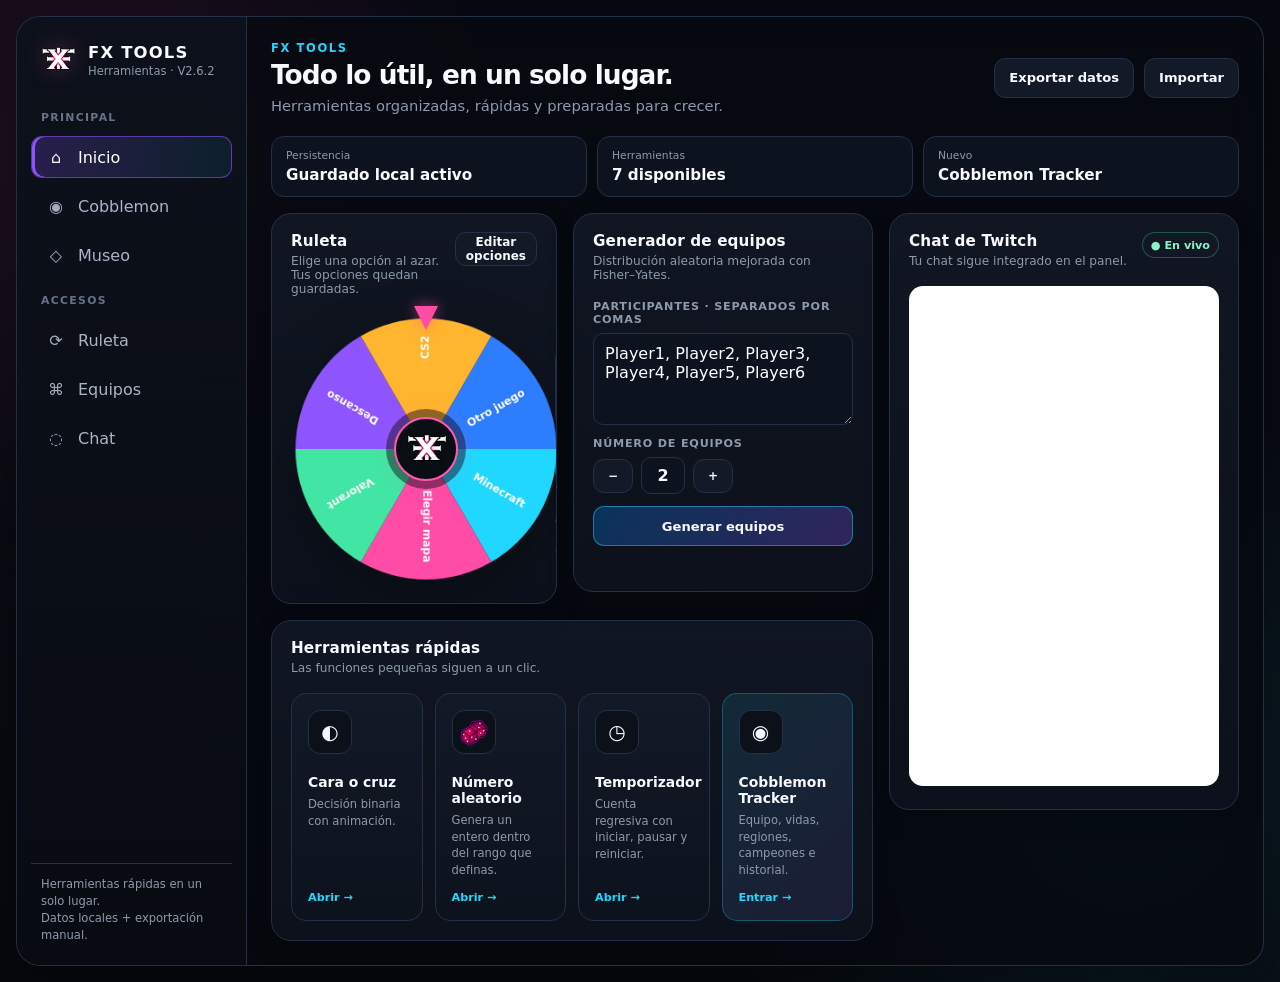
==== index.html @ 650b710a "Add files via upload" ====
<!doctype html>
<html lang="es">
<head>
  <meta charset="utf-8" />
  <meta name="viewport" content="width=device-width,initial-scale=1" />
  <meta name="theme-color" content="#070910" />
  <title>FX Tools V2</title>
  <link rel="icon" href="favicon.png" />
  <link rel="stylesheet" href="css/global.css" />
  <link rel="stylesheet" href="css/home.css" />
</head>
<body>
<div class="app-shell">
  <aside class="sidebar-nav">
    <div class="brand"><img src="favicon.png" alt="FX" onerror="this.style.display='none'"><div class="brand-copy"><strong>FX TOOLS</strong><span>Herramientas · V2.6.2</span></div></div>
    <div class="nav-group"><div class="nav-label">Principal</div><a class="nav-link active" href="./"><span class="nav-icon">⌂</span>Inicio</a><a class="nav-link" href="cobblemon/"><span class="nav-icon">◉</span>Cobblemon</a><a class="nav-link" href="museo/"><span class="nav-icon">◇</span>Museo</a></div>
    <div class="nav-group"><div class="nav-label">Accesos</div><a class="nav-link" href="#ruleta"><span class="nav-icon">⟳</span>Ruleta</a><a class="nav-link" href="#equipos"><span class="nav-icon">⌘</span>Equipos</a><a class="nav-link" href="#chat"><span class="nav-icon">◌</span>Chat</a></div>
    <div class="sidebar-bottom">Herramientas rápidas en un solo lugar.<br>Datos locales + exportación manual.</div>
  </aside>

  <main class="main">
    <div class="topbar"><div><div class="eyebrow">FX Tools</div><h1>Todo lo útil, en un solo lugar.</h1><div class="subtitle">Herramientas organizadas, rápidas y preparadas para crecer.</div></div><div class="top-actions"><button class="btn" id="export-data">Exportar datos</button><label class="btn" for="import-data" style="display:grid;place-items:center">Importar</label><input id="import-data" type="file" accept="application/json" hidden></div></div>

    <div class="stat-strip"><div class="mini-stat"><span>Persistencia</span><strong>Guardado local activo</strong></div><div class="mini-stat"><span>Herramientas</span><strong>7 disponibles</strong></div><div class="mini-stat"><span>Nuevo</span><strong>Cobblemon Tracker</strong></div></div>

    <section class="home-grid">
      <div>
        <div class="hero-tools">
          <article class="panel roulette-panel" id="ruleta">
            <div class="panel-head"><div><div class="panel-title">Ruleta</div><div class="panel-desc">Elige una opción al azar. Tus opciones quedan guardadas.</div></div><button class="btn small" id="edit-roulette">Editar opciones</button></div>
            <div class="panel-body"><div class="wheel-wrap"><div class="wheel-pointer"></div><canvas id="wheel" width="300" height="300"></canvas><div class="wheel-center"><img src="favicon.png" alt="FX" onerror="this.style.display='none'"></div></div><div class="roulette-side"><div class="result-card"><span>Último resultado</span><strong id="roulette-result">---</strong></div><button class="btn primary" id="spin-btn">Girar ruleta</button><div class="panel-desc">Hasta 24 opciones. El giro se bloquea mientras está en animación.</div></div></div>
          </article>

          <article class="panel" id="equipos">
            <div class="panel-head"><div><div class="panel-title">Generador de equipos</div><div class="panel-desc">Distribución aleatoria mejorada con Fisher–Yates.</div></div></div>
            <div class="panel-body team-controls"><div class="field"><label>Participantes · separados por comas</label><textarea class="textarea" id="players-input"></textarea></div><div class="field"><label>Número de equipos</label><div class="team-count"><button class="btn icon small" id="teams-minus">−</button><output id="teams-count">2</output><button class="btn icon small" id="teams-plus">+</button></div></div><button class="btn primary" id="generate-teams">Generar equipos</button><div id="teams-output" class="teams-output"></div></div>
          </article>
        </div>

        <article class="panel tools-section"><div class="panel-head"><div><div class="panel-title">Herramientas rápidas</div><div class="panel-desc">Las funciones pequeñas siguen a un clic.</div></div></div><div class="panel-body"><div class="tool-grid">
          <div class="tool-card" data-modal="modal-coin"><div class="tool-icon">◐</div><strong>Cara o cruz</strong><p>Decisión binaria con animación.</p><div class="tool-go">Abrir →</div></div>
          <div class="tool-card" data-modal="modal-random"><div class="tool-icon"><img src="DADOS.png" alt="Dados" onerror="this.outerHTML='🎲'"></div><strong>Número aleatorio</strong><p>Genera un entero dentro del rango que definas.</p><div class="tool-go">Abrir →</div></div>
          <div class="tool-card" data-modal="modal-timer"><div class="tool-icon">◷</div><strong>Temporizador</strong><p>Cuenta regresiva con iniciar, pausar y reiniciar.</p><div class="tool-go">Abrir →</div></div>
          <a class="tool-card featured" href="cobblemon/" style="text-decoration:none"><div class="tool-icon">◉</div><strong>Cobblemon Tracker</strong><p>Equipo, vidas, regiones, campeones e historial.</p><div class="tool-go">Entrar →</div></a>
        </div></div></article>
      </div>

      <article class="panel" id="chat"><div class="panel-head"><div><div class="panel-title">Chat de Twitch</div><div class="panel-desc">Tu chat sigue integrado en el panel.</div></div><span class="badge live">● En vivo</span></div><div class="panel-body"><iframe id="twitch-chat" class="chat-frame" src="about:blank" title="Chat de Twitch"></iframe></div></article>
    </section>
  </main>
</div>

<div class="modal-backdrop" id="modal-roulette"><div class="modal-card"><div class="modal-head"><div><div class="panel-title">Opciones de ruleta</div><div class="panel-desc">Separadas por comas.</div></div><button class="btn icon small" data-close>×</button></div><div class="modal-body"><textarea class="textarea" id="roulette-options"></textarea></div><div class="modal-actions"><button class="btn" data-close>Cancelar</button><button class="btn primary" id="save-roulette">Guardar</button></div></div></div>
<div class="modal-backdrop" id="modal-coin"><div class="modal-card"><div class="modal-head"><div class="panel-title">Cara o cruz</div><button class="btn icon small" data-close>×</button></div><div class="modal-body"><div class="coin" id="coin">?</div><button class="btn primary" style="width:100%" id="coin-flip">Lanzar moneda</button></div></div></div>
<div class="modal-backdrop" id="modal-random"><div class="modal-card"><div class="modal-head"><div class="panel-title">Número aleatorio</div><button class="btn icon small" data-close>×</button></div><div class="modal-body"><div style="display:grid;grid-template-columns:1fr 1fr;gap:10px"><div class="field"><label>Mínimo</label><input class="input" id="random-min" type="number" value="1"></div><div class="field"><label>Máximo</label><input class="input" id="random-max" type="number" value="100"></div></div><div class="random-result" id="random-result">?</div><button class="btn primary" style="width:100%" id="random-generate">Generar</button></div></div></div>
<div class="modal-backdrop" id="modal-timer"><div class="modal-card"><div class="modal-head"><div class="panel-title">Temporizador</div><button class="btn icon small" data-close>×</button></div><div class="modal-body"><div class="timer-display" id="timer-display">05:00</div><div class="field"><label>Minutos</label><div style="display:flex;gap:8px"><input class="input" id="timer-minutes" type="number" min="1" value="5"><button class="btn" id="timer-set">Aplicar</button></div></div><div style="display:flex;gap:8px;margin-top:12px"><button class="btn primary" id="timer-start" style="flex:1">Iniciar</button><button class="btn" id="timer-reset" style="flex:1">Reiniciar</button></div></div></div></div>
<div class="toast-wrap"></div>
<script src="js/storage.js"></script><script src="js/roulette.js"></script><script src="js/teams.js"></script><script src="js/timer.js"></script><script src="js/home.js"></script>
</body></html>
---- css/global.css ----
:root {
  --bg: #070910;
  --bg-soft: #0b0f18;
  --panel: rgba(15, 20, 31, .92);
  --panel-2: #131a27;
  --panel-3: #182131;
  --border: #243047;
  --border-strong: #344764;
  --text: #f7f9fc;
  --muted: #8d9aab;
  --muted-2: #667387;
  --cyan: #20d8ff;
  --cyan-2: #008cff;
  --pink: #ff4ca6;
  --pink-2: #c90067;
  --purple: #8e55ff;
  --green: #42e6a4;
  --yellow: #ffc857;
  --danger: #ff5d6c;
  --shadow: 0 18px 48px rgba(0, 0, 0, .28);
  --radius-lg: 20px;
  --radius-md: 14px;
  --radius-sm: 10px;
}

* { box-sizing: border-box; }
html { color-scheme: dark; }
body {
  margin: 0;
  min-height: 100vh;
  color: var(--text);
  font-family: Inter, ui-sans-serif, system-ui, -apple-system, BlinkMacSystemFont, "Segoe UI", sans-serif;
  background:
    radial-gradient(circle at 8% 15%, rgba(255, 76, 166, .10), transparent 28%),
    radial-gradient(circle at 88% 82%, rgba(32, 216, 255, .09), transparent 30%),
    linear-gradient(180deg, #070910, #080b12 60%, #06080d);
}
button, input, textarea, select { font: inherit; }
button { color: inherit; }
a { color: inherit; }

.app-shell {
  width: min(1540px, calc(100% - 32px));
  margin: 16px auto;
  display: grid;
  grid-template-columns: 230px minmax(0, 1fr);
  min-height: calc(100vh - 32px);
  border: 1px solid rgba(52, 71, 100, .65);
  border-radius: 24px;
  overflow: hidden;
  background: rgba(7, 10, 16, .78);
  box-shadow: var(--shadow);
  backdrop-filter: blur(20px);
}

.sidebar-nav {
  padding: 20px 14px;
  border-right: 1px solid var(--border);
  background: linear-gradient(180deg, rgba(13, 17, 27, .98), rgba(8, 11, 18, .98));
  display: flex;
  flex-direction: column;
  gap: 18px;
}
.brand {
  display: flex;
  gap: 11px;
  align-items: center;
  padding: 4px 8px 14px;
}
.brand img { width: 38px; height: 38px; object-fit: contain; filter: drop-shadow(0 0 10px rgba(255,76,166,.25)); }
.brand-copy strong { display: block; letter-spacing: .07em; font-size: 1.03rem; }
.brand-copy span { display: block; color: var(--muted); font-size: .72rem; margin-top: 2px; }

.nav-group { display: grid; gap: 7px; }
.nav-label { padding: 0 10px 5px; color: var(--muted-2); font-size: .68rem; text-transform: uppercase; letter-spacing: .12em; font-weight: 800; }
.nav-link {
  text-decoration: none;
  display: flex;
  align-items: center;
  gap: 10px;
  min-height: 42px;
  padding: 0 12px;
  border-radius: 11px;
  color: #aab5c5;
  border: 1px solid transparent;
  transition: .18s ease;
}
.nav-link:hover { background: #141b28; color: #fff; border-color: #26344b; }
.nav-link.active {
  color: #fff;
  border-color: rgba(142,85,255,.55);
  background: linear-gradient(90deg, rgba(142,85,255,.22), rgba(32,216,255,.08));
  box-shadow: inset 3px 0 0 var(--purple);
}
.nav-icon { width: 24px; text-align: center; opacity: .95; }
.sidebar-bottom { margin-top: auto; padding: 12px 10px 0; border-top: 1px solid var(--border); color: var(--muted); font-size: .72rem; line-height: 1.5; }

.main { min-width: 0; padding: 24px; }
.topbar { display: flex; align-items: center; justify-content: space-between; gap: 18px; margin-bottom: 22px; }
.eyebrow { color: var(--cyan); font-size: .72rem; letter-spacing: .14em; font-weight: 800; text-transform: uppercase; }
h1 { margin: 4px 0 0; font-size: clamp(1.65rem, 2vw, 2.3rem); letter-spacing: -.035em; }
.subtitle { color: var(--muted); margin-top: 7px; font-size: .92rem; max-width: 720px; }
.top-actions { display: flex; gap: 10px; align-items: center; }

.btn {
  border: 1px solid var(--border);
  background: var(--panel-2);
  border-radius: 11px;
  min-height: 40px;
  padding: 0 14px;
  cursor: pointer;
  transition: .17s ease;
  font-weight: 750;
  font-size: .82rem;
}
.btn:hover { transform: translateY(-1px); border-color: var(--border-strong); background: #182234; }
.btn.primary { border-color: rgba(32,216,255,.45); background: linear-gradient(135deg, rgba(0,140,255,.28), rgba(142,85,255,.28)); }
.btn.primary:hover { border-color: var(--cyan); box-shadow: 0 0 22px rgba(32,216,255,.12); }
.btn.danger { border-color: rgba(255,93,108,.35); color: #ff9ca6; }
.btn.ghost { background: transparent; }
.btn.small { min-height: 34px; padding: 0 10px; font-size: .75rem; }
.btn.icon { width: 40px; padding: 0; display:grid; place-items:center; }

.panel {
  background: linear-gradient(180deg, rgba(17,23,35,.95), rgba(12,17,27,.95));
  border: 1px solid var(--border);
  border-radius: var(--radius-lg);
  box-shadow: 0 10px 28px rgba(0,0,0,.14);
}
.panel-head { padding: 18px 19px 0; display:flex; justify-content:space-between; gap:14px; align-items:flex-start; }
.panel-title { font-size: .95rem; font-weight: 850; letter-spacing: .01em; }
.panel-desc { color: var(--muted); font-size: .76rem; margin-top: 4px; }
.panel-body { padding: 18px 19px 19px; }

.field { display:grid; gap:7px; }
.field label { color: var(--muted); font-size:.7rem; font-weight:800; letter-spacing:.07em; text-transform:uppercase; }
.input, .select, .textarea {
  width:100%; border:1px solid var(--border); background:#0d131e; color:#fff; border-radius:10px; outline:none; padding:10px 11px;
}
.input:focus, .select:focus, .textarea:focus { border-color:rgba(32,216,255,.7); box-shadow:0 0 0 3px rgba(32,216,255,.08); }
.textarea { min-height: 92px; resize: vertical; }

.badge { display:inline-flex; align-items:center; gap:6px; min-height:26px; padding:0 8px; border-radius:999px; border:1px solid var(--border); color:#c5ceda; background:#111824; font-size:.7rem; font-weight:800; }
.badge.live { border-color: rgba(66,230,164,.3); color: #8af2c6; }
.badge.warn { border-color: rgba(255,200,87,.35); color:#ffd98d; }
.badge.danger { border-color:rgba(255,93,108,.35); color:#ff9ca6; }

.modal-backdrop { position:fixed; inset:0; display:none; place-items:center; background:rgba(2,4,8,.78); backdrop-filter:blur(8px); z-index:1000; padding:20px; }
.modal-backdrop.open { display:grid; }
.modal-card { width:min(520px, 100%); border:1px solid var(--border-strong); border-radius:18px; background:#0f1520; box-shadow:0 25px 80px rgba(0,0,0,.45); }
.modal-head { display:flex; justify-content:space-between; gap:14px; padding:18px 18px 0; align-items:center; }
.modal-body { padding:18px; }
.modal-actions { display:flex; justify-content:flex-end; gap:9px; padding:0 18px 18px; }

.toast-wrap { position:fixed; right:18px; bottom:18px; z-index:1200; display:grid; gap:10px; }
.toast { min-width:260px; max-width:360px; border:1px solid var(--border-strong); background:#121a28; padding:12px 14px; border-radius:12px; box-shadow:var(--shadow); font-size:.8rem; }
.toast strong { display:block; margin-bottom:3px; }
.toast span { color:var(--muted); }

@media (max-width: 980px) {
  .app-shell { grid-template-columns: 1fr; width:min(100% - 16px, 1540px); margin:8px auto; }
  .sidebar-nav { border-right:0; border-bottom:1px solid var(--border); flex-direction:row; align-items:center; overflow:auto; }
  .brand { min-width:max-content; padding:0 8px; }
  .nav-group { display:flex; min-width:max-content; }
  .nav-label, .sidebar-bottom { display:none; }
  .nav-link { min-height:38px; }
  .main { padding:18px; }
}
@media (max-width: 650px) {
  .topbar { align-items:flex-start; flex-direction:column; }
  .top-actions { width:100%; flex-wrap:wrap; }
  .btn { flex:1; }
}
---- css/home.css ----
.home-grid { display:grid; grid-template-columns: minmax(0, 1fr) minmax(290px, 350px); gap:16px; align-items:start; }
.hero-tools { display:grid; grid-template-columns: minmax(0,1.2fr) minmax(300px,.8fr); gap:16px; align-items:start; }
.roulette-panel { min-width:0; overflow:hidden; }
.roulette-panel .panel-body { display:grid; grid-template-columns: minmax(250px, 290px) minmax(145px,1fr); gap:14px; align-items:center; }
.wheel-wrap { width:270px; height:270px; margin:auto; position:relative; display:grid; place-items:center; }
.wheel-wrap canvas { width:270px; height:270px; border-radius:50%; filter: drop-shadow(0 15px 25px rgba(0,0,0,.28)); transition:transform 4.2s cubic-bezier(.12,.82,.18,1); }
.wheel-pointer { position:absolute; top:-8px; left:50%; transform:translateX(-50%); width:0; height:0; border-left:12px solid transparent; border-right:12px solid transparent; border-top:24px solid var(--pink); filter:drop-shadow(0 0 7px rgba(255,76,166,.55)); z-index:3; }
.wheel-center { position:absolute; width:64px; height:64px; border-radius:50%; background:#090d14; border:2px solid #ff59af; display:grid; place-items:center; box-shadow:0 0 0 8px rgba(7,9,16,.45), 0 0 22px rgba(255,76,166,.25); overflow:hidden; }
.wheel-center img { width:75%; height:75%; object-fit:contain; }
.roulette-side { display:grid; gap:13px; }
.result-card { border:1px solid var(--border); background:#0d131e; border-radius:14px; padding:15px; }
.result-card span { display:block; color:var(--muted); font-size:.67rem; text-transform:uppercase; letter-spacing:.1em; font-weight:800; }
.result-card strong { display:block; margin-top:6px; color:var(--cyan); font-size:1.15rem; }
.quick-actions { display:grid; grid-template-columns:repeat(2,minmax(0,1fr)); gap:9px; }

.team-controls { display:grid; gap:12px; }
.team-count { display:flex; gap:8px; align-items:center; }
.team-count output { min-width:44px; text-align:center; border:1px solid var(--border); background:#0d131e; border-radius:10px; padding:8px 10px; font-weight:900; }
.teams-output { margin-top:14px; display:grid; grid-template-columns:repeat(2,minmax(0,1fr)); gap:10px; }
.team-box { border:1px solid var(--border); background:#0d131e; border-radius:12px; padding:12px; }
.team-box h4 { margin:0 0 8px; color:var(--cyan); font-size:.76rem; text-transform:uppercase; letter-spacing:.08em; }
.team-box ul { margin:0; padding:0; list-style:none; color:#c7d0dc; font-size:.78rem; display:grid; gap:4px; }

.chat-frame { width:100%; height:500px; border:0; border-radius:14px; background:#0a0e15; }
.tools-section { margin-top:16px; }
.tool-grid { display:grid; grid-template-columns:repeat(4,minmax(0,1fr)); gap:12px; }
.tool-card { min-height:150px; padding:16px; border:1px solid var(--border); background:linear-gradient(180deg,#121927,#0d131d); border-radius:15px; cursor:pointer; transition:.18s ease; display:flex; flex-direction:column; }
.tool-card:hover { transform:translateY(-2px); border-color:var(--border-strong); box-shadow:0 12px 28px rgba(0,0,0,.18); }
.tool-card.featured { border-color:rgba(32,216,255,.28); background:linear-gradient(135deg, rgba(32,216,255,.09), rgba(142,85,255,.08)), #111824; }
.tool-card .tool-icon { width:44px; height:44px; border-radius:12px; background:#0b1019; border:1px solid var(--border); display:grid; place-items:center; font-size:1.25rem; margin-bottom:20px; }
.tool-card .tool-icon img { width:34px; height:34px; object-fit:contain; }
.tool-card strong { font-size:.87rem; }
.tool-card p { color:var(--muted); font-size:.72rem; line-height:1.45; margin:6px 0 0; }
.tool-card .tool-go { margin-top:auto; padding-top:12px; color:var(--cyan); font-size:.7rem; font-weight:850; }

.stat-strip { margin-bottom:16px; display:grid; grid-template-columns:repeat(3,minmax(0,1fr)); gap:10px; }
.mini-stat { border:1px solid var(--border); border-radius:13px; background:#0d131e; padding:12px 14px; }
.mini-stat span { color:var(--muted); font-size:.67rem; display:block; }
.mini-stat strong { display:block; margin-top:4px; font-size:.95rem; }

.coin { width:110px; height:110px; margin:8px auto 18px; border-radius:50%; display:grid; place-items:center; color:#0c0c0c; font-weight:950; background:radial-gradient(circle at 30% 30%, #ffe68a, #ffb217 58%, #d77a00); box-shadow:0 15px 35px rgba(255,178,23,.25); backface-visibility:hidden; }
.timer-display { text-align:center; font:900 3rem/1 ui-monospace,SFMono-Regular,Menlo,monospace; color:var(--cyan); letter-spacing:-.05em; margin:10px 0 20px; }
.random-result { text-align:center; font-size:3.1rem; font-weight:950; color:var(--cyan); padding:18px 0; }

@media (max-width: 1180px) {
  .home-grid{grid-template-columns:1fr;}
  #chat{max-width:none;}
  .chat-frame{height:390px;}
}
@media (max-width: 860px) {
  .hero-tools{grid-template-columns:1fr;}
  .roulette-panel .panel-body{grid-template-columns:minmax(240px,300px) minmax(150px,1fr);}
  .tool-grid{grid-template-columns:repeat(2,1fr);}
}
@media (max-width: 650px) {
  .roulette-panel .panel-body{grid-template-columns:1fr;}
}
@media (max-width: 560px) {
  .tool-grid,.quick-actions,.teams-output,.stat-strip{grid-template-columns:1fr;}
  .wheel-wrap,.wheel-wrap canvas{width:250px;height:250px;}
}
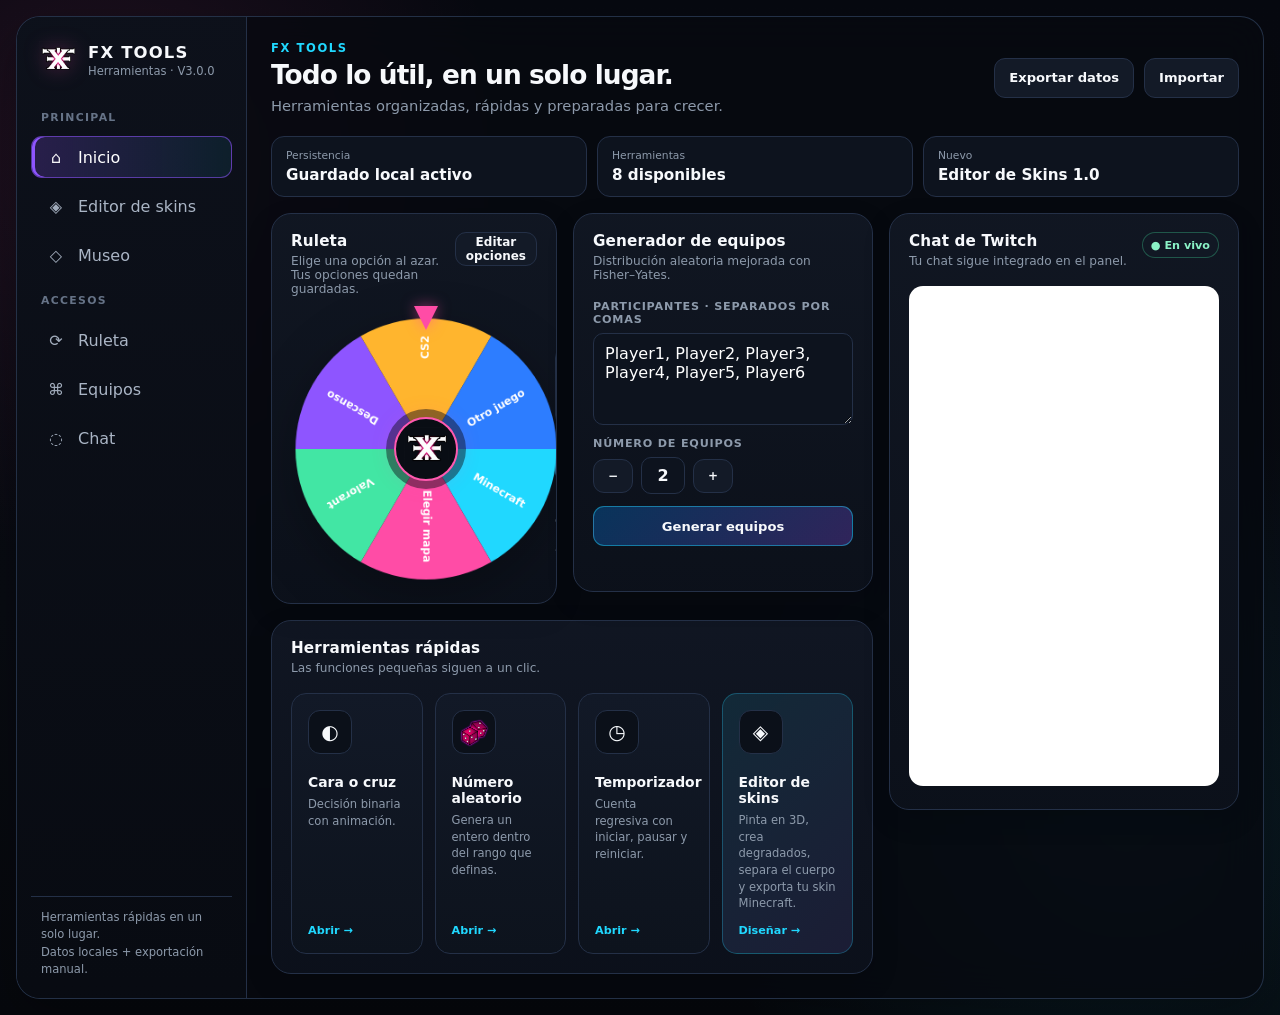
==== commit 3db17323: "Add files via upload" ====
--- a/index.html
+++ b/index.html
@@ -4,7 +4,7 @@
   <meta charset="utf-8" />
   <meta name="viewport" content="width=device-width,initial-scale=1" />
   <meta name="theme-color" content="#070910" />
-  <title>FX Tools V2</title>
+  <title>FX Tools V3</title>
   <link rel="icon" href="favicon.png" />
   <link rel="stylesheet" href="css/global.css" />
   <link rel="stylesheet" href="css/home.css" />
@@ -12,8 +12,8 @@
 <body>
 <div class="app-shell">
   <aside class="sidebar-nav">
-    <div class="brand"><img src="favicon.png" alt="FX" onerror="this.style.display='none'"><div class="brand-copy"><strong>FX TOOLS</strong><span>Herramientas · V2.6.2</span></div></div>
-    <div class="nav-group"><div class="nav-label">Principal</div><a class="nav-link active" href="./"><span class="nav-icon">⌂</span>Inicio</a><a class="nav-link" href="cobblemon/"><span class="nav-icon">◉</span>Cobblemon</a><a class="nav-link" href="museo/"><span class="nav-icon">◇</span>Museo</a></div>
+    <div class="brand"><img src="favicon.png" alt="FX" onerror="this.style.display='none'"><div class="brand-copy"><strong>FX TOOLS</strong><span>Herramientas · V3.0.0</span></div></div>
+    <div class="nav-group"><div class="nav-label">Principal</div><a class="nav-link active" href="./"><span class="nav-icon">⌂</span>Inicio</a><a class="nav-link" href="skin-editor/"><span class="nav-icon">◈</span>Editor de skins</a><a class="nav-link" href="museo/"><span class="nav-icon">◇</span>Museo</a></div>
     <div class="nav-group"><div class="nav-label">Accesos</div><a class="nav-link" href="#ruleta"><span class="nav-icon">⟳</span>Ruleta</a><a class="nav-link" href="#equipos"><span class="nav-icon">⌘</span>Equipos</a><a class="nav-link" href="#chat"><span class="nav-icon">◌</span>Chat</a></div>
     <div class="sidebar-bottom">Herramientas rápidas en un solo lugar.<br>Datos locales + exportación manual.</div>
   </aside>
@@ -21,7 +21,7 @@
   <main class="main">
     <div class="topbar"><div><div class="eyebrow">FX Tools</div><h1>Todo lo útil, en un solo lugar.</h1><div class="subtitle">Herramientas organizadas, rápidas y preparadas para crecer.</div></div><div class="top-actions"><button class="btn" id="export-data">Exportar datos</button><label class="btn" for="import-data" style="display:grid;place-items:center">Importar</label><input id="import-data" type="file" accept="application/json" hidden></div></div>
 
-    <div class="stat-strip"><div class="mini-stat"><span>Persistencia</span><strong>Guardado local activo</strong></div><div class="mini-stat"><span>Herramientas</span><strong>7 disponibles</strong></div><div class="mini-stat"><span>Nuevo</span><strong>Cobblemon Tracker</strong></div></div>
+    <div class="stat-strip"><div class="mini-stat"><span>Persistencia</span><strong>Guardado local activo</strong></div><div class="mini-stat"><span>Herramientas</span><strong>8 disponibles</strong></div><div class="mini-stat"><span>Nuevo</span><strong>Editor de Skins 1.0</strong></div></div>
 
     <section class="home-grid">
       <div>
@@ -41,7 +41,7 @@
           <div class="tool-card" data-modal="modal-coin"><div class="tool-icon">◐</div><strong>Cara o cruz</strong><p>Decisión binaria con animación.</p><div class="tool-go">Abrir →</div></div>
           <div class="tool-card" data-modal="modal-random"><div class="tool-icon"><img src="DADOS.png" alt="Dados" onerror="this.outerHTML='🎲'"></div><strong>Número aleatorio</strong><p>Genera un entero dentro del rango que definas.</p><div class="tool-go">Abrir →</div></div>
           <div class="tool-card" data-modal="modal-timer"><div class="tool-icon">◷</div><strong>Temporizador</strong><p>Cuenta regresiva con iniciar, pausar y reiniciar.</p><div class="tool-go">Abrir →</div></div>
-          <a class="tool-card featured" href="cobblemon/" style="text-decoration:none"><div class="tool-icon">◉</div><strong>Cobblemon Tracker</strong><p>Equipo, vidas, regiones, campeones e historial.</p><div class="tool-go">Entrar →</div></a>
+          <a class="tool-card featured" href="skin-editor/" style="text-decoration:none"><div class="tool-icon">◈</div><strong>Editor de skins</strong><p>Pinta en 3D, crea degradados, separa el cuerpo y exporta tu skin Minecraft.</p><div class="tool-go">Diseñar →</div></a>
         </div></div></article>
       </div>
 
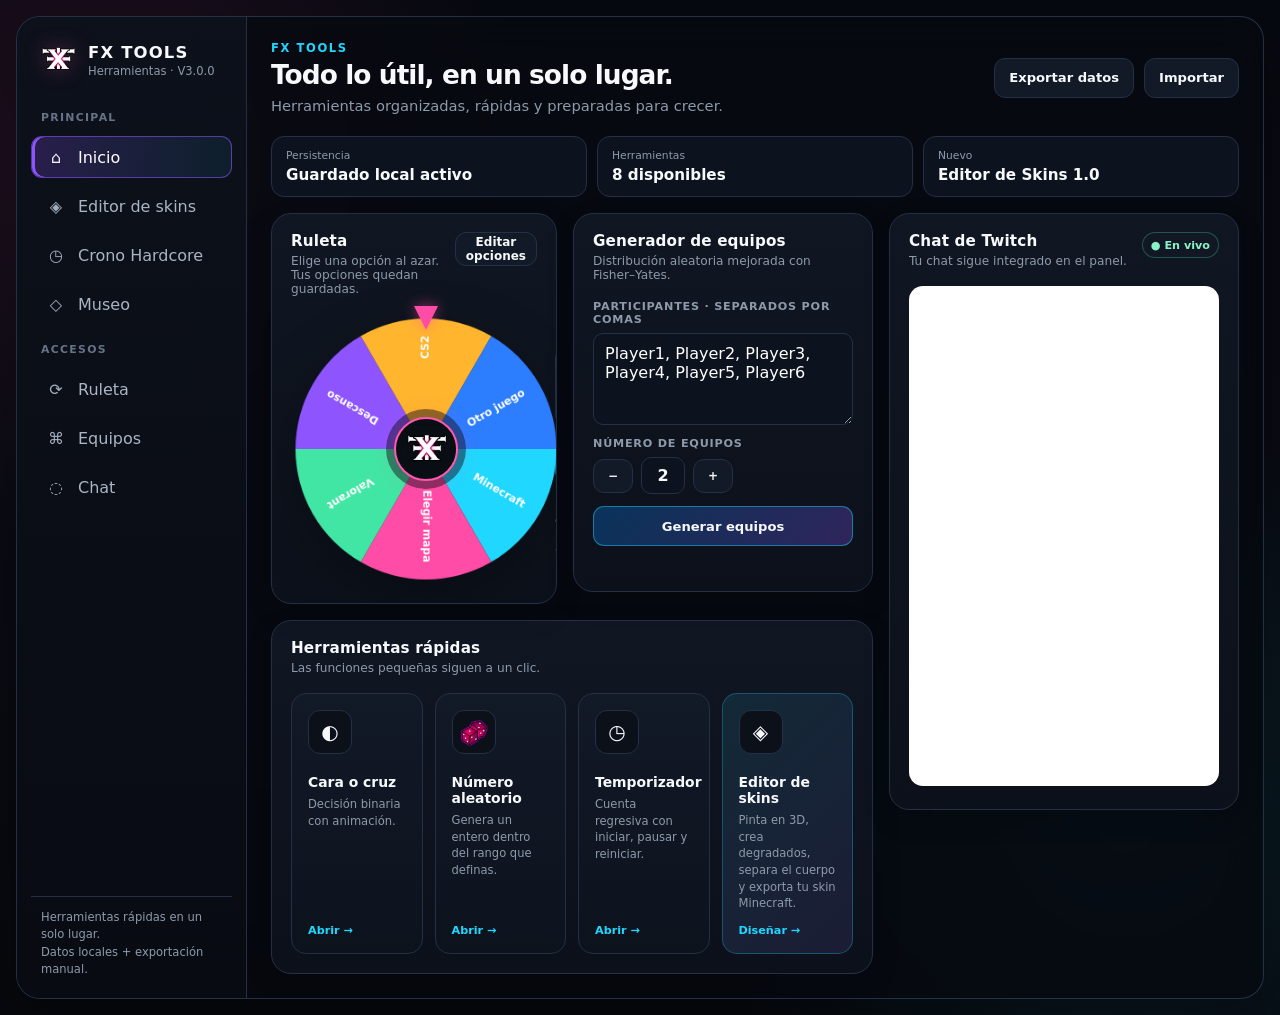
==== commit 7cb66095: "Add files via upload" ====
--- a/index.html
+++ b/index.html
@@ -13,7 +13,7 @@
 <div class="app-shell">
   <aside class="sidebar-nav">
     <div class="brand"><img src="favicon.png" alt="FX" onerror="this.style.display='none'"><div class="brand-copy"><strong>FX TOOLS</strong><span>Herramientas · V3.0.0</span></div></div>
-    <div class="nav-group"><div class="nav-label">Principal</div><a class="nav-link active" href="./"><span class="nav-icon">⌂</span>Inicio</a><a class="nav-link" href="skin-editor/"><span class="nav-icon">◈</span>Editor de skins</a><a class="nav-link" href="museo/"><span class="nav-icon">◇</span>Museo</a></div>
+    <div class="nav-group"><div class="nav-label">Principal</div><a class="nav-link active" href=""><span class="nav-icon">⌂</span>Inicio</a><a class="nav-link" href="skin-editor/"><span class="nav-icon">◈</span>Editor de skins</a><a class="nav-link" href="crono/"><span class="nav-icon">◷</span>Crono Hardcore</a><a class="nav-link" href="museo/"><span class="nav-icon">◇</span>Museo</a></div>
     <div class="nav-group"><div class="nav-label">Accesos</div><a class="nav-link" href="#ruleta"><span class="nav-icon">⟳</span>Ruleta</a><a class="nav-link" href="#equipos"><span class="nav-icon">⌘</span>Equipos</a><a class="nav-link" href="#chat"><span class="nav-icon">◌</span>Chat</a></div>
     <div class="sidebar-bottom">Herramientas rápidas en un solo lugar.<br>Datos locales + exportación manual.</div>
   </aside>
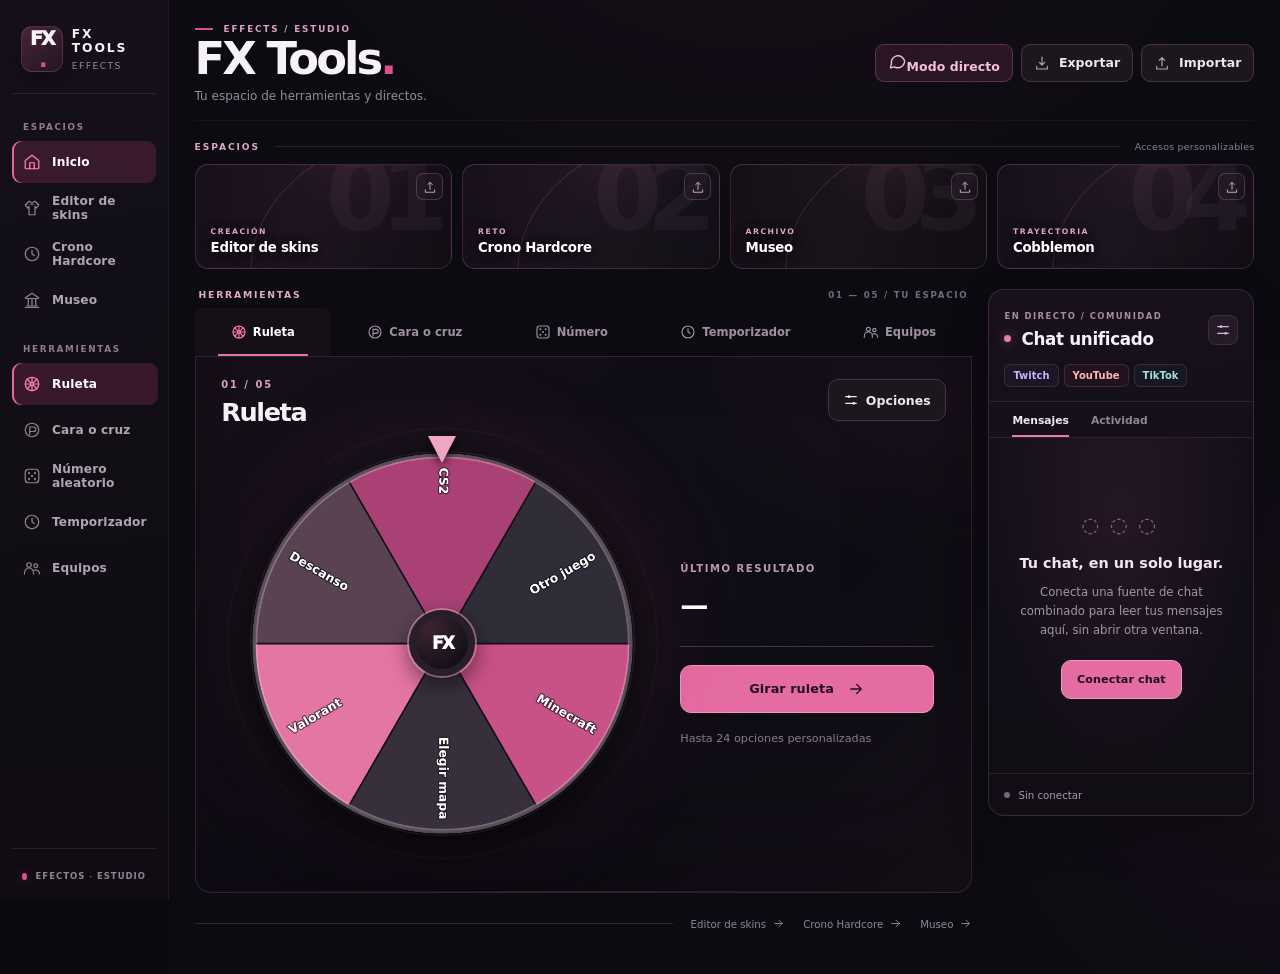
==== commit f93f66fe: "Add files via upload" ====
--- a/index.html
+++ b/index.html
@@ -3,57 +3,145 @@
 <head>
   <meta charset="utf-8" />
   <meta name="viewport" content="width=device-width,initial-scale=1" />
-  <meta name="theme-color" content="#070910" />
-  <title>FX Tools V3</title>
-  <link rel="icon" href="favicon.png" />
+  <meta name="theme-color" content="#08080c" />
+  <title>FX Tools · Estudio</title>
+  <link rel="icon" href="assets/fx-mark.svg" type="image/svg+xml" />
   <link rel="stylesheet" href="css/global.css" />
   <link rel="stylesheet" href="css/home.css" />
+<link rel="stylesheet" href="css/fx-unified.css?v=2.0" />
+  <link rel="stylesheet" href="css/fx-studio-v3.css?v=3.7" />
 </head>
-<body>
-<div class="app-shell">
-  <aside class="sidebar-nav">
-    <div class="brand"><img src="favicon.png" alt="FX" onerror="this.style.display='none'"><div class="brand-copy"><strong>FX TOOLS</strong><span>Herramientas · V3.0.0</span></div></div>
-    <div class="nav-group"><div class="nav-label">Principal</div><a class="nav-link active" href=""><span class="nav-icon">⌂</span>Inicio</a><a class="nav-link" href="skin-editor/"><span class="nav-icon">◈</span>Editor de skins</a><a class="nav-link" href="crono/"><span class="nav-icon">◷</span>Crono Hardcore</a><a class="nav-link" href="museo/"><span class="nav-icon">◇</span>Museo</a></div>
-    <div class="nav-group"><div class="nav-label">Accesos</div><a class="nav-link" href="#ruleta"><span class="nav-icon">⟳</span>Ruleta</a><a class="nav-link" href="#equipos"><span class="nav-icon">⌘</span>Equipos</a><a class="nav-link" href="#chat"><span class="nav-icon">◌</span>Chat</a></div>
-    <div class="sidebar-bottom">Herramientas rápidas en un solo lugar.<br>Datos locales + exportación manual.</div>
+<body class="fx-unified fx-home">
+<svg class="icon-sprite" aria-hidden="true" xmlns="http://www.w3.org/2000/svg">
+  <symbol id="ic-home" viewBox="0 0 24 24"><path d="m3 10 9-7 9 7v10a1 1 0 0 1-1 1H4a1 1 0 0 1-1-1z"/><path d="M9 21v-8h6v8"/></symbol>
+  <symbol id="ic-skin" viewBox="0 0 24 24"><path d="m8 3 4 2 4-2 5 5-3 4-2-2v11H8V10l-2 2-3-4z"/><path d="M10 7h4"/></symbol>
+  <symbol id="ic-clock" viewBox="0 0 24 24"><circle cx="12" cy="12" r="9"/><path d="M12 7v5l3 2"/></symbol>
+  <symbol id="ic-museum" viewBox="0 0 24 24"><path d="m3 9 9-6 9 6M4 10h16M5 20h14M3 22h18M7 10v10M12 10v10M17 10v10"/></symbol>
+  <symbol id="ic-wheel" viewBox="0 0 24 24"><circle cx="12" cy="12" r="9"/><circle cx="12" cy="12" r="2"/><path d="M12 3v7m0 4v7M3 12h7m4 0h7M5.6 5.6l5 5m2.8 2.8 5 5M18.4 5.6l-5 5m-2.8 2.8-5 5"/></symbol>
+  <symbol id="ic-coin" viewBox="0 0 24 24"><circle cx="12" cy="12" r="9"/><path d="M9 8h5a3 3 0 0 1 0 6H9m0-6v10m0-4h6"/></symbol>
+  <symbol id="ic-dice" viewBox="0 0 24 24"><rect x="3" y="3" width="18" height="18" rx="4"/><path d="M8 8h.01M16 8h.01M12 12h.01M8 16h.01M16 16h.01" stroke-width="3" stroke-linecap="round"/></symbol>
+  <symbol id="ic-teams" viewBox="0 0 24 24"><circle cx="8" cy="8" r="3"/><circle cx="17" cy="9" r="2.5"/><path d="M2 20v-2a6 6 0 0 1 12 0v2M15 15a5 5 0 0 1 7 4v1"/></symbol>
+  <symbol id="ic-download" viewBox="0 0 24 24"><path d="M12 3v12m-4-4 4 4 4-4M4 17v4h16v-4"/></symbol>
+  <symbol id="ic-upload" viewBox="0 0 24 24"><path d="M12 16V4m-4 4 4-4 4 4M4 17v4h16v-4"/></symbol>
+  <symbol id="ic-arrow" viewBox="0 0 24 24"><path d="M5 12h14m-6-6 6 6-6 6"/></symbol>
+  <symbol id="ic-spark" viewBox="0 0 24 24"><path d="m12 2 2.7 7.3L22 12l-7.3 2.7L12 22l-2.7-7.3L2 12l7.3-2.7z"/></symbol>
+  <symbol id="ic-chat" viewBox="0 0 24 24"><path d="M21 11.5a8.4 8.4 0 0 1-9 8.4 9.1 9.1 0 0 1-4.2-1.1L3 20l1.3-4.8A8.4 8.4 0 1 1 21 11.5Z"/></symbol>
+  <symbol id="ic-expand" viewBox="0 0 24 24"><path d="M4 9V4h5M20 15v5h-5M14 4h6v6M4 14v6h6"/></symbol>
+  <symbol id="ic-settings" viewBox="0 0 24 24"><path d="M4 7h16M4 17h16"/><circle cx="9" cy="7" r="2" fill="currentColor" stroke="none"/><circle cx="16" cy="17" r="2" fill="currentColor" stroke="none"/></symbol>
+</svg>
+<div class="app-shell fx-shell">
+  <aside class="sidebar-nav fx-sidebar">
+    <a class="brand fx-brand" href="./" aria-label="FX Tools, inicio">
+      <span class="brand-mark">FX<span>.</span></span>
+      <span class="brand-copy"><strong>FX TOOLS</strong><span>EFFECTS</span></span>
+    </a>
+    <nav class="sidebar-links" aria-label="Navegación principal">
+      <div class="nav-group"><div class="nav-label">Espacios</div>
+        <a class="nav-link active" href="./" aria-current="page"><svg class="ui-icon"><use href="#ic-home"/></svg><span>Inicio</span></a>
+        <a class="nav-link" href="skin-editor/"><svg class="ui-icon"><use href="#ic-skin"/></svg><span>Editor de skins</span></a>
+        <a class="nav-link" href="crono/"><svg class="ui-icon"><use href="#ic-clock"/></svg><span>Crono Hardcore</span></a>
+        <a class="nav-link" href="museo/"><svg class="ui-icon"><use href="#ic-museum"/></svg><span>Museo</span></a>
+      </div>
+      <div class="nav-group sidebar-tool-group"><div class="nav-label">Herramientas</div>
+        <button class="nav-link side-stage active-tool" type="button" data-stage="roulette"><svg class="ui-icon"><use href="#ic-wheel"/></svg><span>Ruleta</span></button>
+        <button class="nav-link side-stage" type="button" data-stage="coin"><svg class="ui-icon"><use href="#ic-coin"/></svg><span>Cara o cruz</span></button>
+        <button class="nav-link side-stage" type="button" data-stage="random"><svg class="ui-icon"><use href="#ic-dice"/></svg><span>Número aleatorio</span></button>
+        <button class="nav-link side-stage" type="button" data-stage="timer"><svg class="ui-icon"><use href="#ic-clock"/></svg><span>Temporizador</span></button>
+        <button class="nav-link side-stage" type="button" data-stage="teams"><svg class="ui-icon"><use href="#ic-teams"/></svg><span>Equipos</span></button>
+      </div>
+    </nav>
+    <div class="sidebar-bottom"><span class="sidebar-accent"></span><span>EFECTOS <small>·</small> ESTUDIO</span></div>
   </aside>
 
-  <main class="main">
-    <div class="topbar"><div><div class="eyebrow">FX Tools</div><h1>Todo lo útil, en un solo lugar.</h1><div class="subtitle">Herramientas organizadas, rápidas y preparadas para crecer.</div></div><div class="top-actions"><button class="btn" id="export-data">Exportar datos</button><label class="btn" for="import-data" style="display:grid;place-items:center">Importar</label><input id="import-data" type="file" accept="application/json" hidden></div></div>
+  <main class="main fx-main">
+    <header class="topbar fx-topbar">
+      <div class="page-heading"><div class="eyebrow"><span class="eyebrow-line"></span> EFFECTS / ESTUDIO</div><h1>FX Tools<span class="heading-dot">.</span></h1><p class="home-tagline">Tu espacio de herramientas y directos.</p></div>
+      <div class="top-actions" aria-label="Acciones del estudio"><button class="btn btn-live-mode" id="toggle-live-mode" type="button" aria-pressed="false" title="Modo compacto para acompañar a OBS"><svg class="ui-icon"><use href="#ic-chat"/></svg><span>Modo directo</span></button>
+        <button class="btn backup-btn" id="export-data" title="Descargar copia de tus datos"><svg class="ui-icon"><use href="#ic-download"/></svg><span>Exportar</span></button>
+        <label class="btn backup-btn" for="import-data" role="button" tabindex="0"><svg class="ui-icon"><use href="#ic-upload"/></svg><span>Importar</span></label>
+        <input id="import-data" type="file" accept=".json,application/json" hidden>
+      </div>
+    </header>
 
-    <div class="stat-strip"><div class="mini-stat"><span>Persistencia</span><strong>Guardado local activo</strong></div><div class="mini-stat"><span>Herramientas</span><strong>8 disponibles</strong></div><div class="mini-stat"><span>Nuevo</span><strong>Editor de Skins 1.0</strong></div></div>
-
-    <section class="home-grid">
-      <div>
-        <div class="hero-tools">
-          <article class="panel roulette-panel" id="ruleta">
-            <div class="panel-head"><div><div class="panel-title">Ruleta</div><div class="panel-desc">Elige una opción al azar. Tus opciones quedan guardadas.</div></div><button class="btn small" id="edit-roulette">Editar opciones</button></div>
-            <div class="panel-body"><div class="wheel-wrap"><div class="wheel-pointer"></div><canvas id="wheel" width="300" height="300"></canvas><div class="wheel-center"><img src="favicon.png" alt="FX" onerror="this.style.display='none'"></div></div><div class="roulette-side"><div class="result-card"><span>Último resultado</span><strong id="roulette-result">---</strong></div><button class="btn primary" id="spin-btn">Girar ruleta</button><div class="panel-desc">Hasta 24 opciones. El giro se bloquea mientras está en animación.</div></div></div>
-          </article>
-
-          <article class="panel" id="equipos">
-            <div class="panel-head"><div><div class="panel-title">Generador de equipos</div><div class="panel-desc">Distribución aleatoria mejorada con Fisher–Yates.</div></div></div>
-            <div class="panel-body team-controls"><div class="field"><label>Participantes · separados por comas</label><textarea class="textarea" id="players-input"></textarea></div><div class="field"><label>Número de equipos</label><div class="team-count"><button class="btn icon small" id="teams-minus">−</button><output id="teams-count">2</output><button class="btn icon small" id="teams-plus">+</button></div></div><button class="btn primary" id="generate-teams">Generar equipos</button><div id="teams-output" class="teams-output"></div></div>
-          </article>
+    <section class="section-gallery" aria-label="Acceso a los espacios de FX Tools">
+      <div class="section-gallery-heading"><span>ESPACIOS</span><span class="section-gallery-line" aria-hidden="true"></span><span class="section-gallery-help">Accesos personalizables</span></div>
+      <div class="section-gallery-track">
+        <article class="section-cover" data-cover-id="skin"><a class="section-cover-link" href="skin-editor/" aria-label="Abrir Editor de skins"><span class="section-cover-art" aria-hidden="true"><span class="section-cover-monogram">01</span></span><span class="section-cover-copy"><small>CREACIÓN</small><strong>Editor de skins</strong></span></a><button class="section-cover-edit" type="button" data-cover-upload="skin" aria-label="Elegir imagen del Editor de skins" title="Añadir o cambiar imagen"><svg class="ui-icon"><use href="#ic-upload"/></svg></button><button class="section-cover-remove" type="button" data-cover-remove="skin" aria-label="Quitar imagen del Editor de skins" title="Quitar imagen" hidden>×</button></article>
+        <article class="section-cover" data-cover-id="crono"><a class="section-cover-link" href="crono/" aria-label="Abrir Crono Hardcore"><span class="section-cover-art" aria-hidden="true"><span class="section-cover-monogram">02</span></span><span class="section-cover-copy"><small>RETO</small><strong>Crono Hardcore</strong></span></a><button class="section-cover-edit" type="button" data-cover-upload="crono" aria-label="Elegir imagen de Crono Hardcore" title="Añadir o cambiar imagen"><svg class="ui-icon"><use href="#ic-upload"/></svg></button><button class="section-cover-remove" type="button" data-cover-remove="crono" aria-label="Quitar imagen de Crono Hardcore" title="Quitar imagen" hidden>×</button></article>
+        <article class="section-cover" data-cover-id="museo"><a class="section-cover-link" href="museo/" aria-label="Abrir Museo"><span class="section-cover-art" aria-hidden="true"><span class="section-cover-monogram">03</span></span><span class="section-cover-copy"><small>ARCHIVO</small><strong>Museo</strong></span></a><button class="section-cover-edit" type="button" data-cover-upload="museo" aria-label="Elegir imagen del Museo" title="Añadir o cambiar imagen"><svg class="ui-icon"><use href="#ic-upload"/></svg></button><button class="section-cover-remove" type="button" data-cover-remove="museo" aria-label="Quitar imagen del Museo" title="Quitar imagen" hidden>×</button></article>
+        <article class="section-cover" data-cover-id="tracker"><a class="section-cover-link" href="cobblemon/" aria-label="Abrir Tracker Cobblemon"><span class="section-cover-art" aria-hidden="true"><span class="section-cover-monogram">04</span></span><span class="section-cover-copy"><small>TRAYECTORIA</small><strong>Cobblemon</strong></span></a><button class="section-cover-edit" type="button" data-cover-upload="tracker" aria-label="Elegir imagen del Tracker Cobblemon" title="Añadir o cambiar imagen"><svg class="ui-icon"><use href="#ic-upload"/></svg></button><button class="section-cover-remove" type="button" data-cover-remove="tracker" aria-label="Quitar imagen del Tracker Cobblemon" title="Quitar imagen" hidden>×</button></article>
+      </div>
+      <input type="file" id="section-cover-file" accept="image/png,image/jpeg,image/webp,image/gif" hidden aria-label="Seleccionar imagen de apartado" />
+    </section>
+    <div class="workspace-layout">
+      <section class="workspace" aria-label="Herramientas principales">
+        <div class="workspace-kicker"><span>HERRAMIENTAS</span><span class="workspace-kicker-end">01 — 05 / TU ESPACIO</span></div>
+        <div class="stage-nav" role="tablist" aria-label="Seleccionar herramienta">
+          <button class="stage-tab is-active" role="tab" type="button" id="tab-roulette" data-stage="roulette" aria-controls="stage-roulette" aria-selected="true"><svg class="ui-icon"><use href="#ic-wheel"/></svg><span>Ruleta</span></button>
+          <button class="stage-tab" role="tab" type="button" id="tab-coin" data-stage="coin" aria-controls="stage-coin" aria-selected="false"><svg class="ui-icon"><use href="#ic-coin"/></svg><span>Cara o cruz</span></button>
+          <button class="stage-tab" role="tab" type="button" id="tab-random" data-stage="random" aria-controls="stage-random" aria-selected="false"><svg class="ui-icon"><use href="#ic-dice"/></svg><span>Número</span></button>
+          <button class="stage-tab" role="tab" type="button" id="tab-timer" data-stage="timer" aria-controls="stage-timer" aria-selected="false"><svg class="ui-icon"><use href="#ic-clock"/></svg><span>Temporizador</span></button>
+          <button class="stage-tab" role="tab" type="button" id="tab-teams" data-stage="teams" aria-controls="stage-teams" aria-selected="false"><svg class="ui-icon"><use href="#ic-teams"/></svg><span>Equipos</span></button>
         </div>
-
-        <article class="panel tools-section"><div class="panel-head"><div><div class="panel-title">Herramientas rápidas</div><div class="panel-desc">Las funciones pequeñas siguen a un clic.</div></div></div><div class="panel-body"><div class="tool-grid">
-          <div class="tool-card" data-modal="modal-coin"><div class="tool-icon">◐</div><strong>Cara o cruz</strong><p>Decisión binaria con animación.</p><div class="tool-go">Abrir →</div></div>
-          <div class="tool-card" data-modal="modal-random"><div class="tool-icon"><img src="DADOS.png" alt="Dados" onerror="this.outerHTML='🎲'"></div><strong>Número aleatorio</strong><p>Genera un entero dentro del rango que definas.</p><div class="tool-go">Abrir →</div></div>
-          <div class="tool-card" data-modal="modal-timer"><div class="tool-icon">◷</div><strong>Temporizador</strong><p>Cuenta regresiva con iniciar, pausar y reiniciar.</p><div class="tool-go">Abrir →</div></div>
-          <a class="tool-card featured" href="skin-editor/" style="text-decoration:none"><div class="tool-icon">◈</div><strong>Editor de skins</strong><p>Pinta en 3D, crea degradados, separa el cuerpo y exporta tu skin Minecraft.</p><div class="tool-go">Diseñar →</div></a>
-        </div></div></article>
-      </div>
-
-      <article class="panel" id="chat"><div class="panel-head"><div><div class="panel-title">Chat de Twitch</div><div class="panel-desc">Tu chat sigue integrado en el panel.</div></div><span class="badge live">● En vivo</span></div><div class="panel-body"><iframe id="twitch-chat" class="chat-frame" src="about:blank" title="Chat de Twitch"></iframe></div></article>
-    </section>
+        <div class="stage-surface" id="stage-surface">
+          <div class="stage-grid-decoration" aria-hidden="true"></div>
+          <section class="tool-stage is-current" id="stage-roulette" role="tabpanel" aria-labelledby="tab-roulette">
+            <div class="stage-header"><div><div class="stage-index">01 / 05</div><h2>Ruleta</h2></div><button class="btn subtle-btn" id="edit-roulette" type="button"><svg class="ui-icon"><use href="#ic-settings"/></svg> Opciones</button></div>
+            <div class="roulette-scene" id="ruleta">
+              <div class="wheel-area"><div class="wheel-halo"><div class="wheel-wrap"><div class="wheel-pointer"></div><canvas id="wheel" width="720" height="720" aria-label="Ruleta de opciones"></canvas><div class="wheel-center"><span>FX</span></div></div></div></div>
+              <div class="roulette-side"><div class="result-block"><span class="result-caption">Último resultado</span><strong id="roulette-result" aria-live="polite">—</strong></div><button class="btn primary action-btn" id="spin-btn" type="button">Girar ruleta <svg class="ui-icon"><use href="#ic-arrow"/></svg></button><span class="stage-hint">Hasta 24 opciones personalizadas</span></div>
+            </div>
+          </section>
+          <section class="tool-stage" id="stage-coin" role="tabpanel" aria-labelledby="tab-coin" hidden>
+            <div class="stage-header"><div><div class="stage-index">02 / 05</div><h2>Cara o cruz</h2></div></div>
+            <div class="centered-tool coin-scene"><div class="coin-aura"><div class="coin" id="coin" aria-live="polite">?</div></div><div class="scene-under"><div class="small-label" id="coin-status" aria-live="polite">Lanza la moneda</div><button class="btn primary action-btn" id="coin-flip" type="button">Lanzar moneda <svg class="ui-icon"><use href="#ic-arrow"/></svg></button></div></div>
+          </section>
+          <section class="tool-stage" id="stage-random" role="tabpanel" aria-labelledby="tab-random" hidden>
+            <div class="stage-header"><div><div class="stage-index">03 / 05</div><h2>Número aleatorio</h2></div></div>
+            <div class="centered-tool random-scene"><div class="random-result" id="random-result" aria-live="polite">—</div><div class="random-controls"><div class="field"><label for="random-min">Mínimo</label><input class="input" id="random-min" type="number" value="1"></div><div class="field"><label for="random-max">Máximo</label><input class="input" id="random-max" type="number" value="100"></div></div><button class="btn primary action-btn" id="random-generate" type="button">Generar número <svg class="ui-icon"><use href="#ic-arrow"/></svg></button></div>
+          </section>
+          <section class="tool-stage" id="stage-timer" role="tabpanel" aria-labelledby="tab-timer" hidden>
+            <div class="stage-header"><div><div class="stage-index">04 / 05</div><h2>Temporizador</h2></div></div>
+            <div class="centered-tool timer-scene"><div class="timer-ring" id="timer-ring"><div class="timer-display" id="timer-display" aria-live="off">05:00</div></div><div class="timer-controls"><div class="field"><label for="timer-minutes">Minutos</label><div class="timer-config"><input class="input" id="timer-minutes" type="number" min="1" max="999" value="5"><button class="btn subtle-btn" id="timer-set" type="button">Aplicar</button></div></div><div class="timer-actions"><button class="btn primary" id="timer-start" type="button">Iniciar</button><button class="btn subtle-btn" id="timer-reset" type="button">Reiniciar</button></div></div></div>
+          </section>
+          <section class="tool-stage" id="stage-teams" role="tabpanel" aria-labelledby="tab-teams" hidden>
+            <div class="stage-header"><div><div class="stage-index">05 / 05</div><h2>Generador de equipos</h2></div></div>
+            <div class="teams-scene" id="equipos"><div class="team-form"><div class="field"><label for="players-input">Participantes · separados por comas</label><textarea class="textarea" id="players-input"></textarea></div><div class="team-actions"><div class="field"><label>Número de equipos</label><div class="team-count"><button class="btn icon small" id="teams-minus" type="button" aria-label="Quitar equipo">−</button><output id="teams-count">2</output><button class="btn icon small" id="teams-plus" type="button" aria-label="Añadir equipo">+</button></div></div><button class="btn primary action-btn" id="generate-teams" type="button">Generar equipos <svg class="ui-icon"><use href="#ic-arrow"/></svg></button></div></div><div id="teams-output" class="teams-output" aria-live="polite"></div></div>
+          </section>
+        </div>
+        <div class="workspace-bottom"><span class="workspace-bottom-rule"></span><a href="skin-editor/">Editor de skins <svg class="ui-icon"><use href="#ic-arrow"/></svg></a><a href="crono/">Crono Hardcore <svg class="ui-icon"><use href="#ic-arrow"/></svg></a><a href="museo/">Museo <svg class="ui-icon"><use href="#ic-arrow"/></svg></a></div>
+      </section>
+      <aside class="chat-area" id="chat" aria-label="Chat unificado">
+        <div class="chat-head">
+          <div class="chat-head-info"><div class="chat-overline">EN DIRECTO / COMUNIDAD</div><div class="chat-title"><span class="chat-signal"></span><h2>Chat unificado</h2></div></div>
+          <button class="chat-icon-btn" id="chat-settings-trigger" type="button" aria-label="Configurar chat" title="Configurar chat"><svg class="ui-icon"><use href="#ic-settings"/></svg></button>
+        </div>
+        <div class="chat-platforms" aria-label="Plataformas compatibles"><span class="platform-chip twitch">Twitch</span><span class="platform-chip youtube">YouTube</span><span class="platform-chip tiktok">TikTok</span></div>
+        <div class="chat-tabs" role="tablist" aria-label="Contenido del panel">
+          <button class="chat-tab is-active" type="button" data-chat-tab="messages" role="tab" aria-selected="true">Mensajes</button>
+          <button class="chat-tab" type="button" data-chat-tab="activity" role="tab" aria-selected="false">Actividad</button>
+        </div>
+        <div class="chat-content">
+          <div class="chat-view is-active" id="chat-messages" role="tabpanel">
+            <div class="chat-empty" id="chat-empty">
+              <div class="chat-empty-art"><span>◌</span><span>◌</span><span>◌</span></div>
+              <strong>Tu chat, en un solo lugar.</strong>
+              <p>Conecta una fuente de chat combinado para leer tus mensajes aquí, sin abrir otra ventana.</p>
+              <button class="btn primary" type="button" id="chat-connect">Conectar chat</button>
+            </div>
+            <iframe id="unified-chat-frame" class="unified-chat-frame" title="Chat unificado de lectura" src="about:blank" referrerpolicy="strict-origin-when-cross-origin" hidden></iframe>
+          </div>
+          <div class="chat-view" id="chat-activity" role="tabpanel" hidden>
+            <div class="chat-empty chat-activity-empty"><div class="chat-empty-art">✧</div><strong>Actividad reciente</strong><p>Espacio reservado para seguidores, suscripciones y eventos. Todavía no hay un proveedor de actividad conectado.</p></div>
+          </div>
+        </div>
+        <div class="chat-footer"><span id="chat-connection-label"><span class="chat-offline-dot"></span> Sin conectar</span><button id="chat-open-link" class="chat-open-link" type="button" hidden>Abrir fuente ↗</button></div>
+      </aside>
+    </div>
   </main>
 </div>
-
-<div class="modal-backdrop" id="modal-roulette"><div class="modal-card"><div class="modal-head"><div><div class="panel-title">Opciones de ruleta</div><div class="panel-desc">Separadas por comas.</div></div><button class="btn icon small" data-close>×</button></div><div class="modal-body"><textarea class="textarea" id="roulette-options"></textarea></div><div class="modal-actions"><button class="btn" data-close>Cancelar</button><button class="btn primary" id="save-roulette">Guardar</button></div></div></div>
-<div class="modal-backdrop" id="modal-coin"><div class="modal-card"><div class="modal-head"><div class="panel-title">Cara o cruz</div><button class="btn icon small" data-close>×</button></div><div class="modal-body"><div class="coin" id="coin">?</div><button class="btn primary" style="width:100%" id="coin-flip">Lanzar moneda</button></div></div></div>
-<div class="modal-backdrop" id="modal-random"><div class="modal-card"><div class="modal-head"><div class="panel-title">Número aleatorio</div><button class="btn icon small" data-close>×</button></div><div class="modal-body"><div style="display:grid;grid-template-columns:1fr 1fr;gap:10px"><div class="field"><label>Mínimo</label><input class="input" id="random-min" type="number" value="1"></div><div class="field"><label>Máximo</label><input class="input" id="random-max" type="number" value="100"></div></div><div class="random-result" id="random-result">?</div><button class="btn primary" style="width:100%" id="random-generate">Generar</button></div></div></div>
-<div class="modal-backdrop" id="modal-timer"><div class="modal-card"><div class="modal-head"><div class="panel-title">Temporizador</div><button class="btn icon small" data-close>×</button></div><div class="modal-body"><div class="timer-display" id="timer-display">05:00</div><div class="field"><label>Minutos</label><div style="display:flex;gap:8px"><input class="input" id="timer-minutes" type="number" min="1" value="5"><button class="btn" id="timer-set">Aplicar</button></div></div><div style="display:flex;gap:8px;margin-top:12px"><button class="btn primary" id="timer-start" style="flex:1">Iniciar</button><button class="btn" id="timer-reset" style="flex:1">Reiniciar</button></div></div></div></div>
-<div class="toast-wrap"></div>
+<div class="modal-backdrop" id="modal-chat" role="dialog" aria-modal="true" aria-labelledby="chat-modal-title"><div class="modal-card chat-modal"><div class="modal-head"><div><div class="panel-title" id="chat-modal-title">Conectar el chat unificado</div><div class="panel-desc">Pega el enlace de un visor combinado que permita mostrarse en otra página. FX Tools no recibe automáticamente los mensajes de las plataformas.</div></div><button class="btn icon small" data-close type="button" aria-label="Cerrar">×</button></div><div class="modal-body"><label class="chat-modal-label" for="chat-source-url">URL de tu visor combinado</label><input class="input" id="chat-source-url" type="url" placeholder="https://…" autocomplete="off" spellcheck="false" /><p class="chat-modal-help">Necesitas un proveedor que recopile los chats. Algunas páginas impiden su uso en iframe; si ocurre, usa una URL de visor diseñada para incrustar, no la página normal de Twitch o TikTok.</p><div class="chat-modal-actions"><button class="btn" id="chat-remove-source" type="button">Desconectar</button><button class="btn primary" id="chat-save-source" type="button">Guardar fuente</button></div></div></div></div>
+<div class="modal-backdrop" id="modal-roulette" role="dialog" aria-modal="true" aria-labelledby="roulette-modal-title"><div class="modal-card"><div class="modal-head"><div><div class="panel-title" id="roulette-modal-title">Opciones de ruleta</div><div class="panel-desc">Escribe las opciones separadas por comas. Máximo 24.</div></div><button class="btn icon small" data-close type="button" aria-label="Cerrar">×</button></div><div class="modal-body"><textarea class="textarea" id="roulette-options" aria-label="Opciones separadas por comas"></textarea></div><div class="modal-actions"><button class="btn" data-close type="button">Cancelar</button><button class="btn primary" id="save-roulette" type="button">Guardar opciones</button></div></div></div>
+<div class="toast-wrap" aria-live="polite"></div>
 <script src="js/storage.js"></script><script src="js/roulette.js"></script><script src="js/teams.js"></script><script src="js/timer.js"></script><script src="js/home.js"></script>
-</body></html>
+<script src="js/section-gallery.js"></script><script src="js/fx-studio-v3.js"></script></body></html>
--- a/css/home.css
+++ b/css/home.css
@@ -1,61 +1,221 @@
-.home-grid { display:grid; grid-template-columns: minmax(0, 1fr) minmax(290px, 350px); gap:16px; align-items:start; }
-.hero-tools { display:grid; grid-template-columns: minmax(0,1.2fr) minmax(300px,.8fr); gap:16px; align-items:start; }
-.roulette-panel { min-width:0; overflow:hidden; }
-.roulette-panel .panel-body { display:grid; grid-template-columns: minmax(250px, 290px) minmax(145px,1fr); gap:14px; align-items:center; }
-.wheel-wrap { width:270px; height:270px; margin:auto; position:relative; display:grid; place-items:center; }
-.wheel-wrap canvas { width:270px; height:270px; border-radius:50%; filter: drop-shadow(0 15px 25px rgba(0,0,0,.28)); transition:transform 4.2s cubic-bezier(.12,.82,.18,1); }
-.wheel-pointer { position:absolute; top:-8px; left:50%; transform:translateX(-50%); width:0; height:0; border-left:12px solid transparent; border-right:12px solid transparent; border-top:24px solid var(--pink); filter:drop-shadow(0 0 7px rgba(255,76,166,.55)); z-index:3; }
-.wheel-center { position:absolute; width:64px; height:64px; border-radius:50%; background:#090d14; border:2px solid #ff59af; display:grid; place-items:center; box-shadow:0 0 0 8px rgba(7,9,16,.45), 0 0 22px rgba(255,76,166,.25); overflow:hidden; }
-.wheel-center img { width:75%; height:75%; object-fit:contain; }
-.roulette-side { display:grid; gap:13px; }
-.result-card { border:1px solid var(--border); background:#0d131e; border-radius:14px; padding:15px; }
-.result-card span { display:block; color:var(--muted); font-size:.67rem; text-transform:uppercase; letter-spacing:.1em; font-weight:800; }
-.result-card strong { display:block; margin-top:6px; color:var(--cyan); font-size:1.15rem; }
-.quick-actions { display:grid; grid-template-columns:repeat(2,minmax(0,1fr)); gap:9px; }
-
-.team-controls { display:grid; gap:12px; }
-.team-count { display:flex; gap:8px; align-items:center; }
-.team-count output { min-width:44px; text-align:center; border:1px solid var(--border); background:#0d131e; border-radius:10px; padding:8px 10px; font-weight:900; }
-.teams-output { margin-top:14px; display:grid; grid-template-columns:repeat(2,minmax(0,1fr)); gap:10px; }
-.team-box { border:1px solid var(--border); background:#0d131e; border-radius:12px; padding:12px; }
-.team-box h4 { margin:0 0 8px; color:var(--cyan); font-size:.76rem; text-transform:uppercase; letter-spacing:.08em; }
-.team-box ul { margin:0; padding:0; list-style:none; color:#c7d0dc; font-size:.78rem; display:grid; gap:4px; }
-
-.chat-frame { width:100%; height:500px; border:0; border-radius:14px; background:#0a0e15; }
-.tools-section { margin-top:16px; }
-.tool-grid { display:grid; grid-template-columns:repeat(4,minmax(0,1fr)); gap:12px; }
-.tool-card { min-height:150px; padding:16px; border:1px solid var(--border); background:linear-gradient(180deg,#121927,#0d131d); border-radius:15px; cursor:pointer; transition:.18s ease; display:flex; flex-direction:column; }
-.tool-card:hover { transform:translateY(-2px); border-color:var(--border-strong); box-shadow:0 12px 28px rgba(0,0,0,.18); }
-.tool-card.featured { border-color:rgba(32,216,255,.28); background:linear-gradient(135deg, rgba(32,216,255,.09), rgba(142,85,255,.08)), #111824; }
-.tool-card .tool-icon { width:44px; height:44px; border-radius:12px; background:#0b1019; border:1px solid var(--border); display:grid; place-items:center; font-size:1.25rem; margin-bottom:20px; }
-.tool-card .tool-icon img { width:34px; height:34px; object-fit:contain; }
-.tool-card strong { font-size:.87rem; }
-.tool-card p { color:var(--muted); font-size:.72rem; line-height:1.45; margin:6px 0 0; }
-.tool-card .tool-go { margin-top:auto; padding-top:12px; color:var(--cyan); font-size:.7rem; font-weight:850; }
-
-.stat-strip { margin-bottom:16px; display:grid; grid-template-columns:repeat(3,minmax(0,1fr)); gap:10px; }
-.mini-stat { border:1px solid var(--border); border-radius:13px; background:#0d131e; padding:12px 14px; }
-.mini-stat span { color:var(--muted); font-size:.67rem; display:block; }
-.mini-stat strong { display:block; margin-top:4px; font-size:.95rem; }
-
-.coin { width:110px; height:110px; margin:8px auto 18px; border-radius:50%; display:grid; place-items:center; color:#0c0c0c; font-weight:950; background:radial-gradient(circle at 30% 30%, #ffe68a, #ffb217 58%, #d77a00); box-shadow:0 15px 35px rgba(255,178,23,.25); backface-visibility:hidden; }
-.timer-display { text-align:center; font:900 3rem/1 ui-monospace,SFMono-Regular,Menlo,monospace; color:var(--cyan); letter-spacing:-.05em; margin:10px 0 20px; }
-.random-result { text-align:center; font-size:3.1rem; font-weight:950; color:var(--cyan); padding:18px 0; }
-
-@media (max-width: 1180px) {
-  .home-grid{grid-template-columns:1fr;}
-  #chat{max-width:none;}
-  .chat-frame{height:390px;}
-}
-@media (max-width: 860px) {
-  .hero-tools{grid-template-columns:1fr;}
-  .roulette-panel .panel-body{grid-template-columns:minmax(240px,300px) minmax(150px,1fr);}
-  .tool-grid{grid-template-columns:repeat(2,1fr);}
-}
-@media (max-width: 650px) {
-  .roulette-panel .panel-body{grid-template-columns:1fr;}
-}
-@media (max-width: 560px) {
-  .tool-grid,.quick-actions,.teams-output,.stat-strip{grid-template-columns:1fr;}
-  .wheel-wrap,.wheel-wrap canvas{width:250px;height:250px;}
-}
+/* FX Tools — Home studio. Scoped to the home page to avoid touching shared pages. */
+.fx-home {
+  --fx-bg: #08080c;
+  --fx-layer: #101016;
+  --fx-layer-soft: #141218;
+  --fx-line: #2b2830;
+  --fx-text: #f6f2f5;
+  --fx-muted: #99929e;
+  --fx-accent: #ff4e99;
+  --fx-accent-light: #ff85b7;
+  background: #08080c;
+  color: var(--fx-text);
+  font-family: Inter, ui-sans-serif, system-ui, -apple-system, "Segoe UI", sans-serif;
+}
+.fx-home .icon-sprite {position:absolute;width:0;height:0;overflow:hidden;}
+.fx-home .ui-icon {display:inline-block;flex:none;width:19px;height:19px;fill:none;stroke:currentColor;stroke-width:1.7;stroke-linecap:round;stroke-linejoin:round;}
+.fx-home a:focus-visible, .fx-home button:focus-visible, .fx-home [role="button"]:focus-visible {outline:2px solid var(--fx-accent-light);outline-offset:3px;}
+.fx-home .fx-shell {
+  width:min(1880px,calc(100% - 36px));margin:18px auto; min-height:calc(100vh - 36px);
+  grid-template-columns:222px minmax(0,1fr);border-radius:19px;
+  border:1px solid #26232b;background:var(--fx-bg);box-shadow:0 26px 85px #0009;backdrop-filter:none;
+}
+.fx-home .fx-sidebar {padding:27px 15px 21px;gap:37px;background:#101014;border-right:1px solid #27232c;}
+.fx-home .fx-brand {padding:0 11px 24px;gap:12px;align-items:center;text-decoration:none;border-bottom:1px solid #27232c;}
+.fx-home .brand-mark {width:46px;height:46px;border:1px solid #3b303a;background:#1b141b;display:grid;place-items:center;border-radius:13px;font-size:19px;font-weight:950;letter-spacing:-2px;position:relative;box-shadow:0 7px 20px #0004;}
+.fx-home .brand-mark span {color:var(--fx-accent);}
+.fx-home .brand-copy strong {font-size:.87rem;letter-spacing:.12em;font-weight:850;}
+.fx-home .brand-copy>span {font-size:.62rem;letter-spacing:.25em;color:#b4a0ac;margin-top:6px;}
+.fx-home .sidebar-links {display:flex;flex-direction:column;gap:28px;min-height:0;}
+.fx-home .nav-group {gap:5px;}
+.fx-home .nav-label {font-size:.62rem;letter-spacing:.2em;color:#746d77;font-weight:700;padding:0 12px 9px;}
+.fx-home .nav-link {font-family:inherit;font-size:.82rem;letter-spacing:.01em;font-weight:550;color:#a8a2ae;border:1px solid transparent;border-radius:10px;background:transparent;min-height:43px;padding:0 12px;gap:13px;cursor:pointer;text-align:left;width:100%;position:relative;}
+.fx-home .nav-link .ui-icon {width:18px;height:18px;stroke-width:1.65;opacity:.78;}
+.fx-home .nav-link:hover {background:#1c1a20;color:#f8f3f6;border-color:#2b2730;transform:none;}
+.fx-home .nav-link.active, .fx-home .nav-link.active-tool {color:white;background:linear-gradient(90deg,rgba(255,78,153,.15),rgba(255,78,153,.025));border-color:rgba(255,78,153,.16);box-shadow:none;}
+.fx-home .nav-link.active:before,.fx-home .nav-link.active-tool:before {content:"";position:absolute;left:-1px;top:11px;bottom:11px;width:3px;border-radius:0 3px 3px 0;background:var(--fx-accent);}
+.fx-home .nav-link.active .ui-icon, .fx-home .nav-link.active-tool .ui-icon {color:#ff82b5;opacity:1;}
+.fx-home .sidebar-bottom {padding:21px 10px 0;margin-top:auto;border-color:#27232c;display:flex;align-items:center;gap:9px;color:#756f79;font-size:.57rem;letter-spacing:.15em;font-weight:700;white-space:nowrap;}
+.fx-home .sidebar-bottom small {font-weight:800;color:var(--fx-accent);}
+.fx-home .sidebar-accent {display:block;width:7px;height:7px;border-radius:50%;background:var(--fx-accent);box-shadow:0 0 12px #ff4e9955;}
+.fx-home .fx-main {min-width:0;padding:38px clamp(22px,3.1vw,55px) 42px;background:radial-gradient(ellipse at 5% 0%,#191017 0%,transparent 29%),#09090d;}
+.fx-home .fx-topbar {margin-bottom:39px;align-items:flex-end;}
+.fx-home .eyebrow {display:flex;align-items:center;gap:11px;color:#c2a1b2;letter-spacing:.24em;font-size:.6rem;font-weight:800;}
+.fx-home .eyebrow-line {display:inline-block;width:18px;height:2px;background:var(--fx-accent);}
+.fx-home h1 {font-size:clamp(2.5rem,4.2vw,4.45rem);font-weight:780;line-height:1.06;letter-spacing:-.065em;margin:11px 0 0;}
+.fx-home .heading-dot {color:var(--fx-accent);}
+.fx-home .top-actions {gap:9px;padding-bottom:2px;}
+.fx-home .btn {border-radius:10px;border:1px solid #383139;background:#19171d;color:#eee6ed;font-size:.78rem;min-height:42px;letter-spacing:.005em;font-weight:680;box-shadow:none;}
+.fx-home .btn:hover {background:#282027;border-color:#67505f;transform:translateY(-1px);}
+.fx-home .btn:disabled {opacity:.55;cursor:not-allowed;transform:none;}
+.fx-home .backup-btn {display:inline-flex;align-items:center;justify-content:center;gap:9px;background:transparent;border-color:#383239;min-height:39px;padding:0 13px;cursor:pointer;}
+.fx-home .backup-btn .ui-icon {width:16px;height:16px;color:#b6a4ae;}
+.fx-home .workspace-layout {display:grid;grid-template-columns:minmax(0,1fr) minmax(255px,295px);gap:29px;align-items:stretch;}
+.fx-home .workspace {min-width:0;}
+.fx-home .stage-nav {display:flex;align-items:stretch;gap:4px;border-bottom:1px solid #302832;max-width:100%;overflow-x:auto;scrollbar-width:thin;scrollbar-color:#43333d transparent;}
+.fx-home .stage-tab {position:relative;background:transparent;border:0;min-height:59px;display:flex;align-items:center;justify-content:center;gap:8px;white-space:nowrap;padding:0 clamp(10px,1.15vw,20px);font-family:inherit;color:#9d929e;font-size:.78rem;font-weight:620;cursor:pointer;transition:background .2s,color .2s;flex:1 0 auto;}
+.fx-home .stage-tab .ui-icon {width:16px;height:16px;stroke-width:1.7;}
+.fx-home .stage-tab:hover {color:#fff;background:#18131a;}
+.fx-home .stage-tab.is-active {color:#fff;}
+.fx-home .stage-tab.is-active .ui-icon {color:#ff79ae;}
+.fx-home .stage-tab.is-active::after {content:"";height:2px;position:absolute;bottom:0;left:13%;right:13%;background:var(--fx-accent);box-shadow:0 -2px 15px #ff4e9944;}
+.fx-home .stage-surface {position:relative;overflow:hidden;min-height:620px;border:1px solid #29242d;border-radius:0 0 18px 18px;border-top:none;background:radial-gradient(ellipse at 51% 40%,rgba(255,74,148,.105),transparent 48%),linear-gradient(145deg,#141017 0%,#0c0c11 56%,#111015 100%);}
+.fx-home .stage-grid-decoration {pointer-events:none;position:absolute;inset:0;opacity:.33;background-image:linear-gradient(#b89aa40c 1px,transparent 1px),linear-gradient(90deg,#b89aa40c 1px,transparent 1px);background-size:45px 45px;mask-image:linear-gradient(90deg,transparent,#000 24%,#000 74%,transparent);}
+.fx-home .stage-surface:after {content:"";position:absolute;bottom:0;left:18%;right:18%;height:1px;background:linear-gradient(90deg,transparent,#e5669c33,transparent);pointer-events:none;}
+.fx-home .tool-stage {position:relative;z-index:1;min-height:620px;padding:28px clamp(20px,2.5vw,39px) 34px;animation:fx-enter .34s cubic-bezier(.2,.85,.22,1) both;}
+.fx-home .tool-stage[hidden] {display:none!important;}
+@keyframes fx-enter {from{opacity:0;transform:translateY(9px)}to{opacity:1;transform:translateY(0)}}
+.fx-home .stage-header {display:flex;align-items:flex-start;justify-content:space-between;gap:16px;}
+.fx-home .stage-header h2 {font-weight:760;letter-spacing:-.04em;font-size:clamp(1.45rem,2.2vw,2rem);margin:7px 0 0;}
+.fx-home .stage-index {color:var(--fx-accent-light);font-size:.62rem;letter-spacing:.25em;font-weight:800;}
+.fx-home .subtle-btn {display:flex;justify-content:center;align-items:center;gap:7px;border-color:#443941;background:#21191f;}
+.fx-home .subtle-btn .ui-icon {width:16px;height:16px;}
+.fx-home .btn.primary {color:#190d14;background:#ff559a;border:1px solid #ff7fb3;font-weight:800;}
+.fx-home .btn.primary:hover {background:#ff79af;border-color:#ffa1c8;box-shadow:0 7px 26px #ff4e9933;}
+.fx-home .action-btn {display:flex;align-items:center;justify-content:center;gap:13px;padding:0 23px;min-height:52px;border-radius:11px;font-size:.88rem;white-space:nowrap;}
+.fx-home .action-btn .ui-icon {width:18px;height:18px;}
+.fx-home .roulette-scene {display:grid;grid-template-columns:minmax(250px,1.25fr) minmax(175px,.75fr);align-items:center;gap:clamp(8px,2vw,27px);min-height:477px;}
+.fx-home .wheel-area {display:grid;place-items:center;min-width:0;}
+.fx-home .wheel-halo {width:100%;max-width:390px;aspect-ratio:1;display:grid;place-items:center;border-radius:50%;position:relative;}
+.fx-home .wheel-halo:before {content:"";position:absolute;inset:-8%;border-radius:50%;border:1px solid #ff69a514;box-shadow:0 0 75px #f03d8330,inset 0 0 60px #f03d8310;pointer-events:none;}
+.fx-home .wheel-halo:after {content:"";position:absolute;inset:0;border-radius:50%;border:1px solid #ffffff16;pointer-events:none;}
+.fx-home .wheel-wrap {position:relative;width:100%;max-width:376px;aspect-ratio:1;display:grid;place-items:center;margin:0;}
+.fx-home .wheel-wrap canvas {display:block;width:100%;height:100%;max-width:100%;aspect-ratio:1;border-radius:50%;filter:drop-shadow(0 20px 26px #0008);transition:transform 4.2s cubic-bezier(.12,.82,.18,1);}
+.fx-home .wheel-pointer {position:absolute;z-index:4;top:-15px;left:50%;transform:translateX(-50%);width:0;height:0;border-left:14px solid transparent;border-right:14px solid transparent;border-top:27px solid #ff70a8;filter:drop-shadow(0 3px 5px #000b);}
+.fx-home .wheel-center {position:absolute;z-index:3;width:66px;height:66px;border-radius:50%;background:#161016;border:7px solid #242027;box-shadow:0 0 0 2px #ff75ad66,0 5px 14px #0008;display:grid;place-items:center;}
+.fx-home .wheel-center span {letter-spacing:-2px;font-size:17px;font-weight:950;color:#fff;}
+.fx-home .roulette-side {display:flex;flex-direction:column;align-items:stretch;gap:19px;}
+.fx-home .result-block {padding:17px 0 23px;border-bottom:1px solid #51404c;}
+.fx-home .result-caption {font-size:.63rem;letter-spacing:.15em;text-transform:uppercase;color:#af9eaa;font-weight:750;}
+.fx-home #roulette-result {display:block;word-break:break-word;line-height:1.18;font-size:clamp(1.2rem,2.2vw,2.3rem);font-weight:800;color:#fff;letter-spacing:-.04em;margin-top:13px;}
+.fx-home .stage-hint {display:block;color:#797079;font-size:.7rem;line-height:1.45;}
+.fx-home .centered-tool {min-height:486px;display:flex;flex-direction:column;align-items:center;justify-content:center;gap:25px;}
+.fx-home .coin-aura {display:grid;place-items:center;width:300px;height:300px;border-radius:50%;background:radial-gradient(circle,#ff8d9d12,transparent 68%);perspective:650px;}
+.fx-home .coin {position:relative;display:grid;place-items:center;margin:0;width:210px;height:210px;border-radius:50%;font-size:2.05rem;font-weight:900;letter-spacing:.08em;color:#422d11;text-shadow:0 1px 0 #ffe1a5;background:radial-gradient(circle at 32% 27%,#ffe7a5 0%,#eebc55 42%,#af7626 85%);border:12px solid #c99037;box-shadow:inset 0 0 0 4px #ffdd94,inset 0 -9px 12px #7d521d55,0 25px 45px #0008,0 0 40px #d8945b21;backface-visibility:hidden;}
+.fx-home .coin:before {content:"";pointer-events:none;inset:13px;position:absolute;border-radius:50%;border:2px dashed #9d6e35aa;}
+.fx-home .coin.is-flipping {animation:fx-coin-spin 1.32s cubic-bezier(.19,.82,.24,1) both;}
+@keyframes fx-coin-spin {0%{transform:translateY(0) rotateY(0deg) scale(1)}42%{transform:translateY(-50px) rotateY(900deg) scale(.88)}100%{transform:translateY(0) rotateY(2160deg) scale(1)}}
+.fx-home .scene-under {display:grid;justify-items:center;gap:19px;}
+.fx-home .small-label {color:#b9a7b2;font-size:.8rem;min-height:21px;}
+.fx-home .random-result {font-size:clamp(4.4rem,9vw,9.5rem);color:#fff;font-weight:830;letter-spacing:-.09em;line-height:1.15;max-width:100%;overflow-wrap:anywhere;text-align:center;text-shadow:0 10px 43px #ff4e992f;padding:0 14px;}
+.fx-home .random-result.revealed {animation:fx-reveal .38s cubic-bezier(.2,.75,.2,1);}
+@keyframes fx-reveal {from{opacity:.4;transform:scale(.89)}to{opacity:1;transform:scale(1)}}
+.fx-home .random-controls {display:grid;grid-template-columns:1fr 1fr;gap:13px;width:min(320px,100%);}
+.fx-home .field {gap:8px;}
+.fx-home .field label {color:#aaa0aa;font-size:.65rem;letter-spacing:.1em;font-weight:750;}
+.fx-home .input,.fx-home .textarea {background:#151219;color:#fff;border:1px solid #473942;border-radius:9px;min-height:43px;}
+.fx-home .input:focus,.fx-home .textarea:focus {border-color:var(--fx-accent);box-shadow:0 0 0 3px #ff4e9919;}
+.fx-home .random-scene .action-btn {min-width:205px;}
+.fx-home .timer-ring {width:290px;height:290px;border-radius:50%;display:grid;place-items:center;border:2px solid #49343e;background:radial-gradient(circle,#231620 0%,#140f17 63%,#1e111a 100%);box-shadow:inset 0 0 0 15px #21151d,0 0 0 1px #ff5b9330,0 0 75px #ff4e9917;position:relative;}
+.fx-home .timer-ring:before {content:"";position:absolute;inset:12px;border:2px dashed #7e566b55;border-radius:50%;}
+.fx-home .timer-ring.running {border-color:#ff6da8;box-shadow:inset 0 0 0 15px #21151d,0 0 0 1px #ff6da890,0 0 65px #ff4e992c;}
+.fx-home .timer-display {color:#fff;font-size:clamp(3rem,5vw,4.8rem);font-weight:800;letter-spacing:-.075em;margin:0;font-family:ui-monospace,SFMono-Regular,Consolas,monospace;font-variant-numeric:tabular-nums;}
+.fx-home .timer-controls {display:grid;gap:14px;width:min(335px,100%);}
+.fx-home .timer-config {display:flex;gap:9px;}
+.fx-home .timer-config input {width:100%;min-width:0;}
+.fx-home .timer-actions {display:grid;grid-template-columns:1fr 1fr;gap:9px;}
+.fx-home .teams-scene {margin-top:30px;}
+.fx-home .team-form {max-width:650px;margin:0 auto;}
+.fx-home #players-input {min-height:100px;resize:vertical;}
+.fx-home .team-actions {display:flex;justify-content:space-between;gap:18px;align-items:end;margin-top:18px;}
+.fx-home .team-count {display:flex;align-items:center;gap:10px;}
+.fx-home .team-count output {width:50px;border:1px solid #453a43;border-radius:10px;background:#211821;padding:10px 4px;font-size:.95rem;font-weight:850;}
+.fx-home .teams-output {display:grid;grid-template-columns:repeat(2,minmax(0,1fr));gap:12px;max-width:650px;margin:28px auto 0;}
+.fx-home .team-box {background:#19141c;border:1px solid #473340;padding:17px;border-radius:12px;animation:fx-enter .3s ease both;}
+.fx-home .team-box h4 {color:#ff9ac4;font-size:.65rem;letter-spacing:.17em;}
+.fx-home .team-box ul {color:#e0d6de;font-size:.82rem;gap:7px;}
+.fx-home .workspace-bottom {min-height:67px;display:flex;gap:22px;align-items:center;justify-content:flex-end;}
+.fx-home .workspace-bottom-rule {height:1px;background:#32262d;flex:1;}
+.fx-home .workspace-bottom a {color:#aca0ac;font-size:.69rem;text-decoration:none;white-space:nowrap;display:flex;align-items:center;gap:6px;transition:color .15s;}
+.fx-home .workspace-bottom a:hover {color:#ff8bbd;}
+.fx-home .workspace-bottom a .ui-icon {width:13px;height:13px;}
+.fx-home .chat-area {position:sticky;top:26px;align-self:start;display:flex;flex-direction:column;min-width:0;min-height:679px;}
+.fx-home .chat-head {min-height:60px;display:flex;align-items:center;justify-content:space-between;border-bottom:1px solid #302831;gap:10px;}
+.fx-home .chat-title {display:flex;align-items:center;gap:10px;}
+.fx-home .chat-title h2 {font-size:.82rem;font-weight:760;margin:0;letter-spacing:.005em;}
+.fx-home .chat-signal {width:8px;height:8px;border-radius:50%;background:var(--fx-accent);box-shadow:0 0 13px #ff4e9966;}
+.fx-home .chat-service {font-size:.59rem;letter-spacing:.16em;color:#8f7789;font-weight:750;}
+.fx-home .chat-frame-shell {margin-top:0;background:#100e15;border:1px solid #302630;border-top:none;border-radius:0 0 15px 15px;padding:8px;min-height:620px;flex:1;}
+.fx-home .chat-frame {display:block;width:100%;height:602px;min-height:602px;border:0;border-radius:9px;background:#100e15;}
+.fx-home .modal-backdrop {background:#050308d9;backdrop-filter:blur(8px);}
+.fx-home .modal-card {border:1px solid #654151;background:#17131b;border-radius:16px;}
+.fx-home .modal-head {align-items:start;padding:23px 24px 0;}
+.fx-home .modal-body {padding:23px 24px;}
+.fx-home #roulette-options {min-height:180px;}
+.fx-home .modal-actions {padding:0 24px 24px;}
+.fx-home .panel-title {font-size:1.2rem;letter-spacing:-.02em;}
+.fx-home .panel-desc {color:#aa98a6;font-size:.79rem;line-height:1.5;}
+.fx-home .toast {background:#211620;border-color:#704355;}
+.fx-home .toast span {color:#bba9b5;}
+@media (max-width:1500px) {
+  .fx-home .fx-shell {grid-template-columns:196px minmax(0,1fr);}
+  .fx-home .fx-main {padding-inline:clamp(18px,2.4vw,40px);}
+  .fx-home .workspace-layout {grid-template-columns:minmax(0,1fr) 254px;gap:18px;}
+  .fx-home .stage-tab {padding-inline:10px;gap:6px;font-size:.72rem;}
+  .fx-home .roulette-scene {grid-template-columns:minmax(240px,1.15fr) minmax(148px,.85fr);}
+  .fx-home .wheel-halo {max-width:330px;}
+}
+@media (max-width:1200px) {
+  .fx-home .workspace-layout {grid-template-columns:minmax(0,1fr);}
+  .fx-home .chat-area {position:static;min-height:0;}
+  .fx-home .chat-frame-shell {min-height:440px;}
+  .fx-home .chat-frame {height:420px;min-height:420px;}
+  .fx-home .roulette-scene {grid-template-columns:minmax(270px,1.2fr) minmax(180px,.8fr);}
+  .fx-home .wheel-halo {max-width:390px;}
+}
+@media (max-width:980px) {
+  .fx-home .fx-shell {display:block;width:calc(100% - 20px);margin:10px auto;}
+  .fx-home .fx-sidebar {padding:11px 14px;flex-direction:row;align-items:center;gap:15px;overflow:auto;}
+  .fx-home .fx-brand {border:0;padding:0 15px 0 0;min-width:max-content;}
+  .fx-home .sidebar-links {flex-direction:row;gap:8px;min-width:max-content;}
+  .fx-home .nav-group {display:flex;align-items:center;gap:4px;}
+  .fx-home .sidebar-tool-group,.fx-home .nav-label,.fx-home .sidebar-bottom {display:none;}
+  .fx-home .nav-link {min-height:40px;width:auto;padding:0 12px;}
+  .fx-home .nav-link.active:before {display:none;}
+  .fx-home .fx-main {padding:25px 22px 30px;}
+  .fx-home .fx-topbar {margin-bottom:25px;}
+}
+@media (max-width:650px) {
+  .fx-home .fx-topbar {flex-direction:row;flex-wrap:wrap;align-items:end;gap:15px;}
+  .fx-home .fx-main {padding:23px 12px 28px;}
+  .fx-home .fx-topbar {padding:0 8px;}
+  .fx-home h1 {font-size:2.85rem;}
+  .fx-home .stage-tab {min-height:52px;padding:0 13px;}
+  .fx-home .stage-tab span {display:none;}
+  .fx-home .stage-tab .ui-icon {width:21px;height:21px;}
+  .fx-home .stage-surface,.fx-home .tool-stage {min-height:530px;}
+  .fx-home .tool-stage {padding:22px 18px;}
+  .fx-home .roulette-scene {display:flex;flex-direction:column;align-items:stretch;gap:4px;min-height:405px;justify-content:center;}
+  .fx-home .wheel-area {padding:16px 0;}
+  .fx-home .wheel-halo {max-width:280px;}
+  .fx-home .wheel-center {width:54px;height:54px;}
+  .fx-home .roulette-side {flex-direction:row;flex-wrap:wrap;align-items:center;justify-content:center;gap:12px;}
+  .fx-home .roulette-side .result-block {flex:1 1 120px;min-width:0;border:0;padding:0;}
+  .fx-home .roulette-side .action-btn {flex:0 0 auto;}
+  .fx-home .stage-hint {display:none;}
+  .fx-home .centered-tool {min-height:420px;}
+  .fx-home .coin-aura {width:260px;height:260px;}
+  .fx-home .coin {width:184px;height:184px;}
+  .fx-home .timer-ring {width:245px;height:245px;}
+  .fx-home .teams-output {grid-template-columns:1fr;}
+  .fx-home .team-actions {align-items:stretch;flex-direction:column;}
+  .fx-home .team-actions>.action-btn {width:100%;}
+  .fx-home .workspace-bottom {flex-wrap:wrap;justify-content:center;min-height:66px;gap:13px;}
+  .fx-home .workspace-bottom-rule {display:none;}
+}
+@media (max-width:420px) {
+  .fx-home .brand-copy {display:none;}
+  .fx-home .brand-mark {width:37px;height:37px;font-size:16px;}
+  .fx-home .nav-link {font-size:.72rem;padding:0 8px;gap:5px;}
+  .fx-home .nav-link .ui-icon {width:15px;height:15px;}
+  .fx-home .backup-btn {font-size:.7rem;padding:0 10px;}
+  .fx-home .wheel-halo {max-width:235px;}
+  .fx-home .roulette-side {flex-direction:column;text-align:center;}
+  .fx-home .roulette-side .result-block {flex:auto;}
+  .fx-home .stage-surface,.fx-home .tool-stage {min-height:520px;}
+  .fx-home .random-result {font-size:4.25rem;}
+}
+@media (prefers-reduced-motion:reduce) {
+  .fx-home .tool-stage,.fx-home .random-result.revealed,.fx-home .coin.is-flipping {animation-duration:.01ms!important;}
+  .fx-home .btn,.fx-home .stage-tab,.fx-home .nav-link {transition-duration:.01ms!important;}
+}
--- a/css/fx-unified.css
+++ b/css/fx-unified.css
@@ -0,0 +1,268 @@
+/* FX Tools · Unified fullscreen visual language v2.0
+   This stylesheet is purposefully loaded only by FX Tools / Editor / Crono / Museum.
+   Never imported by Cobblemon or its OBS overlay. No gameplay, data or canvas algorithms changed. */
+:root {
+  --bg: #09090e; --bg-soft: #121016; --panel: #17131b;
+  --panel-2: #1a151d; --panel-3: #241b26;
+  --border: #342934; --border-strong: #5a3c4d;
+  --text: #f9f4f8; --muted: #aaa0ad; --muted-2: #817584;
+  --cyan: #ffa0c8; --cyan-2: #ff6eab; --pink: #ff549b;
+  --purple: #ff77b2; --green: #8bc9a8;
+  --shadow: 0 14px 44px #0004;
+}
+body.fx-unified {
+  color:var(--text); color-scheme:dark;
+  background: radial-gradient(ellipse 55% 66% at 94% -6%,rgba(132,29,80,.13),transparent 76%), #09090e;
+}
+.fx-unified .app-shell,
+.fx-unified.fx-home .app-shell {
+  width:100%;max-width:none;margin:0;min-height:100svh;
+  grid-template-columns:244px minmax(0,1fr);
+  border:0;border-radius:0;box-shadow:none;overflow:visible;backdrop-filter:none;
+  background:transparent;
+}
+.fx-unified .sidebar-nav,
+.fx-unified.fx-home .sidebar-nav {
+  position:sticky;top:0;align-self:start;height:100svh;min-height:0;
+  overflow-y:auto;scrollbar-width:thin;scrollbar-color:#3e2c3c transparent;
+  padding:31px 17px 22px;gap:29px;
+  border-right:1px solid rgba(186,132,163,.13);border-bottom:0;
+  background:linear-gradient(170deg,#121017 0%,#0c0b11 72%,#100d13 100%);
+}
+.fx-unified .brand {padding:4px 10px 22px;border-bottom:1px solid rgba(202,158,180,.12)}
+.fx-unified .brand-copy strong {font-size:.88rem;letter-spacing:.12em;color:#f9f4f8}
+.fx-unified .brand-copy span {font-size:.63rem;letter-spacing:.095em;color:#9c8998}
+.fx-unified .nav-label{color:#8a7786;font-size:.61rem;letter-spacing:.16em;padding:2px 10px 7px}
+.fx-unified .nav-group{gap:4px}
+.fx-unified .nav-link,
+.fx-unified.fx-home .nav-link{
+  min-height:44px;background:transparent;border:0;border-radius:8px;
+  box-shadow:none;color:#afa5b0;font-weight:580;transition:background .18s,color .18s;
+}
+.fx-unified .nav-link:hover,
+.fx-unified.fx-home .nav-link:hover{background:rgba(255,136,192,.065);color:white;border:0}
+.fx-unified .nav-link.active,
+.fx-unified .nav-link.sub-active,
+.fx-unified.fx-home .nav-link.active,
+.fx-unified.fx-home .nav-link.active-tool {
+  color:#fff;background:linear-gradient(90deg,rgba(255,84,155,.16),rgba(255,84,155,.015));
+  border:0;box-shadow:inset 2px 0 0 #ff6eac;
+}
+.fx-unified.fx-home .nav-link.active:before,.fx-unified.fx-home .nav-link.active-tool:before{display:none}
+.fx-unified .nav-icon{color:#ce9bad;opacity:.85;font-size:1.15rem}
+.fx-unified .sidebar-bottom{border-top:1px solid rgba(202,158,180,.12);color:#938492}
+.fx-unified .main{min-width:0;padding:37px clamp(22px,3.2vw,65px) 60px;
+ background:radial-gradient(ellipse 58% 38% at 80% 0%,rgba(142,38,91,.09),transparent 80%);}
+.fx-unified .eyebrow{color:#d38bab}
+.fx-unified .btn{border:1px solid #493442;background:#1c171f;color:#f1e6ee;box-shadow:none}
+.fx-unified .btn:hover{border-color:#87516d;background:#29202a}
+.fx-unified .btn.primary{border-color:#ff78ae;background:#ff589c;color:#200e18}
+.fx-unified .btn.primary:hover{border-color:#ffb5d1;background:#ff83b7}
+.fx-unified .input,.fx-unified .textarea,.fx-unified .select{border-color:#493542;background:#151119;color:#fbf3f7}
+.fx-unified input:focus-visible,.fx-unified button:focus-visible,.fx-unified a:focus-visible,
+.fx-unified select:focus-visible,.fx-unified textarea:focus-visible{outline:2px solid #ff92bd;outline-offset:2px}
+.fx-unified .panel{background:transparent;border:0;box-shadow:none;border-radius:0}
+.fx-unified .modal-card{border-color:#725067;background:linear-gradient(150deg,#211720,#120f17)}
+.fx-unified .toast{border-color:#87516d;background:#21161f}
+/* All content runs edge-to-edge, but controls stay separated by quiet rules. */
+.fx-unified .topbar{border-bottom:1px solid rgba(207,150,181,.12);padding-bottom:24px}
+
+/* Home: wide studio instead of a boxed dashboard */
+.fx-unified.fx-home .fx-shell{width:100%;min-height:100svh;margin:0;border:0;border-radius:0;background:transparent;box-shadow:none}
+.fx-unified.fx-home .fx-sidebar{padding:32px 16px 24px;gap:29px;border-right:1px solid rgba(201,153,175,.14)}
+.fx-unified.fx-home .fx-brand{padding:0 10px 24px;border-bottom:1px solid rgba(201,153,175,.13)}
+.fx-unified.fx-home .brand-mark{border-color:#523341;background:linear-gradient(145deg,#28151f,#141118);border-radius:12px}
+.fx-unified.fx-home .fx-main{padding:31px clamp(25px,3.25vw,72px) 34px;background:radial-gradient(ellipse 65% 50% at 72% -4%,#2d142331,transparent 74%),#0b0a0f}
+.fx-unified.fx-home .fx-topbar{margin-bottom:20px;padding-bottom:17px;border-bottom:1px solid #37263054}
+.fx-unified.fx-home h1{font-size:clamp(2.25rem,3.2vw,3.55rem);margin:5px 0 0}
+.fx-unified.fx-home .eyebrow{font-size:.56rem}
+.fx-unified.fx-home .workspace-layout{grid-template-columns:minmax(0,1fr) minmax(235px,290px);gap:clamp(18px,2.1vw,37px)}
+.fx-unified.fx-home .stage-nav{border-bottom:1px solid #4a344350;margin-bottom:3px}
+.fx-unified.fx-home .stage-tab{min-height:56px}
+.fx-unified.fx-home .stage-tab:hover{background:#ff69a20c}
+.fx-unified.fx-home .stage-surface{
+  border:0;border-radius:0;min-height:max(560px,calc(100svh - 354px));
+  background:radial-gradient(ellipse 60% 55% at 49% 52%,rgba(179,55,105,.11),transparent 72%);
+}
+.fx-unified.fx-home .stage-grid-decoration{opacity:.16;mask-image:linear-gradient(90deg,transparent,#000 35%,#000 70%,transparent)}
+.fx-unified.fx-home .stage-surface::after{left:0;right:0;background:linear-gradient(90deg,transparent,#a7547544,transparent)}
+.fx-unified.fx-home .tool-stage{min-height:max(560px,calc(100svh - 354px));padding:19px clamp(6px,1.2vw,19px) 29px}
+.fx-unified.fx-home .wheel-halo{max-width:min(490px,47vw)}
+.fx-unified.fx-home .wheel-wrap{max-width:470px}
+.fx-unified.fx-home .roulette-scene{min-height:430px;grid-template-columns:minmax(280px,1.15fr) minmax(175px,.65fr)}
+.fx-unified.fx-home .roulette-side{padding-right:12px}
+.fx-unified.fx-home .workspace-bottom{padding-top:8px;min-height:50px}
+.fx-unified.fx-home .chat-area{top:20px;min-height:max(560px,calc(100svh - 354px));padding-left:clamp(0px,1.3vw,20px);border-left:1px solid #4a344344}
+.fx-unified.fx-home .chat-head{min-height:57px;border-bottom:1px solid #4a344354}
+.fx-unified.fx-home .chat-frame-shell{background:transparent;border:0;border-radius:0;padding:9px 0 0;min-height:0}
+.fx-unified.fx-home .chat-frame{background:#120e15;border:0;border-radius:8px;height:max(540px,calc(100svh - 425px));min-height:540px}
+.fx-unified.fx-home .team-box{border:0;border-top:1px solid #624253;background:linear-gradient(140deg,#25172170,transparent);border-radius:0}
+
+/* User-provided images: wide, short cover strip near the top, with controls only on hover. */
+.fx-home .section-gallery{margin:0 0 25px;min-width:0}
+.fx-home .section-gallery-heading{display:flex;gap:15px;align-items:center;margin:0 0 11px;color:#bb9eaf;font-size:.56rem;letter-spacing:.17em;font-weight:800}
+.fx-home .section-gallery-line{height:1px;background:#7352674d;flex:1}
+.fx-home .section-gallery-help{font-weight:500;letter-spacing:.025em;color:#81717f;text-transform:none}
+.fx-home .section-gallery-track{display:grid;grid-template-columns:repeat(4,minmax(0,1fr));gap:11px}
+.fx-home .section-cover{
+  position:relative;min-width:0;height:105px;isolation:isolate;overflow:hidden;
+  background:linear-gradient(108deg,#24141ee0 0%,#1b1119 65%,#100f16 100%);
+  border:1px solid #5f3d4c66;border-radius:10px;
+  transition:transform .2s ease,border-color .2s ease;
+}
+.fx-home .section-cover:nth-child(2){background:linear-gradient(110deg,#28171f,#151016)}
+.fx-home .section-cover:nth-child(3){background:linear-gradient(110deg,#2c1c29,#12111a)}
+.fx-home .section-cover:nth-child(4){background:linear-gradient(110deg,#231620,#141219)}
+.fx-home .section-cover:hover{transform:translateY(-2px);border-color:#cd7c9d88}
+.fx-home .section-cover-link{position:absolute;inset:0;color:white;text-decoration:none;display:flex;align-items:end;padding:14px;overflow:hidden}
+.fx-home .section-cover-art{position:absolute;inset:0;overflow:hidden;z-index:-1;opacity:.87}
+.fx-home .section-cover-art:after{content:"";position:absolute;inset:0;background:linear-gradient(90deg,#0b0a10ce,#100e1280 45%,#0b0a1080)}
+.fx-home .section-cover.has-image .section-cover-art:after{background:linear-gradient(0deg,#0a090fe8 0%,#0b090e66 70%,#0b090e33)}
+.fx-home .section-cover-art img{width:100%;height:100%;object-fit:cover;object-position:50% 45%;display:block}
+.fx-home .section-cover-monogram{position:absolute;right:9px;top:-29px;font-size:7rem;line-height:1;font-weight:900;color:#f4b1d01b;letter-spacing:-.15em}
+.fx-home .section-cover.has-image .section-cover-monogram{display:none}
+.fx-home .section-cover-copy{display:grid;gap:5px;position:relative;z-index:1;max-width:calc(100% - 24px);text-shadow:0 2px 12px #08060d}
+.fx-home .section-cover-copy small{font-size:.52rem;letter-spacing:.2em;color:#ff9cc8;font-weight:850}
+.fx-home .section-cover-copy strong{font-size:clamp(.8rem,1vw,1rem);letter-spacing:-.02em;overflow-wrap:anywhere;line-height:1.05}
+.fx-home .section-cover-edit,.fx-home .section-cover-remove{
+  position:absolute;z-index:3;right:8px;top:8px;display:grid;place-items:center;
+  width:27px;height:27px;background:#211823b9;border:1px solid #ffd5e03f;
+  border-radius:7px;color:#f9dae6;cursor:pointer;opacity:.4;transition:opacity .17s,background .17s;
+}
+.fx-home .section-cover-remove{right:40px;font-size:19px}
+.fx-home .section-cover-remove[hidden]{display:none}
+.fx-home .section-cover:hover .section-cover-edit,.fx-home .section-cover:hover .section-cover-remove,
+.fx-home .section-cover-edit:focus-visible,.fx-home .section-cover-remove:focus-visible{opacity:1}
+.fx-home .section-cover-edit:hover,.fx-home .section-cover-remove:hover{background:#65374c}
+.fx-home .section-cover-edit .ui-icon{width:14px;height:14px}
+/* Editor: preserve all precise 2D / WebGL drawing surfaces and controls. */
+.fx-unified .editor-shell{grid-template-columns:244px minmax(0,1fr);min-height:100svh}
+.fx-unified .editor-main{min-width:0}
+.fx-unified .editor-header{padding:23px clamp(20px,2.5vw,45px);border-bottom:1px solid #50334661;gap:18px;background:transparent}
+.fx-unified .editor-header h1{font-size:clamp(1.7rem,2vw,2.3rem)}
+.fx-unified .editor-header .eyebrow{font-size:.57rem;letter-spacing:.2em}
+.fx-unified .editor-header p{color:#a492a3}
+.fx-unified .editor-header .btn{min-height:37px;border-radius:7px}
+.fx-unified .editor-body{padding:13px clamp(12px,1.7vw,30px) 8px;gap:14px;grid-template-columns:72px minmax(0,1fr) minmax(257px,292px);min-height:calc(100svh - 143px)}
+.fx-unified .tool-rail{border:0;border-right:1px solid #69435450;border-radius:0;background:transparent;padding:9px 7px 10px 1px}
+.fx-unified .tool-btn{border:0;border-radius:8px}
+.fx-unified .tool-btn:hover{background:#ff7cab15}
+.fx-unified .tool-btn.active{background:linear-gradient(90deg,#6b2c493f,#a5435622);border:0;box-shadow:inset 2px 0 0 #ff7ead}
+.fx-unified .tool-btn small{color:#c5b0bf}
+.fx-unified .workbench{min-width:0;gap:10px}
+.fx-unified .workbar{background:transparent;border:0;border-bottom:1px solid #633d525c;border-radius:0;padding:4px 0 11px}
+.fx-unified .icon-action,.fx-unified .view-switch,.fx-unified .pill-btn{background:#211923;border-color:#473445;color:#e7d8e1}
+.fx-unified .view-switch.selected,.fx-unified .icon-action.toggled,.fx-unified .pill-btn[aria-pressed="true"]{border-color:#b25d83;background:#61324960}
+.fx-unified .stage{min-height:max(480px,calc(100svh - 290px));border:1px solid #59374a4d;border-radius:9px;
+  background:radial-gradient(ellipse 50% 70% at 50% 37%,#36202c,#1b141e 68%,#100e16)}
+.fx-unified .bottom-dock{border:0;border-top:1px solid #69435450;border-radius:0;background:transparent;padding:13px 4px}
+.fx-unified .inspector{border-left:1px solid #69435455;max-height:calc(100svh - 158px);gap:0;padding:0 0 0 17px;scrollbar-color:#6f4057 transparent}
+.fx-unified .inspector-card{border:0;border-radius:0;background:transparent;padding:17px 4px;border-bottom:1px solid #69435454}
+.fx-unified .inspector-card:first-child{padding-top:5px}
+.fx-unified .section-heading{color:#ead4e1}
+.fx-unified .section-heading span{color:#986b83}
+.fx-unified .field-input{background:#18131c;border:1px solid #5a3b4d;color:#f5ecf3}
+.fx-unified .property-grid label,.fx-unified .field-title,.fx-unified .small-muted{color:#afa0af}
+.fx-unified .mini-btn,.fx-unified .part-buttons button,.fx-unified .layer,.fx-unified .paint-modes{background:#231924;border-color:#503b4e;color:#eedee9}
+.fx-unified .layer.selected,.fx-unified .paint-mode[aria-pressed="true"]{background:#6a2f4a66;border-color:#b65d89}
+.fx-unified .editor-footer{padding:10px 30px 17px;color:#a08e9f}
+/* Crono: leaderboard as editorial rows; hero integrated into background. */
+.fx-unified .crono-main{padding:34px clamp(26px,4.2vw,80px) 50px}
+.fx-unified .crono-header{border:0;border-bottom:1px solid #9d52604f;border-radius:0;padding:28px 5px 39px;min-height:178px;margin-bottom:32px;background:radial-gradient(ellipse at 83% 47%,#72243736,transparent 57%)}
+.fx-unified .crono-header::after{left:0;right:0;top:auto;bottom:0;height:1px;width:auto;background:linear-gradient(90deg,#f18ba944,transparent)}
+.fx-unified .crono-header h1 span{color:#ff729f}
+.fx-unified .crono-kicker{color:#ee90b2}
+.fx-unified .crono-header-clock{border-color:#874b6860;background:radial-gradient(circle,#ff679a13,transparent 72%);color:#eeb3c4}
+.fx-unified .ranking{border:0;background:transparent;box-shadow:none}
+.fx-unified .ranking-heading{border-bottom:1px solid #64405159}
+.fx-unified .rank-row{background:transparent;border-color:#65425355;transition:background .2s}
+.fx-unified .rank-row:hover{background:#ff629708}
+.fx-unified .rank-locked{opacity:.78}
+/* Museum: full-width archives with photographs, coins and history still intact. */
+.fx-unified .museum-main,.fx-unified .museum-v3-main{padding:37px clamp(25px,3.8vw,74px) 66px;min-width:0;background:radial-gradient(ellipse 62% 44% at 78% 1%,#491d3538,transparent 85%)}
+.fx-unified .museum-v3-shell{grid-template-columns:244px minmax(0,1fr)}
+.fx-unified .museum-v3-intro{border:0;border-bottom:1px solid #965a7655;border-radius:0;box-shadow:none;background:radial-gradient(ellipse at 80% 37%,#87345324,transparent 62%);padding:42px clamp(18px,2.6vw,48px) 55px;min-height:330px}
+.fx-unified .museum-v3-intro:before{opacity:.4}
+.fx-unified .museum-v3-rooms{gap:14px}
+.fx-unified .museum-v3-room{border:0;border-bottom:1px solid #98586f65;border-radius:4px;box-shadow:none;background:linear-gradient(128deg,#2a1824a3,#151019 72%);min-height:215px;transition:transform .22s,background .22s}
+.fx-unified .museum-v3-room:hover{transform:translateY(-3px);background:linear-gradient(128deg,#3c1d2fbb,#1a111c 75%)}
+.fx-unified .museum-v3-region{border:0;border-bottom:1px solid #98586f65;border-radius:4px;background:linear-gradient(135deg,#231721c0,#141119);box-shadow:none}
+.fx-unified .museum-v3-primary{border-radius:9px;background:#ff67a6;border-color:#ffa0c9;color:#240f1a}
+.fx-unified .museum-v3-primary:hover{background:#ff8fbb}
+.fx-unified .coin-gallery-header{border-bottom:1px solid #6d4a5b62;padding-bottom:26px}
+.fx-unified .coin-region-tabs{border-bottom:1px solid #6d4a5b62;gap:6px}
+.fx-unified .coin-region-tabs button{border:0;border-bottom:2px solid transparent;border-radius:0;background:transparent}
+.fx-unified .coin-region-tabs button.is-active{border-bottom-color:#f78bb1;background:linear-gradient(0deg,#aa366329,transparent)}
+.fx-unified .coin-gallery-feature,.fx-unified .coin-gallery-collection{border:0;border-radius:0;box-shadow:none;background:transparent}
+.fx-unified .coin-gallery-collection{border-left:1px solid #7b4b625a}
+.fx-unified .coin-mini-item{background:linear-gradient(138deg,#2c1a29aa,transparent);border:1px solid #6b445955}
+.fx-unified .coin-mini-item.is-selected{border-color:#e582ac}
+.fx-unified .legend-hero{border:0;border-bottom:1px solid #a45b7759;border-radius:0;background:radial-gradient(ellipse at 83% 34%,#9c3c6230,transparent 62%)}
+.fx-unified .legend-card{border:0;border-bottom:1px solid #b15d7a85;border-radius:6px}
+.fx-unified .archive-note{border:0;border-top:1px solid #7e4f645e;border-radius:0;background:transparent}
+.fx-unified .club-tree{background:transparent;border:0;box-shadow:none}
+.fx-unified .museum-hero{border:0;border-bottom:1px solid #a45b7759;border-radius:0;background:radial-gradient(ellipse at 80% 28%,#87355328,transparent 70%)}
+/* Shared responsive structure */
+@media(max-width:1350px){
+ .fx-unified .app-shell,.fx-unified.fx-home .app-shell{grid-template-columns:207px minmax(0,1fr)}
+ .fx-unified .museum-v3-shell,.fx-unified .editor-shell{grid-template-columns:207px minmax(0,1fr)}
+ .fx-unified.fx-home .workspace-layout{grid-template-columns:minmax(0,1fr) minmax(220px,275px);gap:19px}
+ .fx-unified.fx-home .wheel-halo{max-width:365px}
+ .fx-unified .editor-body{grid-template-columns:65px minmax(0,1fr) minmax(240px,265px)}
+}
+@media(max-width:1080px){
+ .fx-unified.fx-home .workspace-layout{grid-template-columns:1fr}
+ .fx-unified.fx-home .chat-area{position:static;padding:0;border:0;min-height:340px}
+ .fx-unified.fx-home .chat-frame{min-height:330px;height:400px}
+ .fx-unified.fx-home .stage-surface,.fx-unified.fx-home .tool-stage{min-height:560px}
+ .fx-unified .editor-body{grid-template-columns:64px minmax(0,1fr)}
+ .fx-unified .inspector{grid-column:1/-1;display:grid;grid-template-columns:repeat(2,minmax(0,1fr));max-height:none;overflow:visible;border-top:1px solid #69435455;border-left:0;padding:12px 0}
+ .fx-unified .inspector-card{padding:14px}
+}
+@media(max-width:980px){
+ .fx-unified .app-shell,.fx-unified.fx-home .app-shell,.fx-unified .editor-shell,.fx-unified .museum-v3-shell{grid-template-columns:1fr}
+ .fx-unified .sidebar-nav,.fx-unified.fx-home .sidebar-nav{
+  position:relative;top:auto;height:auto;min-height:0;max-width:100%;padding:11px 15px;
+  border-right:0;border-bottom:1px solid #69435455;flex-direction:row;gap:16px;overflow-x:auto;overflow-y:visible;align-items:center;
+ }
+ .fx-unified .brand,.fx-unified.fx-home .fx-brand{padding:0 12px 0 0;border:0}
+ .fx-unified .nav-group{display:flex;gap:4px}
+ .fx-unified .nav-label,.fx-unified .sidebar-bottom{display:none}
+ .fx-unified .main,.fx-unified.fx-home .fx-main{padding:24px 22px 30px}
+ .fx-unified .editor-body{grid-template-columns:68px minmax(0,1fr)}
+ .fx-unified .museum-v3-intro{padding:28px 17px}
+}
+@media(max-width:730px){
+ .fx-home .section-gallery-track{grid-template-columns:repeat(2,minmax(0,1fr))}
+ .fx-home .section-cover{height:94px}
+ .fx-home .section-gallery-help{display:none}
+ .fx-unified.fx-home .roulette-scene{grid-template-columns:1fr;gap:12px;padding-top:19px}
+ .fx-unified.fx-home .wheel-halo{max-width:min(350px,80vw)}
+ .fx-unified.fx-home .roulette-side{padding:0;align-items:center;text-align:center}
+ .fx-unified.fx-home .stage-surface,.fx-unified.fx-home .tool-stage{min-height:590px}
+ .fx-unified .editor-header{padding:17px;align-items:flex-start}
+ .fx-unified .editor-body{grid-template-columns:1fr;gap:8px;padding:8px}
+ .fx-unified .tool-rail{flex-direction:row;border-right:0;border-bottom:1px solid #69435455;overflow-x:auto;padding:7px}
+ .fx-unified .inspector{display:flex}
+ .fx-unified .stage{min-height:440px}
+ .fx-unified .coin-gallery-collection{border-left:0;border-top:1px solid #7b4b625a}
+}
+@media(max-width:440px){
+ .fx-unified .main,.fx-unified.fx-home .fx-main{padding:18px 14px 25px}
+ .fx-home .section-cover-copy strong{font-size:.78rem}
+ .fx-unified.fx-home .fx-topbar{gap:10px}
+ .fx-unified.fx-home .stage-tab{padding-inline:11px}
+ .fx-unified .editor-header{padding:14px}
+}
+@media(prefers-reduced-motion:reduce){
+ .fx-home .section-cover{transition:none}
+}
+
+/* Same visual identity and icon language throughout every independent section. */
+.fx-unified .fx-section-brand{display:flex;align-items:center;gap:12px;text-decoration:none;padding:0 9px 25px}
+.fx-unified .fx-section-brand .brand-mark{width:45px;height:45px;flex:none;display:grid;place-items:center;border:1px solid #58384a;border-radius:12px;background:linear-gradient(145deg,#2c1721,#17121b);font-size:18px;font-weight:900;letter-spacing:-.14em;color:#fff;position:relative}
+.fx-unified .fx-section-brand .brand-mark span{color:#ff75af;margin-left:-2px}
+.fx-unified .fx-section-brand .brand-copy span{display:block;margin-top:4px;letter-spacing:.16em}
+.fx-unified .fx-nav-icon{width:18px;height:18px;flex:none;fill:none;stroke:#d5a7bb;stroke-width:1.7;stroke-linecap:round;stroke-linejoin:round;opacity:.76}
+.fx-unified .nav-link.active .fx-nav-icon,.fx-unified .nav-link:hover .fx-nav-icon{color:#ff9ac4;stroke:#ff9ac4;opacity:1}
+@media(max-width:980px){.fx-unified .fx-section-brand{padding:0 12px 0 0}}
--- a/css/fx-studio-v3.css
+++ b/css/fx-studio-v3.css
@@ -0,0 +1,246 @@
+/* FX TOOLS — STUDIO 3.7 / 2026
+   Project-wide polish only on FX pages. Cobblemon and its overlay never load this file.
+   Deep plum, graphite, rose. Full-width workspace, restrained cinematic depth. */
+body.fx-unified {
+  --fx-accent:#dc508d;
+  --fx-accent-light:#ee9dbd;
+  --pink:#e15b97;
+  --cyan:#e89bbb;
+  --muted:#aa9ca9;
+  background:#0b0910;
+  color:#f7f2f7;
+}
+.fx-unified .app-shell,
+.fx-unified.fx-home .app-shell {
+  width:100%;max-width:none;margin:0;min-height:100svh;
+  grid-template-columns:192px minmax(0,1fr);
+  border:0;border-radius:0;box-shadow:none;overflow:visible;
+}
+.fx-unified .sidebar-nav,.fx-unified.fx-home .sidebar-nav {
+  position:sticky;top:0;height:100svh;min-height:0;
+  padding:24px 12px 20px;gap:27px;
+  background:linear-gradient(176deg,#151019 0%,#100d15 60%,#110c13 100%);
+  border-right:1px solid #7a4c642c;
+  scrollbar-width:thin;
+}
+.fx-unified .brand,.fx-unified.fx-home .brand {
+  gap:9px;padding:2px 8px 23px;border-bottom:1px solid #8c587037;
+}
+.fx-unified .brand-copy strong{font-size:.77rem;letter-spacing:.15em}
+.fx-unified .brand-copy>span{font-size:.57rem;letter-spacing:.16em}
+.fx-unified .nav-link,.fx-unified.fx-home .nav-link {
+  border:0;min-height:42px;padding:0 11px;border-radius:9px;
+  font-size:.76rem;font-weight:600;gap:11px;
+}
+.fx-unified .nav-link.active,.fx-unified .nav-link.sub-active,.fx-unified.fx-home .nav-link.active,
+.fx-unified.fx-home .nav-link.active-tool {
+  background:#d94b8730;box-shadow:inset 2px 0 #e4689f;
+}
+.fx-unified .nav-link:hover{background:#f1a4c013;}
+.fx-unified .nav-label{font-size:.55rem;color:#937b8c;letter-spacing:.19em;padding:0 11px 5px}
+.fx-unified .sidebar-bottom{margin-top:auto;font-size:.53rem;letter-spacing:.12em}
+.fx-unified .main {padding:29px clamp(21px,2.9vw,53px) 45px;min-width:0;
+  background:radial-gradient(ellipse 53% 34% at 88% -11%,#5c284429,transparent 100%),#0b0a10;}
+.fx-unified .topbar{border-color:#96657b2c}
+.fx-unified .btn {transition:background .18s,border-color .18s,transform .18s;}
+.fx-unified .btn:focus-visible {outline:2px solid #efa9c9;outline-offset:2px}
+/* Site home: no max-width canvas; room for work, gallery, and live chat. */
+.fx-unified.fx-home .fx-main {
+  padding:24px clamp(20px,2.45vw,48px) 28px;
+  background:radial-gradient(ellipse 47% 38% at 53% -14%,#61294320,transparent 95%),
+             radial-gradient(ellipse 31% 40% at 100% 74%,#431d3827,transparent 93%),#0d0b12;
+}
+.fx-unified.fx-home .fx-sidebar {padding:24px 12px 17px;gap:28px;}
+.fx-unified.fx-home .fx-brand {padding:2px 9px 21px;}
+.fx-unified.fx-home .brand-mark {border:1px solid #c466963d;border-radius:11px;background:linear-gradient(145deg,#49243a,#211620);}
+.fx-unified.fx-home .sidebar-links {gap:23px;}
+.fx-unified.fx-home .fx-topbar {margin-bottom:20px;padding-bottom:17px;align-items:center;}
+.fx-unified.fx-home .page-heading {display:flex;flex-direction:column;align-items:flex-start;gap:1px}
+.fx-unified.fx-home .eyebrow {font-size:.55rem;letter-spacing:.21em;color:#dba3bf}
+.fx-unified.fx-home h1 {font-size:clamp(2.25rem,3.5vw,4rem);letter-spacing:-.065em;margin:0;line-height:1.08;font-weight:820}
+.fx-unified.fx-home .home-tagline {font-size:.75rem;color:#958996;margin:5px 0 0}
+.fx-unified.fx-home .top-actions {display:flex;flex-wrap:wrap;align-items:center;gap:8px;}
+.fx-unified.fx-home .top-actions .btn {border-radius:9px;min-height:38px;padding-inline:12px;}
+.fx-unified.fx-home .btn-live-mode {background:#49223c73;border:1px solid #a9578170;color:#f4c3d8;}
+.fx-unified.fx-home .btn-live-mode:hover,.fx-unified.fx-home .btn-live-mode[aria-pressed="true"] {background:#7a3158b0;}
+/* Gallery for artwork chosen and provided by the user: placeholders remain useful. */
+.fx-unified.fx-home .section-gallery {margin:0 0 20px;padding:0;}
+.fx-unified.fx-home .section-gallery-heading {margin:0 0 12px;}
+.fx-unified.fx-home .section-gallery-heading>span:first-child {font-size:.57rem;letter-spacing:.21em;color:#dca9c2;}
+.fx-unified.fx-home .section-gallery-help {font-size:.59rem;color:#8e7c8d;}
+.fx-unified.fx-home .section-gallery-track {gap:10px;}
+.fx-unified.fx-home .section-cover {min-height:104px;border-radius:13px;border:1px solid #ac627f36;overflow:hidden;
+  box-shadow:inset 0 0 0 1px #ffffff04;transition:transform .22s ease,border-color .2s ease;
+  background:linear-gradient(115deg,#281925,#171019 75%);}
+.fx-unified.fx-home .section-cover:nth-child(1){background:linear-gradient(112deg,#3a2137,#18111c)}
+.fx-unified.fx-home .section-cover:nth-child(2){background:linear-gradient(112deg,#392136,#16141d)}
+.fx-unified.fx-home .section-cover:nth-child(3){background:linear-gradient(112deg,#30202d,#151018)}
+.fx-unified.fx-home .section-cover:nth-child(4){background:linear-gradient(112deg,#38233a,#18121c)}
+.fx-unified.fx-home .section-cover:before {content:"";position:absolute;inset:auto -25% -90% 20%;height:210%;border:1px solid #f6acc124;
+  border-radius:50%;transform:rotate(-23deg);pointer-events:none}
+.fx-unified.fx-home .section-cover:after {content:"";position:absolute;right:12%;top:-70px;width:125px;height:125px;
+  border-radius:50%;background:radial-gradient(circle,#eb7cac12,transparent 72%);pointer-events:none}
+.fx-unified.fx-home .section-cover:hover {transform:translateY(-3px);border-color:#da7ca567;}
+.fx-unified.fx-home .section-cover-link {padding:13px 15px;}
+.fx-unified.fx-home .section-cover-copy strong {font-size:clamp(.82rem,1.04vw,1rem);}
+.fx-unified.fx-home .section-cover-copy small {font-size:.48rem;color:#dca8c1;}
+.fx-unified.fx-home .section-cover-monogram {color:#e9b7d220;font-size:6.2rem;right:17px;top:-19px;}
+.fx-unified.fx-home .section-cover-edit,.fx-unified.fx-home .section-cover-remove{opacity:.75;background:#271b2b99}
+/* Studio controls */
+.fx-unified.fx-home .workspace-layout {display:grid;grid-template-columns:minmax(0,1fr) clamp(270px,21vw,340px);
+  gap:clamp(15px,1.5vw,27px);align-items:stretch;}
+.fx-unified.fx-home .workspace {min-width:0;}
+.fx-home .workspace-kicker {display:flex;justify-content:space-between;align-items:center;padding:0 4px 8px;
+  color:#e4aac5;font-size:.58rem;font-weight:800;letter-spacing:.19em}
+.fx-home .workspace-kicker-end {color:#756b79;font-size:.54rem}
+.fx-unified.fx-home .stage-nav{display:flex;gap:0;border-bottom:1px solid #96678147;margin-bottom:0;}
+.fx-unified.fx-home .stage-tab{flex:1 1 auto;padding-inline:7px;min-height:48px;font-size:.72rem;border-radius:8px 8px 0 0;}
+.fx-unified.fx-home .stage-tab:hover{background:#e881aa0b}
+.fx-unified.fx-home .stage-tab.is-active{color:#fff;background:#db6e9c0c}
+.fx-unified.fx-home .stage-tab.is-active:after{left:17%;right:17%;height:2px;box-shadow:none;background:#e473a9}
+.fx-unified.fx-home .stage-surface {min-height:535px;border:1px solid #a4678436;border-top:none;border-radius:0 0 16px 16px;
+  background:radial-gradient(ellipse 42% 56% at 39% 53%,#5b294034,transparent 82%),
+  radial-gradient(ellipse 38% 38% at 96% 8%,#5d284225,transparent 84%),linear-gradient(138deg,#17101a 0%,#0d0c14 63%,#171019 100%);
+  box-shadow:inset 0 -70px 130px #08070b34;}
+.fx-unified.fx-home .stage-grid-decoration {opacity:.12;background-size:56px 56px;}
+.fx-unified.fx-home .tool-stage {min-height:535px;padding:22px clamp(17px,2vw,32px) 26px;}
+.fx-unified.fx-home .stage-header h2 {font-size:clamp(1.55rem,2vw,2.15rem);letter-spacing:-.055em;}
+.fx-unified.fx-home .stage-index {color:#dda1bc;letter-spacing:.2em;}
+.fx-unified.fx-home .roulette-scene {min-height:432px;grid-template-columns:minmax(0,1.32fr) minmax(190px,.68fr);gap:clamp(10px,1.3vw,24px)}
+.fx-unified.fx-home .wheel-area{min-width:0;overflow:visible;}
+.fx-unified.fx-home .wheel-halo {max-width:min(440px,51vh);width:100%;}
+.fx-unified.fx-home .wheel-wrap {max-width:100%;}
+.fx-unified.fx-home .wheel-halo:before {inset:-6%;border-color:#ff8eae12;box-shadow:0 0 95px #9c3c6b18,inset 0 0 70px #bd5b8610;}
+.fx-unified.fx-home .wheel-wrap canvas {filter:drop-shadow(0 18px 25px #0009);}
+.fx-unified.fx-home .wheel-center {background:radial-gradient(circle at 25% 20%,#3c2431,#151019 76%);border-color:#271e2a;box-shadow:0 0 0 2px #f6b1c67a,0 8px 22px #0008;}
+.fx-unified.fx-home .wheel-pointer {border-top-color:#f0a5c3;}
+.fx-unified.fx-home .roulette-side {max-width:270px;justify-self:center;width:100%;gap:18px;}
+.fx-unified.fx-home .result-block {border-bottom:1px solid #bf8ba351;padding-bottom:24px;}
+.fx-unified.fx-home .result-caption {color:#ba9bae;}
+.fx-unified.fx-home #roulette-result{font-size:clamp(1.35rem,2.2vw,2.2rem);}
+.fx-unified.fx-home .btn.primary {background:#e56ca2;border:1px solid #ef99be;color:#210f1a;}
+.fx-unified.fx-home .btn.primary:hover {background:#f58abb;border-color:#f5b5d2;}
+.fx-unified.fx-home .action-btn {font-size:.8rem;min-height:48px;}
+.fx-unified.fx-home .stage-hint {color:#897c8b;}
+.fx-unified.fx-home .centered-tool{min-height:435px;}
+.fx-unified.fx-home .teams-scene{margin-top:24px;}
+.fx-unified.fx-home .workspace-bottom{min-height:53px;gap:18px;}
+.fx-unified.fx-home .workspace-bottom a{font-size:.64rem;color:#928494;}
+/* Chat becomes a real, independently configurable dock, not a blocked Twitch iframe. */
+.fx-unified.fx-home .chat-area{position:sticky;top:18px;min-height:0;max-height:calc(100svh - 35px);align-self:start;
+  padding:0;border:1px solid #88577456;border-radius:16px;overflow:hidden;
+  background:linear-gradient(170deg,#18111c,#110e17 60%,#110d14);box-shadow:0 15px 48px #0003;}
+.fx-unified.fx-home .chat-head {padding:17px 15px 12px;min-height:74px;border-bottom:0;}
+.fx-home .chat-overline {font-size:.53rem;letter-spacing:.17em;font-weight:800;color:#a98ca0;margin-bottom:8px}
+.fx-unified.fx-home .chat-title h2{font-size:1.05rem;letter-spacing:-.02em;}
+.fx-unified.fx-home .chat-signal {width:7px;height:7px;background:#e37daf;box-shadow:0 0 12px #ef74a788;}
+.fx-home .chat-head-info{min-width:0;}
+.fx-home .chat-icon-btn{width:30px;height:30px;display:grid;place-items:center;flex:none;border:1px solid #6d435b66;border-radius:8px;background:#251a29;color:#d9b9c9;cursor:pointer;}
+.fx-home .chat-icon-btn:hover{background:#3d2639;}
+.fx-home .chat-icon-btn .ui-icon{width:16px;height:16px;}
+.fx-home .chat-platforms{display:flex;gap:5px;padding:0 15px 14px;flex-wrap:wrap;}
+.fx-home .platform-chip{font-size:.62rem;font-weight:750;letter-spacing:.005em;padding:5px 8px;border-radius:6px;border:1px solid #78546a57;color:#d4c3cd;background:#231925;}
+.fx-home .platform-chip.twitch{color:#c7b5fc;background:#3c2b502f;}
+.fx-home .platform-chip.youtube{color:#ffb4bd;background:#5f2c3b26;}
+.fx-home .platform-chip.tiktok{color:#a8e2dd;background:#28504b25;}
+.fx-home .chat-tabs{display:flex;border-top:1px solid #75526b46;border-bottom:1px solid #75526b46;padding:0 12px;}
+.fx-home .chat-tab{border:0;background:none;color:#968593;font-weight:750;font-size:.67rem;padding:12px 11px 10px;cursor:pointer;position:relative;}
+.fx-home .chat-tab.is-active{color:#f5e9f1;}
+.fx-home .chat-tab.is-active:after{content:"";height:2px;background:#e47caa;position:absolute;left:11px;right:11px;bottom:0}
+.fx-home .chat-content{position:relative;flex:1;min-height:220px;display:flex;flex-direction:column;overflow:hidden;}
+.fx-home .chat-view {display:none;flex:1;min-height:0;position:relative;}
+.fx-home .chat-view.is-active:not([hidden]){display:flex;}
+.fx-home .chat-view[hidden],.fx-home .chat-empty[hidden],.fx-home .unified-chat-frame[hidden],.fx-home .chat-open-link[hidden]{display:none!important;}
+.fx-home .chat-empty{display:flex;flex-direction:column;align-items:center;justify-content:center;text-align:center;gap:10px;
+ padding:45px 22px;min-height:335px;flex:1;background:radial-gradient(ellipse at 50% 25%,#8e467025,transparent 72%);}
+.fx-home .chat-empty-art{display:flex;gap:5px;color:#ca7ca3;font-size:1.3rem;opacity:.7;letter-spacing:.25em;margin-bottom:7px}
+.fx-home .chat-empty strong{font-size:.9rem;color:#f3e7ef;line-height:1.3}
+.fx-home .chat-empty p{color:#a595a4;font-size:.73rem;line-height:1.65;max-width:240px;margin:0 0 9px;}
+.fx-home .chat-empty .btn{font-size:.7rem;min-height:39px;padding-inline:15px;}
+.fx-home .unified-chat-frame{width:100%;height:100%;min-height:390px;border:0;background:#100d15;flex:1;}
+.fx-home .chat-footer{display:flex;align-items:center;justify-content:space-between;gap:8px;padding:12px 15px;border-top:1px solid #75526b46;
+  color:#a89aaa;font-size:.64rem;min-height:42px;}
+.fx-home .chat-footer #chat-connection-label{display:flex;align-items:center;gap:8px;}
+.fx-home .chat-offline-dot,.fx-home .chat-pending-dot{display:inline-block;border-radius:50%;width:6px;height:6px;background:#766779}
+.fx-home .chat-pending-dot{background:#ddae73;box-shadow:0 0 8px #dcad7388}
+.fx-home .chat-open-link{background:none;border:0;color:#e6a1c0;text-decoration:underline;text-underline-offset:3px;font-size:.62rem;cursor:pointer;}
+.fx-home .chat-modal {max-width:530px;}
+.fx-home .chat-modal-label{font-size:.73rem;color:#f6d4e3;font-weight:750;display:block;margin:0 0 9px;}
+.fx-home .chat-modal #chat-source-url{width:100%;font-size:.78rem;}
+.fx-home .chat-modal-help{font-size:.73rem;color:#a799a6;line-height:1.65;margin:12px 0 20px}
+.fx-home .chat-modal-actions{display:flex;justify-content:space-between;gap:15px;}
+.fx-home .chat-modal-actions .btn{padding-inline:15px;}
+/* Compact management window, built for the user's Discord + OBS arrangement. */
+body.fx-home.fx-direct-mode {overflow:hidden;}
+.fx-unified.fx-home.fx-direct-mode .app-shell {display:block;width:100%;min-height:100svh;height:100svh;}
+.fx-unified.fx-home.fx-direct-mode .fx-sidebar,
+.fx-unified.fx-home.fx-direct-mode .section-gallery,
+.fx-unified.fx-home.fx-direct-mode .workspace {display:none!important;}
+.fx-unified.fx-home.fx-direct-mode .fx-main {height:100svh;display:flex;flex-direction:column;padding:10px;overflow:hidden;background:#100d15;}
+.fx-unified.fx-home.fx-direct-mode .fx-topbar {margin:0 0 8px;padding:0 1px 8px;flex:none;gap:10px;}
+.fx-unified.fx-home.fx-direct-mode .eyebrow,.fx-unified.fx-home.fx-direct-mode .home-tagline,
+.fx-unified.fx-home.fx-direct-mode .heading-dot,.fx-unified.fx-home.fx-direct-mode .backup-btn {display:none!important;}
+.fx-unified.fx-home.fx-direct-mode h1 {font-size:1.08rem;letter-spacing:-.035em;}
+.fx-unified.fx-home.fx-direct-mode .btn-live-mode{font-size:.68rem;min-height:32px;padding:0 9px;}
+.fx-unified.fx-home.fx-direct-mode .workspace-layout{display:flex;flex:1;min-height:0;gap:0;}
+.fx-unified.fx-home.fx-direct-mode .chat-area {display:flex;position:relative;top:0;max-height:none;width:100%;height:100%;flex:1;min-height:0;border-radius:11px;}
+.fx-unified.fx-home.fx-direct-mode .chat-head{min-height:58px;padding:12px 13px 6px;}
+.fx-unified.fx-home.fx-direct-mode .chat-overline{margin-bottom:4px;}
+.fx-unified.fx-home.fx-direct-mode .chat-content {min-height:0;flex:1;}
+.fx-unified.fx-home.fx-direct-mode .chat-view {min-height:0;}
+.fx-unified.fx-home.fx-direct-mode .unified-chat-frame {min-height:0;}
+.fx-unified.fx-home.fx-direct-mode .chat-empty{min-height:0;padding:24px 15px;}
+/* Responsive widths: full panel retained on desktop; narrow windows can directly use direct mode. */
+@media(max-width:1450px){
+ .fx-unified .app-shell,.fx-unified.fx-home .app-shell{grid-template-columns:169px minmax(0,1fr)}
+ .fx-unified.fx-home .fx-main{padding-inline:clamp(16px,2vw,29px)}
+ .fx-unified.fx-home .workspace-layout{grid-template-columns:minmax(0,1fr) 266px;gap:16px}
+ .fx-unified.fx-home .wheel-halo{max-width:min(385px,48vh)}
+ .fx-unified.fx-home .roulette-scene{grid-template-columns:minmax(0,1.25fr) minmax(155px,.75fr)}
+}
+@media(max-width:1110px){
+ .fx-unified.fx-home .workspace-layout{grid-template-columns:1fr;}
+ .fx-unified.fx-home .chat-area{position:relative;top:0;max-height:none;min-height:350px;}
+ .fx-unified.fx-home .chat-content{min-height:260px;}
+ .fx-unified.fx-home .wheel-halo{max-width:400px}
+}
+@media(max-width:860px){
+ .fx-unified .app-shell,.fx-unified.fx-home .app-shell {display:block;width:100%;margin:0;}
+ .fx-unified .sidebar-nav,.fx-unified.fx-home .sidebar-nav {position:relative;height:auto;padding:10px 15px;display:flex;flex-direction:row;align-items:center;overflow-x:auto;gap:12px;border-right:0;border-bottom:1px solid #7253694c}
+ .fx-unified .sidebar-links,.fx-unified.fx-home .sidebar-links{display:flex;flex-direction:row;min-width:max-content;gap:8px;}
+ .fx-unified .nav-group,.fx-unified.fx-home .nav-group{display:flex;flex-direction:row;gap:4px;}
+ .fx-unified .nav-label,.fx-unified .sidebar-bottom,.fx-unified.fx-home .sidebar-tool-group {display:none!important;}
+ .fx-unified .brand,.fx-unified.fx-home .brand{padding:0 10px 0 0;min-width:max-content;border-bottom:0;}
+ .fx-unified .nav-link,.fx-unified.fx-home .nav-link{padding-inline:10px;min-width:36px;}
+ .fx-unified.fx-home .fx-main{padding:23px 19px 28px;}
+ .fx-unified.fx-home .section-gallery-track{display:grid;grid-template-columns:repeat(2,minmax(0,1fr));}
+ .fx-unified.fx-home .section-cover{min-height:105px;}
+}
+@media(max-width:620px){
+ .fx-unified.fx-home .fx-main{padding:18px 12px 22px;}
+ .fx-unified.fx-home .fx-topbar{align-items:flex-start;}
+ .fx-unified.fx-home h1{font-size:2.4rem;}
+ .fx-unified.fx-home .top-actions{width:100%;}
+ .fx-unified.fx-home .top-actions .btn{flex:1;}
+ .fx-unified.fx-home .section-cover{min-height:95px;}
+ .fx-unified.fx-home .stage-tab{min-height:46px;}
+ .fx-unified.fx-home .tool-stage{padding:18px 13px;min-height:510px;}
+ .fx-unified.fx-home .stage-surface{min-height:510px;}
+ .fx-unified.fx-home .roulette-scene{display:flex;flex-direction:column;gap:15px;justify-content:center;min-height:380px;}
+ .fx-unified.fx-home .wheel-halo{max-width:min(280px,74vw);}
+ .fx-unified.fx-home .roulette-side{max-width:100%;display:grid;grid-template-columns:minmax(0,1fr) auto;align-items:center;gap:9px;}
+ .fx-unified.fx-home .roulette-side .result-block{padding:0 0 4px;border:0;}
+ .fx-unified.fx-home .roulette-side .action-btn{min-height:42px;padding:0 13px;}
+ .fx-unified.fx-home .roulette-side .stage-hint{display:none;}
+ .fx-unified.fx-home .workspace-bottom{display:none;}
+ .fx-unified.fx-home.fx-direct-mode .fx-main{padding:8px;}
+ .fx-unified.fx-home.fx-direct-mode .fx-topbar{width:100%;align-items:center;}
+ .fx-unified.fx-home.fx-direct-mode .top-actions{width:auto;margin-left:auto;}
+}
+@media(max-width:390px){
+ .fx-unified.fx-home .section-cover-copy strong{font-size:.73rem;}
+ .fx-unified.fx-home .chat-platforms{padding-inline:11px;}
+}
+@media(prefers-reduced-motion:reduce){
+ .fx-unified .section-cover,.fx-unified .stage-tab,.fx-unified .btn{transition:none!important}
+}
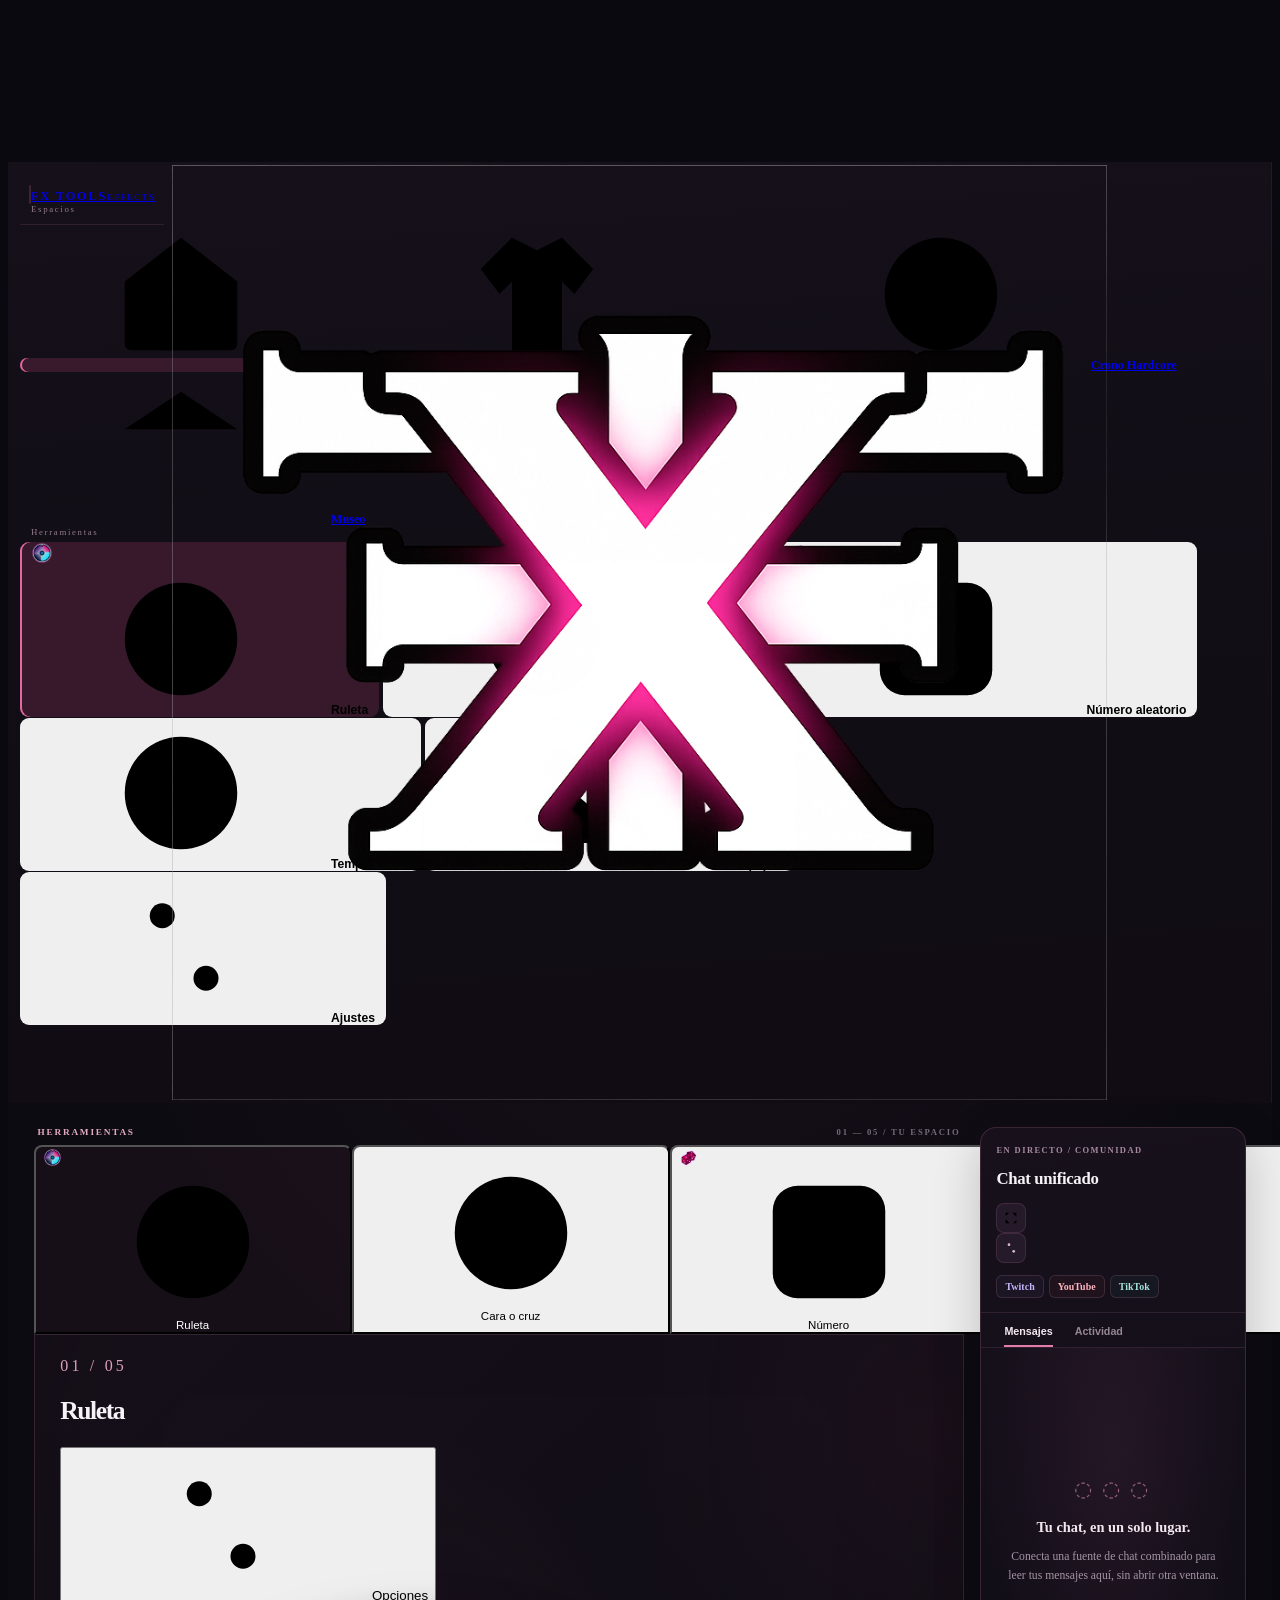
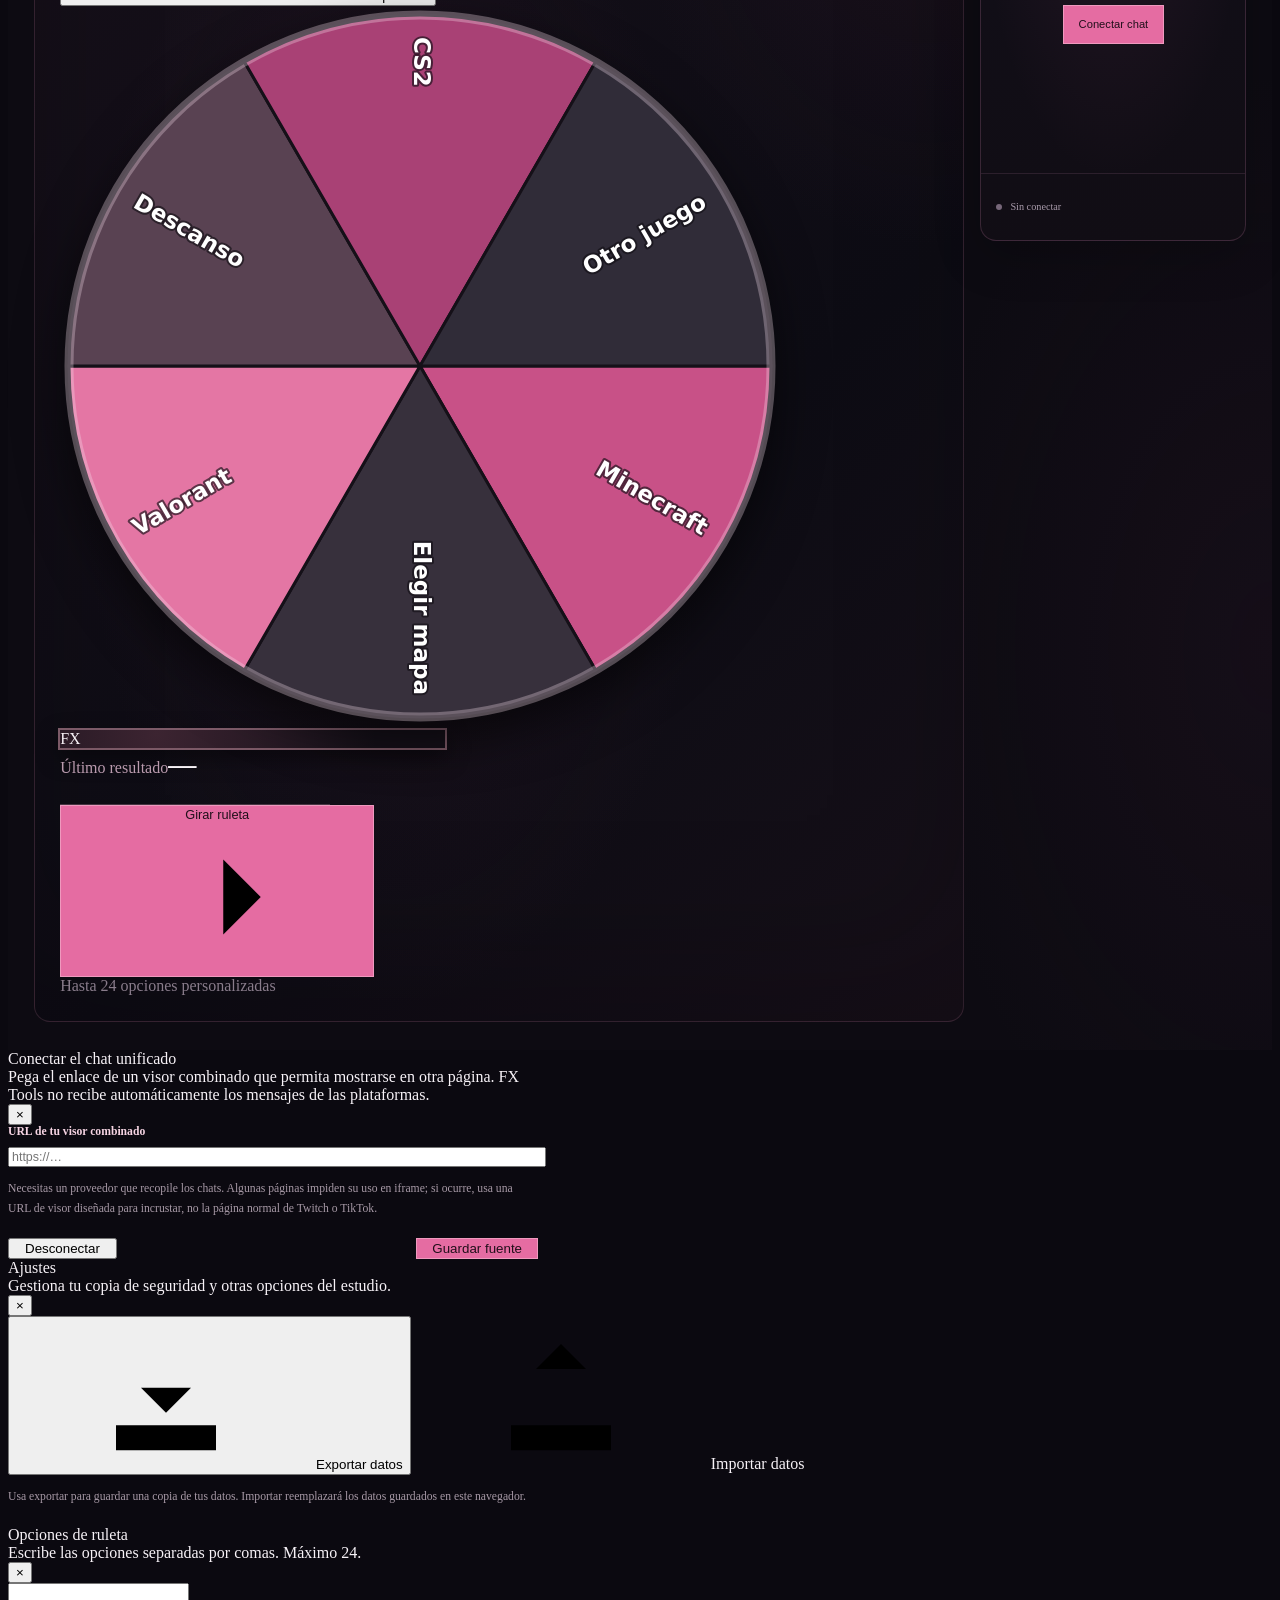
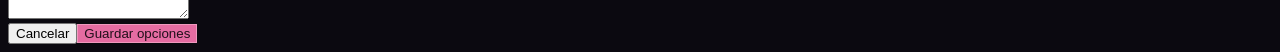
==== commit 43d2bd3b: "Add files via upload" ====
--- a/index.html
+++ b/index.html
@@ -5,11 +5,11 @@
   <meta name="viewport" content="width=device-width,initial-scale=1" />
   <meta name="theme-color" content="#08080c" />
   <title>FX Tools · Estudio</title>
-  <link rel="icon" href="assets/fx-mark.svg" type="image/svg+xml" />
+  <link rel="icon" type="image/png" href="favicon.png?v=3.9" />
   <link rel="stylesheet" href="css/global.css" />
   <link rel="stylesheet" href="css/home.css" />
 <link rel="stylesheet" href="css/fx-unified.css?v=2.0" />
-  <link rel="stylesheet" href="css/fx-studio-v3.css?v=3.7" />
+  <link rel="stylesheet" href="css/fx-studio-v3.css?v=3.9" />
 </head>
 <body class="fx-unified fx-home">
 <svg class="icon-sprite" aria-hidden="true" xmlns="http://www.w3.org/2000/svg">
@@ -32,7 +32,7 @@
 <div class="app-shell fx-shell">
   <aside class="sidebar-nav fx-sidebar">
     <a class="brand fx-brand" href="./" aria-label="FX Tools, inicio">
-      <span class="brand-mark">FX<span>.</span></span>
+      <span class="brand-mark"><img class="brand-png" src="favicon.png" alt="" onload="this.nextElementSibling.hidden=true" onerror="this.hidden=true"><span class="brand-text-logo">FX<span>.</span></span></span>
       <span class="brand-copy"><strong>FX TOOLS</strong><span>EFFECTS</span></span>
     </a>
     <nav class="sidebar-links" aria-label="Navegación principal">
@@ -43,43 +43,26 @@
         <a class="nav-link" href="museo/"><svg class="ui-icon"><use href="#ic-museum"/></svg><span>Museo</span></a>
       </div>
       <div class="nav-group sidebar-tool-group"><div class="nav-label">Herramientas</div>
-        <button class="nav-link side-stage active-tool" type="button" data-stage="roulette"><svg class="ui-icon"><use href="#ic-wheel"/></svg><span>Ruleta</span></button>
+        <button class="nav-link side-stage active-tool" type="button" data-stage="roulette"><img class="fx-custom-tool-icon" src="RULETA.png" alt="" loading="eager" onload="this.nextElementSibling.hidden=true" onerror="this.hidden=true"><svg class="ui-icon fx-svg-icon-fallback"><use href="#ic-wheel"/></svg><span>Ruleta</span></button>
         <button class="nav-link side-stage" type="button" data-stage="coin"><svg class="ui-icon"><use href="#ic-coin"/></svg><span>Cara o cruz</span></button>
-        <button class="nav-link side-stage" type="button" data-stage="random"><svg class="ui-icon"><use href="#ic-dice"/></svg><span>Número aleatorio</span></button>
+        <button class="nav-link side-stage" type="button" data-stage="random"><img class="fx-custom-tool-icon" src="DADOS.png" alt="" loading="eager" onload="this.nextElementSibling.hidden=true" onerror="this.hidden=true"><svg class="ui-icon fx-svg-icon-fallback"><use href="#ic-dice"/></svg><span>Número aleatorio</span></button>
         <button class="nav-link side-stage" type="button" data-stage="timer"><svg class="ui-icon"><use href="#ic-clock"/></svg><span>Temporizador</span></button>
         <button class="nav-link side-stage" type="button" data-stage="teams"><svg class="ui-icon"><use href="#ic-teams"/></svg><span>Equipos</span></button>
       </div>
     </nav>
-    <div class="sidebar-bottom"><span class="sidebar-accent"></span><span>EFECTOS <small>·</small> ESTUDIO</span></div>
+    <div class="sidebar-bottom">
+      <button class="nav-link sidebar-settings-btn" id="open-settings" type="button"><svg class="ui-icon"><use href="#ic-settings"/></svg><span>Ajustes</span></button>
+    </div>
   </aside>
 
   <main class="main fx-main">
-    <header class="topbar fx-topbar">
-      <div class="page-heading"><div class="eyebrow"><span class="eyebrow-line"></span> EFFECTS / ESTUDIO</div><h1>FX Tools<span class="heading-dot">.</span></h1><p class="home-tagline">Tu espacio de herramientas y directos.</p></div>
-      <div class="top-actions" aria-label="Acciones del estudio"><button class="btn btn-live-mode" id="toggle-live-mode" type="button" aria-pressed="false" title="Modo compacto para acompañar a OBS"><svg class="ui-icon"><use href="#ic-chat"/></svg><span>Modo directo</span></button>
-        <button class="btn backup-btn" id="export-data" title="Descargar copia de tus datos"><svg class="ui-icon"><use href="#ic-download"/></svg><span>Exportar</span></button>
-        <label class="btn backup-btn" for="import-data" role="button" tabindex="0"><svg class="ui-icon"><use href="#ic-upload"/></svg><span>Importar</span></label>
-        <input id="import-data" type="file" accept=".json,application/json" hidden>
-      </div>
-    </header>
-
-    <section class="section-gallery" aria-label="Acceso a los espacios de FX Tools">
-      <div class="section-gallery-heading"><span>ESPACIOS</span><span class="section-gallery-line" aria-hidden="true"></span><span class="section-gallery-help">Accesos personalizables</span></div>
-      <div class="section-gallery-track">
-        <article class="section-cover" data-cover-id="skin"><a class="section-cover-link" href="skin-editor/" aria-label="Abrir Editor de skins"><span class="section-cover-art" aria-hidden="true"><span class="section-cover-monogram">01</span></span><span class="section-cover-copy"><small>CREACIÓN</small><strong>Editor de skins</strong></span></a><button class="section-cover-edit" type="button" data-cover-upload="skin" aria-label="Elegir imagen del Editor de skins" title="Añadir o cambiar imagen"><svg class="ui-icon"><use href="#ic-upload"/></svg></button><button class="section-cover-remove" type="button" data-cover-remove="skin" aria-label="Quitar imagen del Editor de skins" title="Quitar imagen" hidden>×</button></article>
-        <article class="section-cover" data-cover-id="crono"><a class="section-cover-link" href="crono/" aria-label="Abrir Crono Hardcore"><span class="section-cover-art" aria-hidden="true"><span class="section-cover-monogram">02</span></span><span class="section-cover-copy"><small>RETO</small><strong>Crono Hardcore</strong></span></a><button class="section-cover-edit" type="button" data-cover-upload="crono" aria-label="Elegir imagen de Crono Hardcore" title="Añadir o cambiar imagen"><svg class="ui-icon"><use href="#ic-upload"/></svg></button><button class="section-cover-remove" type="button" data-cover-remove="crono" aria-label="Quitar imagen de Crono Hardcore" title="Quitar imagen" hidden>×</button></article>
-        <article class="section-cover" data-cover-id="museo"><a class="section-cover-link" href="museo/" aria-label="Abrir Museo"><span class="section-cover-art" aria-hidden="true"><span class="section-cover-monogram">03</span></span><span class="section-cover-copy"><small>ARCHIVO</small><strong>Museo</strong></span></a><button class="section-cover-edit" type="button" data-cover-upload="museo" aria-label="Elegir imagen del Museo" title="Añadir o cambiar imagen"><svg class="ui-icon"><use href="#ic-upload"/></svg></button><button class="section-cover-remove" type="button" data-cover-remove="museo" aria-label="Quitar imagen del Museo" title="Quitar imagen" hidden>×</button></article>
-        <article class="section-cover" data-cover-id="tracker"><a class="section-cover-link" href="cobblemon/" aria-label="Abrir Tracker Cobblemon"><span class="section-cover-art" aria-hidden="true"><span class="section-cover-monogram">04</span></span><span class="section-cover-copy"><small>TRAYECTORIA</small><strong>Cobblemon</strong></span></a><button class="section-cover-edit" type="button" data-cover-upload="tracker" aria-label="Elegir imagen del Tracker Cobblemon" title="Añadir o cambiar imagen"><svg class="ui-icon"><use href="#ic-upload"/></svg></button><button class="section-cover-remove" type="button" data-cover-remove="tracker" aria-label="Quitar imagen del Tracker Cobblemon" title="Quitar imagen" hidden>×</button></article>
-      </div>
-      <input type="file" id="section-cover-file" accept="image/png,image/jpeg,image/webp,image/gif" hidden aria-label="Seleccionar imagen de apartado" />
-    </section>
     <div class="workspace-layout">
       <section class="workspace" aria-label="Herramientas principales">
         <div class="workspace-kicker"><span>HERRAMIENTAS</span><span class="workspace-kicker-end">01 — 05 / TU ESPACIO</span></div>
         <div class="stage-nav" role="tablist" aria-label="Seleccionar herramienta">
-          <button class="stage-tab is-active" role="tab" type="button" id="tab-roulette" data-stage="roulette" aria-controls="stage-roulette" aria-selected="true"><svg class="ui-icon"><use href="#ic-wheel"/></svg><span>Ruleta</span></button>
+          <button class="stage-tab is-active" role="tab" type="button" id="tab-roulette" data-stage="roulette" aria-controls="stage-roulette" aria-selected="true"><img class="fx-custom-tool-icon" src="RULETA.png" alt="" loading="eager" onload="this.nextElementSibling.hidden=true" onerror="this.hidden=true"><svg class="ui-icon fx-svg-icon-fallback"><use href="#ic-wheel"/></svg><span>Ruleta</span></button>
           <button class="stage-tab" role="tab" type="button" id="tab-coin" data-stage="coin" aria-controls="stage-coin" aria-selected="false"><svg class="ui-icon"><use href="#ic-coin"/></svg><span>Cara o cruz</span></button>
-          <button class="stage-tab" role="tab" type="button" id="tab-random" data-stage="random" aria-controls="stage-random" aria-selected="false"><svg class="ui-icon"><use href="#ic-dice"/></svg><span>Número</span></button>
+          <button class="stage-tab" role="tab" type="button" id="tab-random" data-stage="random" aria-controls="stage-random" aria-selected="false"><img class="fx-custom-tool-icon" src="DADOS.png" alt="" loading="eager" onload="this.nextElementSibling.hidden=true" onerror="this.hidden=true"><svg class="ui-icon fx-svg-icon-fallback"><use href="#ic-dice"/></svg><span>Número</span></button>
           <button class="stage-tab" role="tab" type="button" id="tab-timer" data-stage="timer" aria-controls="stage-timer" aria-selected="false"><svg class="ui-icon"><use href="#ic-clock"/></svg><span>Temporizador</span></button>
           <button class="stage-tab" role="tab" type="button" id="tab-teams" data-stage="teams" aria-controls="stage-teams" aria-selected="false"><svg class="ui-icon"><use href="#ic-teams"/></svg><span>Equipos</span></button>
         </div>
@@ -109,12 +92,14 @@
             <div class="teams-scene" id="equipos"><div class="team-form"><div class="field"><label for="players-input">Participantes · separados por comas</label><textarea class="textarea" id="players-input"></textarea></div><div class="team-actions"><div class="field"><label>Número de equipos</label><div class="team-count"><button class="btn icon small" id="teams-minus" type="button" aria-label="Quitar equipo">−</button><output id="teams-count">2</output><button class="btn icon small" id="teams-plus" type="button" aria-label="Añadir equipo">+</button></div></div><button class="btn primary action-btn" id="generate-teams" type="button">Generar equipos <svg class="ui-icon"><use href="#ic-arrow"/></svg></button></div></div><div id="teams-output" class="teams-output" aria-live="polite"></div></div>
           </section>
         </div>
-        <div class="workspace-bottom"><span class="workspace-bottom-rule"></span><a href="skin-editor/">Editor de skins <svg class="ui-icon"><use href="#ic-arrow"/></svg></a><a href="crono/">Crono Hardcore <svg class="ui-icon"><use href="#ic-arrow"/></svg></a><a href="museo/">Museo <svg class="ui-icon"><use href="#ic-arrow"/></svg></a></div>
       </section>
       <aside class="chat-area" id="chat" aria-label="Chat unificado">
         <div class="chat-head">
           <div class="chat-head-info"><div class="chat-overline">EN DIRECTO / COMUNIDAD</div><div class="chat-title"><span class="chat-signal"></span><h2>Chat unificado</h2></div></div>
-          <button class="chat-icon-btn" id="chat-settings-trigger" type="button" aria-label="Configurar chat" title="Configurar chat"><svg class="ui-icon"><use href="#ic-settings"/></svg></button>
+          <div class="chat-head-actions">
+            <button class="chat-icon-btn" id="toggle-live-mode" type="button" aria-pressed="false" title="Modo directo"><svg class="ui-icon"><use href="#ic-expand"/></svg></button>
+            <button class="chat-icon-btn" id="chat-settings-trigger" type="button" aria-label="Configurar chat" title="Configurar chat"><svg class="ui-icon"><use href="#ic-settings"/></svg></button>
+          </div>
         </div>
         <div class="chat-platforms" aria-label="Plataformas compatibles"><span class="platform-chip twitch">Twitch</span><span class="platform-chip youtube">YouTube</span><span class="platform-chip tiktok">TikTok</span></div>
         <div class="chat-tabs" role="tablist" aria-label="Contenido del panel">
@@ -141,6 +126,7 @@
   </main>
 </div>
 <div class="modal-backdrop" id="modal-chat" role="dialog" aria-modal="true" aria-labelledby="chat-modal-title"><div class="modal-card chat-modal"><div class="modal-head"><div><div class="panel-title" id="chat-modal-title">Conectar el chat unificado</div><div class="panel-desc">Pega el enlace de un visor combinado que permita mostrarse en otra página. FX Tools no recibe automáticamente los mensajes de las plataformas.</div></div><button class="btn icon small" data-close type="button" aria-label="Cerrar">×</button></div><div class="modal-body"><label class="chat-modal-label" for="chat-source-url">URL de tu visor combinado</label><input class="input" id="chat-source-url" type="url" placeholder="https://…" autocomplete="off" spellcheck="false" /><p class="chat-modal-help">Necesitas un proveedor que recopile los chats. Algunas páginas impiden su uso en iframe; si ocurre, usa una URL de visor diseñada para incrustar, no la página normal de Twitch o TikTok.</p><div class="chat-modal-actions"><button class="btn" id="chat-remove-source" type="button">Desconectar</button><button class="btn primary" id="chat-save-source" type="button">Guardar fuente</button></div></div></div></div>
+<div class="modal-backdrop" id="modal-settings" role="dialog" aria-modal="true" aria-labelledby="settings-modal-title"><div class="modal-card"><div class="modal-head"><div><div class="panel-title" id="settings-modal-title">Ajustes</div><div class="panel-desc">Gestiona tu copia de seguridad y otras opciones del estudio.</div></div><button class="btn icon small" data-close type="button" aria-label="Cerrar">×</button></div><div class="modal-body settings-modal-body"><div class="settings-actions"><button class="btn backup-btn" id="export-data" type="button"><svg class="ui-icon"><use href="#ic-download"/></svg><span>Exportar datos</span></button><label class="btn backup-btn" for="import-data" role="button" tabindex="0"><svg class="ui-icon"><use href="#ic-upload"/></svg><span>Importar datos</span></label><input id="import-data" type="file" accept=".json,application/json" hidden></div><p class="chat-modal-help">Usa exportar para guardar una copia de tus datos. Importar reemplazará los datos guardados en este navegador.</p></div></div></div>
 <div class="modal-backdrop" id="modal-roulette" role="dialog" aria-modal="true" aria-labelledby="roulette-modal-title"><div class="modal-card"><div class="modal-head"><div><div class="panel-title" id="roulette-modal-title">Opciones de ruleta</div><div class="panel-desc">Escribe las opciones separadas por comas. Máximo 24.</div></div><button class="btn icon small" data-close type="button" aria-label="Cerrar">×</button></div><div class="modal-body"><textarea class="textarea" id="roulette-options" aria-label="Opciones separadas por comas"></textarea></div><div class="modal-actions"><button class="btn" data-close type="button">Cancelar</button><button class="btn primary" id="save-roulette" type="button">Guardar opciones</button></div></div></div>
 <div class="toast-wrap" aria-live="polite"></div>
 <script src="js/storage.js"></script><script src="js/roulette.js"></script><script src="js/teams.js"></script><script src="js/timer.js"></script><script src="js/home.js"></script>
--- a/css/fx-studio-v3.css
+++ b/css/fx-studio-v3.css
@@ -244,3 +244,24 @@
 @media(prefers-reduced-motion:reduce){
  .fx-unified .section-cover,.fx-unified .stage-tab,.fx-unified .btn{transition:none!important}
 }
+
+
+/* FX Tools v3.9 — reuse the three original PNG assets already in the repo root. */
+.fx-home .brand-mark .brand-png {
+  display:block;width:100%;height:100%;object-fit:contain;
+  position:absolute;inset:0;padding:3px;box-sizing:border-box;
+}
+.fx-home .brand-mark .brand-text-logo[hidden],
+.fx-home .fx-svg-icon-fallback[hidden] {display:none!important;}
+.fx-home .brand-mark .brand-png[hidden],
+.fx-home .fx-custom-tool-icon[hidden] {display:none!important;}
+.fx-home .brand-mark .brand-text-logo {display:inline;line-height:1;}
+.fx-home .fx-custom-tool-icon {
+  flex:none;width:22px;height:22px;object-fit:contain;display:block;
+  image-rendering:auto;filter:none;
+}
+.fx-home .stage-tab .fx-custom-tool-icon {width:19px;height:19px;}
+.fx-home .nav-link .fx-custom-tool-icon {width:22px;height:22px;}
+@media (max-width:650px){
+  .fx-home .stage-tab .fx-custom-tool-icon {width:22px;height:22px;}
+}
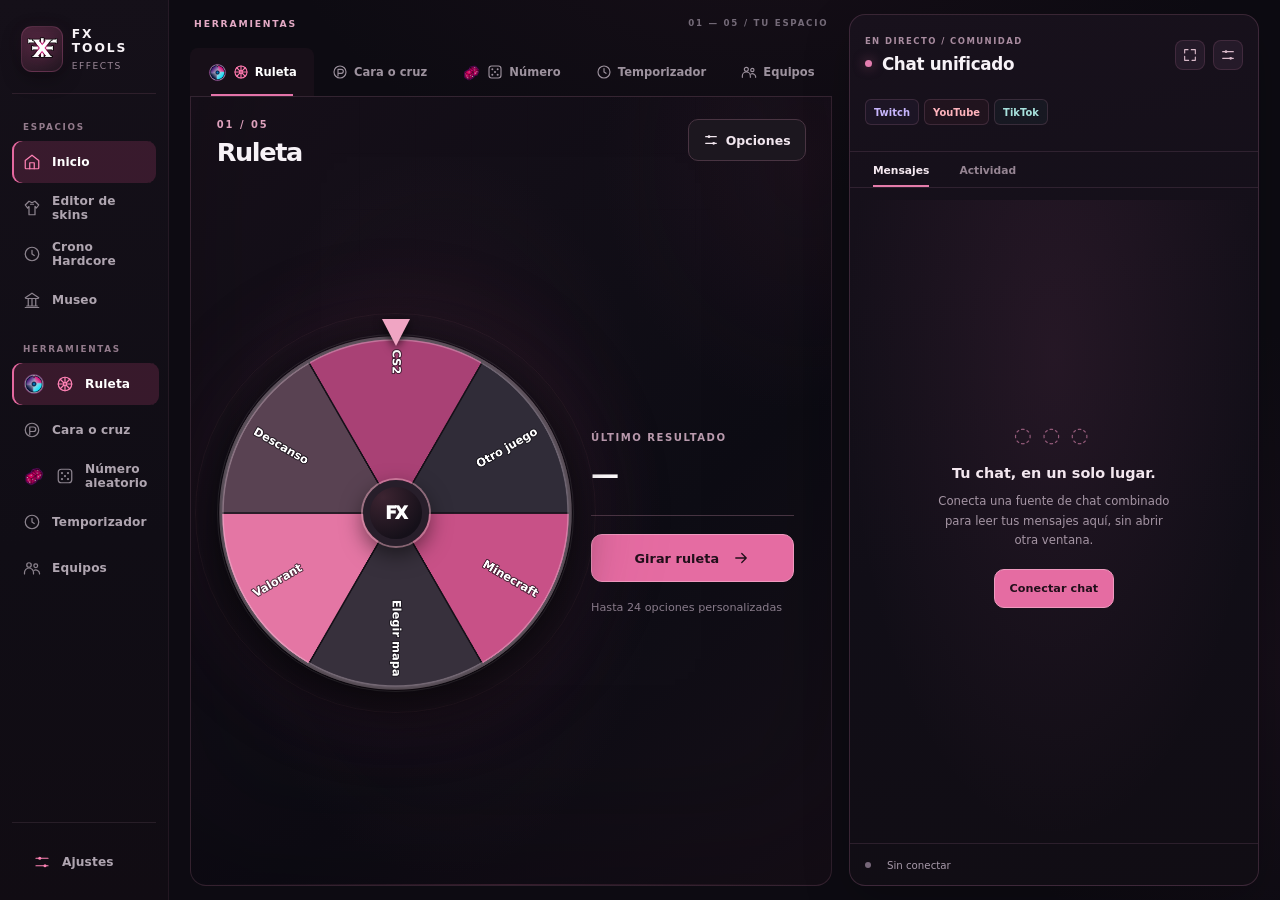
==== commit 23124aaa: "Add files via upload" ====
--- a/index.html
+++ b/index.html
@@ -5,11 +5,13 @@
   <meta name="viewport" content="width=device-width,initial-scale=1" />
   <meta name="theme-color" content="#08080c" />
   <title>FX Tools · Estudio</title>
-  <link rel="icon" type="image/png" href="favicon.png?v=3.9" />
+  <link rel="icon" type="image/png" href="favicon.png?v=4.0" />
+  <link rel="shortcut icon" type="image/png" href="favicon.png?v=4.0" />
+  <link rel="apple-touch-icon" href="favicon.png?v=4.0" />
   <link rel="stylesheet" href="css/global.css" />
   <link rel="stylesheet" href="css/home.css" />
 <link rel="stylesheet" href="css/fx-unified.css?v=2.0" />
-  <link rel="stylesheet" href="css/fx-studio-v3.css?v=3.9" />
+  <link rel="stylesheet" href="css/fx-studio-v3.css?v=4.0" />
 </head>
 <body class="fx-unified fx-home">
 <svg class="icon-sprite" aria-hidden="true" xmlns="http://www.w3.org/2000/svg">
@@ -32,7 +34,7 @@
 <div class="app-shell fx-shell">
   <aside class="sidebar-nav fx-sidebar">
     <a class="brand fx-brand" href="./" aria-label="FX Tools, inicio">
-      <span class="brand-mark"><img class="brand-png" src="favicon.png" alt="" onload="this.nextElementSibling.hidden=true" onerror="this.hidden=true"><span class="brand-text-logo">FX<span>.</span></span></span>
+      <span class="brand-mark"><img class="brand-png" src="favicon.png?v=4.0" alt="" onload="this.nextElementSibling.hidden=true" onerror="this.hidden=true"><span class="brand-text-logo">FX<span>.</span></span></span>
       <span class="brand-copy"><strong>FX TOOLS</strong><span>EFFECTS</span></span>
     </a>
     <nav class="sidebar-links" aria-label="Navegación principal">
--- a/css/global.css
+++ b/css/global.css
@@ -0,0 +1,173 @@
+:root {
+  --bg: #070910;
+  --bg-soft: #0b0f18;
+  --panel: rgba(15, 20, 31, .92);
+  --panel-2: #131a27;
+  --panel-3: #182131;
+  --border: #243047;
+  --border-strong: #344764;
+  --text: #f7f9fc;
+  --muted: #8d9aab;
+  --muted-2: #667387;
+  --cyan: #20d8ff;
+  --cyan-2: #008cff;
+  --pink: #ff4ca6;
+  --pink-2: #c90067;
+  --purple: #8e55ff;
+  --green: #42e6a4;
+  --yellow: #ffc857;
+  --danger: #ff5d6c;
+  --shadow: 0 18px 48px rgba(0, 0, 0, .28);
+  --radius-lg: 20px;
+  --radius-md: 14px;
+  --radius-sm: 10px;
+}
+
+* { box-sizing: border-box; }
+html { color-scheme: dark; }
+body {
+  margin: 0;
+  min-height: 100vh;
+  color: var(--text);
+  font-family: Inter, ui-sans-serif, system-ui, -apple-system, BlinkMacSystemFont, "Segoe UI", sans-serif;
+  background:
+    radial-gradient(circle at 8% 15%, rgba(255, 76, 166, .10), transparent 28%),
+    radial-gradient(circle at 88% 82%, rgba(32, 216, 255, .09), transparent 30%),
+    linear-gradient(180deg, #070910, #080b12 60%, #06080d);
+}
+button, input, textarea, select { font: inherit; }
+button { color: inherit; }
+a { color: inherit; }
+
+.app-shell {
+  width: min(1540px, calc(100% - 32px));
+  margin: 16px auto;
+  display: grid;
+  grid-template-columns: 230px minmax(0, 1fr);
+  min-height: calc(100vh - 32px);
+  border: 1px solid rgba(52, 71, 100, .65);
+  border-radius: 24px;
+  overflow: hidden;
+  background: rgba(7, 10, 16, .78);
+  box-shadow: var(--shadow);
+  backdrop-filter: blur(20px);
+}
+
+.sidebar-nav {
+  padding: 20px 14px;
+  border-right: 1px solid var(--border);
+  background: linear-gradient(180deg, rgba(13, 17, 27, .98), rgba(8, 11, 18, .98));
+  display: flex;
+  flex-direction: column;
+  gap: 18px;
+}
+.brand {
+  display: flex;
+  gap: 11px;
+  align-items: center;
+  padding: 4px 8px 14px;
+}
+.brand img { width: 38px; height: 38px; object-fit: contain; filter: drop-shadow(0 0 10px rgba(255,76,166,.25)); }
+.brand-copy strong { display: block; letter-spacing: .07em; font-size: 1.03rem; }
+.brand-copy span { display: block; color: var(--muted); font-size: .72rem; margin-top: 2px; }
+
+.nav-group { display: grid; gap: 7px; }
+.nav-label { padding: 0 10px 5px; color: var(--muted-2); font-size: .68rem; text-transform: uppercase; letter-spacing: .12em; font-weight: 800; }
+.nav-link {
+  text-decoration: none;
+  display: flex;
+  align-items: center;
+  gap: 10px;
+  min-height: 42px;
+  padding: 0 12px;
+  border-radius: 11px;
+  color: #aab5c5;
+  border: 1px solid transparent;
+  transition: .18s ease;
+}
+.nav-link:hover { background: #141b28; color: #fff; border-color: #26344b; }
+.nav-link.active {
+  color: #fff;
+  border-color: rgba(142,85,255,.55);
+  background: linear-gradient(90deg, rgba(142,85,255,.22), rgba(32,216,255,.08));
+  box-shadow: inset 3px 0 0 var(--purple);
+}
+.nav-icon { width: 24px; text-align: center; opacity: .95; }
+.sidebar-bottom { margin-top: auto; padding: 12px 10px 0; border-top: 1px solid var(--border); color: var(--muted); font-size: .72rem; line-height: 1.5; }
+
+.main { min-width: 0; padding: 24px; }
+.topbar { display: flex; align-items: center; justify-content: space-between; gap: 18px; margin-bottom: 22px; }
+.eyebrow { color: var(--cyan); font-size: .72rem; letter-spacing: .14em; font-weight: 800; text-transform: uppercase; }
+h1 { margin: 4px 0 0; font-size: clamp(1.65rem, 2vw, 2.3rem); letter-spacing: -.035em; }
+.subtitle { color: var(--muted); margin-top: 7px; font-size: .92rem; max-width: 720px; }
+.top-actions { display: flex; gap: 10px; align-items: center; }
+
+.btn {
+  border: 1px solid var(--border);
+  background: var(--panel-2);
+  border-radius: 11px;
+  min-height: 40px;
+  padding: 0 14px;
+  cursor: pointer;
+  transition: .17s ease;
+  font-weight: 750;
+  font-size: .82rem;
+}
+.btn:hover { transform: translateY(-1px); border-color: var(--border-strong); background: #182234; }
+.btn.primary { border-color: rgba(32,216,255,.45); background: linear-gradient(135deg, rgba(0,140,255,.28), rgba(142,85,255,.28)); }
+.btn.primary:hover { border-color: var(--cyan); box-shadow: 0 0 22px rgba(32,216,255,.12); }
+.btn.danger { border-color: rgba(255,93,108,.35); color: #ff9ca6; }
+.btn.ghost { background: transparent; }
+.btn.small { min-height: 34px; padding: 0 10px; font-size: .75rem; }
+.btn.icon { width: 40px; padding: 0; display:grid; place-items:center; }
+
+.panel {
+  background: linear-gradient(180deg, rgba(17,23,35,.95), rgba(12,17,27,.95));
+  border: 1px solid var(--border);
+  border-radius: var(--radius-lg);
+  box-shadow: 0 10px 28px rgba(0,0,0,.14);
+}
+.panel-head { padding: 18px 19px 0; display:flex; justify-content:space-between; gap:14px; align-items:flex-start; }
+.panel-title { font-size: .95rem; font-weight: 850; letter-spacing: .01em; }
+.panel-desc { color: var(--muted); font-size: .76rem; margin-top: 4px; }
+.panel-body { padding: 18px 19px 19px; }
+
+.field { display:grid; gap:7px; }
+.field label { color: var(--muted); font-size:.7rem; font-weight:800; letter-spacing:.07em; text-transform:uppercase; }
+.input, .select, .textarea {
+  width:100%; border:1px solid var(--border); background:#0d131e; color:#fff; border-radius:10px; outline:none; padding:10px 11px;
+}
+.input:focus, .select:focus, .textarea:focus { border-color:rgba(32,216,255,.7); box-shadow:0 0 0 3px rgba(32,216,255,.08); }
+.textarea { min-height: 92px; resize: vertical; }
+
+.badge { display:inline-flex; align-items:center; gap:6px; min-height:26px; padding:0 8px; border-radius:999px; border:1px solid var(--border); color:#c5ceda; background:#111824; font-size:.7rem; font-weight:800; }
+.badge.live { border-color: rgba(66,230,164,.3); color: #8af2c6; }
+.badge.warn { border-color: rgba(255,200,87,.35); color:#ffd98d; }
+.badge.danger { border-color:rgba(255,93,108,.35); color:#ff9ca6; }
+
+.modal-backdrop { position:fixed; inset:0; display:none; place-items:center; background:rgba(2,4,8,.78); backdrop-filter:blur(8px); z-index:1000; padding:20px; }
+.modal-backdrop.open { display:grid; }
+.modal-card { width:min(520px, 100%); border:1px solid var(--border-strong); border-radius:18px; background:#0f1520; box-shadow:0 25px 80px rgba(0,0,0,.45); }
+.modal-head { display:flex; justify-content:space-between; gap:14px; padding:18px 18px 0; align-items:center; }
+.modal-body { padding:18px; }
+.modal-actions { display:flex; justify-content:flex-end; gap:9px; padding:0 18px 18px; }
+
+.toast-wrap { position:fixed; right:18px; bottom:18px; z-index:1200; display:grid; gap:10px; }
+.toast { min-width:260px; max-width:360px; border:1px solid var(--border-strong); background:#121a28; padding:12px 14px; border-radius:12px; box-shadow:var(--shadow); font-size:.8rem; }
+.toast strong { display:block; margin-bottom:3px; }
+.toast span { color:var(--muted); }
+
+@media (max-width: 980px) {
+  .app-shell { grid-template-columns: 1fr; width:min(100% - 16px, 1540px); margin:8px auto; }
+  .sidebar-nav { border-right:0; border-bottom:1px solid var(--border); flex-direction:row; align-items:center; overflow:auto; }
+  .brand { min-width:max-content; padding:0 8px; }
+  .nav-group { display:flex; min-width:max-content; }
+  .nav-label, .sidebar-bottom { display:none; }
+  .nav-link { min-height:38px; }
+  .main { padding:18px; }
+}
+@media (max-width: 650px) {
+  .topbar { align-items:flex-start; flex-direction:column; }
+  .top-actions { width:100%; flex-wrap:wrap; }
+  .btn { flex:1; }
+}
--- a/css/home.css
+++ b/css/home.css
@@ -0,0 +1,282 @@
+/* FX Tools — Home studio. Scoped to the home page to avoid touching shared pages. */
+.fx-home {
+  --fx-bg: #08080c;
+  --fx-layer: #101016;
+  --fx-layer-soft: #141218;
+  --fx-line: #2b2830;
+  --fx-text: #f6f2f5;
+  --fx-muted: #99929e;
+  --fx-accent: #ff4e99;
+  --fx-accent-light: #ff85b7;
+  background: #08080c;
+  color: var(--fx-text);
+  font-family: Inter, ui-sans-serif, system-ui, -apple-system, "Segoe UI", sans-serif;
+}
+.fx-home .icon-sprite {position:absolute;width:0;height:0;overflow:hidden;}
+.fx-home .ui-icon {display:inline-block;flex:none;width:19px;height:19px;fill:none;stroke:currentColor;stroke-width:1.7;stroke-linecap:round;stroke-linejoin:round;}
+.fx-home a:focus-visible, .fx-home button:focus-visible, .fx-home [role="button"]:focus-visible {outline:2px solid var(--fx-accent-light);outline-offset:3px;}
+.fx-home .fx-shell {
+  width:min(1880px,calc(100% - 36px));margin:18px auto; min-height:calc(100vh - 36px);
+  grid-template-columns:222px minmax(0,1fr);border-radius:19px;
+  border:1px solid #26232b;background:var(--fx-bg);box-shadow:0 26px 85px #0009;backdrop-filter:none;
+}
+.fx-home .fx-sidebar {padding:27px 15px 21px;gap:37px;background:#101014;border-right:1px solid #27232c;}
+.fx-home .fx-brand {padding:0 11px 24px;gap:12px;align-items:center;text-decoration:none;border-bottom:1px solid #27232c;}
+.fx-home .brand-mark {width:46px;height:46px;border:1px solid #3b303a;background:#1b141b;display:grid;place-items:center;border-radius:13px;font-size:19px;font-weight:950;letter-spacing:-2px;position:relative;box-shadow:0 7px 20px #0004;}
+.fx-home .brand-mark span {color:var(--fx-accent);}
+.fx-home .brand-copy strong {font-size:.87rem;letter-spacing:.12em;font-weight:850;}
+.fx-home .brand-copy>span {font-size:.62rem;letter-spacing:.25em;color:#b4a0ac;margin-top:6px;}
+.fx-home .sidebar-links {display:flex;flex-direction:column;gap:28px;min-height:0;}
+.fx-home .nav-group {gap:5px;}
+.fx-home .nav-label {font-size:.62rem;letter-spacing:.2em;color:#746d77;font-weight:700;padding:0 12px 9px;}
+.fx-home .nav-link {font-family:inherit;font-size:.82rem;letter-spacing:.01em;font-weight:550;color:#a8a2ae;border:1px solid transparent;border-radius:10px;background:transparent;min-height:43px;padding:0 12px;gap:13px;cursor:pointer;text-align:left;width:100%;position:relative;}
+.fx-home .nav-link .ui-icon {width:18px;height:18px;stroke-width:1.65;opacity:.78;}
+.fx-home .nav-link:hover {background:#1c1a20;color:#f8f3f6;border-color:#2b2730;transform:none;}
+.fx-home .nav-link.active, .fx-home .nav-link.active-tool {color:white;background:linear-gradient(90deg,rgba(255,78,153,.15),rgba(255,78,153,.025));border-color:rgba(255,78,153,.16);box-shadow:none;}
+.fx-home .nav-link.active:before,.fx-home .nav-link.active-tool:before {content:"";position:absolute;left:-1px;top:11px;bottom:11px;width:3px;border-radius:0 3px 3px 0;background:var(--fx-accent);}
+.fx-home .nav-link.active .ui-icon, .fx-home .nav-link.active-tool .ui-icon {color:#ff82b5;opacity:1;}
+.fx-home .sidebar-bottom {padding:21px 10px 0;margin-top:auto;border-color:#27232c;display:flex;align-items:center;gap:9px;color:#756f79;font-size:.57rem;letter-spacing:.15em;font-weight:700;white-space:nowrap;}
+.fx-home .sidebar-bottom small {font-weight:800;color:var(--fx-accent);}
+.fx-home .sidebar-accent {display:block;width:7px;height:7px;border-radius:50%;background:var(--fx-accent);box-shadow:0 0 12px #ff4e9955;}
+.fx-home .fx-main {min-width:0;padding:38px clamp(22px,3.1vw,55px) 42px;background:radial-gradient(ellipse at 5% 0%,#191017 0%,transparent 29%),#09090d;}
+.fx-home .fx-topbar {margin-bottom:39px;align-items:flex-end;}
+.fx-home .eyebrow {display:flex;align-items:center;gap:11px;color:#c2a1b2;letter-spacing:.24em;font-size:.6rem;font-weight:800;}
+.fx-home .eyebrow-line {display:inline-block;width:18px;height:2px;background:var(--fx-accent);}
+.fx-home h1 {font-size:clamp(2.5rem,4.2vw,4.45rem);font-weight:780;line-height:1.06;letter-spacing:-.065em;margin:11px 0 0;}
+.fx-home .heading-dot {color:var(--fx-accent);}
+.fx-home .top-actions {gap:9px;padding-bottom:2px;}
+.fx-home .btn {border-radius:10px;border:1px solid #383139;background:#19171d;color:#eee6ed;font-size:.78rem;min-height:42px;letter-spacing:.005em;font-weight:680;box-shadow:none;}
+.fx-home .btn:hover {background:#282027;border-color:#67505f;transform:translateY(-1px);}
+.fx-home .btn:disabled {opacity:.55;cursor:not-allowed;transform:none;}
+.fx-home .backup-btn {display:inline-flex;align-items:center;justify-content:center;gap:9px;background:transparent;border-color:#383239;min-height:39px;padding:0 13px;cursor:pointer;}
+.fx-home .backup-btn .ui-icon {width:16px;height:16px;color:#b6a4ae;}
+.fx-home .workspace-layout {display:grid;grid-template-columns:minmax(0,1fr) minmax(255px,295px);gap:29px;align-items:stretch;}
+.fx-home .workspace {min-width:0;}
+.fx-home .stage-nav {display:flex;align-items:stretch;gap:4px;border-bottom:1px solid #302832;max-width:100%;overflow-x:auto;scrollbar-width:thin;scrollbar-color:#43333d transparent;}
+.fx-home .stage-tab {position:relative;background:transparent;border:0;min-height:59px;display:flex;align-items:center;justify-content:center;gap:8px;white-space:nowrap;padding:0 clamp(10px,1.15vw,20px);font-family:inherit;color:#9d929e;font-size:.78rem;font-weight:620;cursor:pointer;transition:background .2s,color .2s;flex:1 0 auto;}
+.fx-home .stage-tab .ui-icon {width:16px;height:16px;stroke-width:1.7;}
+.fx-home .stage-tab:hover {color:#fff;background:#18131a;}
+.fx-home .stage-tab.is-active {color:#fff;}
+.fx-home .stage-tab.is-active .ui-icon {color:#ff79ae;}
+.fx-home .stage-tab.is-active::after {content:"";height:2px;position:absolute;bottom:0;left:13%;right:13%;background:var(--fx-accent);box-shadow:0 -2px 15px #ff4e9944;}
+.fx-home .stage-surface {position:relative;overflow:hidden;min-height:620px;border:1px solid #29242d;border-radius:0 0 18px 18px;border-top:none;background:radial-gradient(ellipse at 51% 40%,rgba(255,74,148,.105),transparent 48%),linear-gradient(145deg,#141017 0%,#0c0c11 56%,#111015 100%);}
+.fx-home .stage-grid-decoration {pointer-events:none;position:absolute;inset:0;opacity:.33;background-image:linear-gradient(#b89aa40c 1px,transparent 1px),linear-gradient(90deg,#b89aa40c 1px,transparent 1px);background-size:45px 45px;mask-image:linear-gradient(90deg,transparent,#000 24%,#000 74%,transparent);}
+.fx-home .stage-surface:after {content:"";position:absolute;bottom:0;left:18%;right:18%;height:1px;background:linear-gradient(90deg,transparent,#e5669c33,transparent);pointer-events:none;}
+.fx-home .tool-stage {position:relative;z-index:1;min-height:620px;padding:28px clamp(20px,2.5vw,39px) 34px;animation:fx-enter .34s cubic-bezier(.2,.85,.22,1) both;}
+.fx-home .tool-stage[hidden] {display:none!important;}
+@keyframes fx-enter {from{opacity:0;transform:translateY(9px)}to{opacity:1;transform:translateY(0)}}
+.fx-home .stage-header {display:flex;align-items:flex-start;justify-content:space-between;gap:16px;}
+.fx-home .stage-header h2 {font-weight:760;letter-spacing:-.04em;font-size:clamp(1.45rem,2.2vw,2rem);margin:7px 0 0;}
+.fx-home .stage-index {color:var(--fx-accent-light);font-size:.62rem;letter-spacing:.25em;font-weight:800;}
+.fx-home .subtle-btn {display:flex;justify-content:center;align-items:center;gap:7px;border-color:#443941;background:#21191f;}
+.fx-home .subtle-btn .ui-icon {width:16px;height:16px;}
+.fx-home .btn.primary {color:#190d14;background:#ff559a;border:1px solid #ff7fb3;font-weight:800;}
+.fx-home .btn.primary:hover {background:#ff79af;border-color:#ffa1c8;box-shadow:0 7px 26px #ff4e9933;}
+.fx-home .action-btn {display:flex;align-items:center;justify-content:center;gap:13px;padding:0 23px;min-height:52px;border-radius:11px;font-size:.88rem;white-space:nowrap;}
+.fx-home .action-btn .ui-icon {width:18px;height:18px;}
+.fx-home .roulette-scene {display:grid;grid-template-columns:minmax(250px,1.25fr) minmax(175px,.75fr);align-items:center;gap:clamp(8px,2vw,27px);min-height:477px;}
+.fx-home .wheel-area {display:grid;place-items:center;min-width:0;}
+.fx-home .wheel-halo {width:100%;max-width:390px;aspect-ratio:1;display:grid;place-items:center;border-radius:50%;position:relative;}
+.fx-home .wheel-halo:before {content:"";position:absolute;inset:-8%;border-radius:50%;border:1px solid #ff69a514;box-shadow:0 0 75px #f03d8330,inset 0 0 60px #f03d8310;pointer-events:none;}
+.fx-home .wheel-halo:after {content:"";position:absolute;inset:0;border-radius:50%;border:1px solid #ffffff16;pointer-events:none;}
+.fx-home .wheel-wrap {position:relative;width:100%;max-width:376px;aspect-ratio:1;display:grid;place-items:center;margin:0;}
+.fx-home .wheel-wrap canvas {display:block;width:100%;height:100%;max-width:100%;aspect-ratio:1;border-radius:50%;filter:drop-shadow(0 20px 26px #0008);transition:transform 4.2s cubic-bezier(.12,.82,.18,1);}
+.fx-home .wheel-pointer {position:absolute;z-index:4;top:-15px;left:50%;transform:translateX(-50%);width:0;height:0;border-left:14px solid transparent;border-right:14px solid transparent;border-top:27px solid #ff70a8;filter:drop-shadow(0 3px 5px #000b);}
+.fx-home .wheel-center {position:absolute;z-index:3;width:66px;height:66px;border-radius:50%;background:#161016;border:7px solid #242027;box-shadow:0 0 0 2px #ff75ad66,0 5px 14px #0008;display:grid;place-items:center;}
+.fx-home .wheel-center span {letter-spacing:-2px;font-size:17px;font-weight:950;color:#fff;}
+.fx-home .roulette-side {display:flex;flex-direction:column;align-items:stretch;gap:19px;}
+.fx-home .result-block {padding:17px 0 23px;border-bottom:1px solid #51404c;}
+.fx-home .result-caption {font-size:.63rem;letter-spacing:.15em;text-transform:uppercase;color:#af9eaa;font-weight:750;}
+.fx-home #roulette-result {display:block;word-break:break-word;line-height:1.18;font-size:clamp(1.2rem,2.2vw,2.3rem);font-weight:800;color:#fff;letter-spacing:-.04em;margin-top:13px;}
+.fx-home .stage-hint {display:block;color:#797079;font-size:.7rem;line-height:1.45;}
+.fx-home .centered-tool {min-height:486px;display:flex;flex-direction:column;align-items:center;justify-content:center;gap:25px;}
+.fx-home .coin-aura {display:grid;place-items:center;width:300px;height:300px;border-radius:50%;background:radial-gradient(circle,#ff8d9d12,transparent 68%);perspective:650px;}
+.fx-home .coin {position:relative;display:grid;place-items:center;margin:0;width:210px;height:210px;border-radius:50%;font-size:2.05rem;font-weight:900;letter-spacing:.08em;color:#422d11;text-shadow:0 1px 0 #ffe1a5;background:radial-gradient(circle at 32% 27%,#ffe7a5 0%,#eebc55 42%,#af7626 85%);border:12px solid #c99037;box-shadow:inset 0 0 0 4px #ffdd94,inset 0 -9px 12px #7d521d55,0 25px 45px #0008,0 0 40px #d8945b21;backface-visibility:hidden;}
+.fx-home .coin:before {content:"";pointer-events:none;inset:13px;position:absolute;border-radius:50%;border:2px dashed #9d6e35aa;}
+.fx-home .coin.is-flipping {animation:fx-coin-spin 1.32s cubic-bezier(.19,.82,.24,1) both;}
+@keyframes fx-coin-spin {0%{transform:translateY(0) rotateY(0deg) scale(1)}42%{transform:translateY(-50px) rotateY(900deg) scale(.88)}100%{transform:translateY(0) rotateY(2160deg) scale(1)}}
+.fx-home .scene-under {display:grid;justify-items:center;gap:19px;}
+.fx-home .small-label {color:#b9a7b2;font-size:.8rem;min-height:21px;}
+.fx-home .random-result {font-size:clamp(4.4rem,9vw,9.5rem);color:#fff;font-weight:830;letter-spacing:-.09em;line-height:1.15;max-width:100%;overflow-wrap:anywhere;text-align:center;text-shadow:0 10px 43px #ff4e992f;padding:0 14px;}
+.fx-home .random-result.revealed {animation:fx-reveal .38s cubic-bezier(.2,.75,.2,1);}
+@keyframes fx-reveal {from{opacity:.4;transform:scale(.89)}to{opacity:1;transform:scale(1)}}
+.fx-home .random-controls {display:grid;grid-template-columns:1fr 1fr;gap:13px;width:min(320px,100%);}
+.fx-home .field {gap:8px;}
+.fx-home .field label {color:#aaa0aa;font-size:.65rem;letter-spacing:.1em;font-weight:750;}
+.fx-home .input,.fx-home .textarea {background:#151219;color:#fff;border:1px solid #473942;border-radius:9px;min-height:43px;}
+.fx-home .input:focus,.fx-home .textarea:focus {border-color:var(--fx-accent);box-shadow:0 0 0 3px #ff4e9919;}
+.fx-home .random-scene .action-btn {min-width:205px;}
+.fx-home .timer-ring {width:290px;height:290px;border-radius:50%;display:grid;place-items:center;border:2px solid #49343e;background:radial-gradient(circle,#231620 0%,#140f17 63%,#1e111a 100%);box-shadow:inset 0 0 0 15px #21151d,0 0 0 1px #ff5b9330,0 0 75px #ff4e9917;position:relative;}
+.fx-home .timer-ring:before {content:"";position:absolute;inset:12px;border:2px dashed #7e566b55;border-radius:50%;}
+.fx-home .timer-ring.running {border-color:#ff6da8;box-shadow:inset 0 0 0 15px #21151d,0 0 0 1px #ff6da890,0 0 65px #ff4e992c;}
+.fx-home .timer-display {color:#fff;font-size:clamp(3rem,5vw,4.8rem);font-weight:800;letter-spacing:-.075em;margin:0;font-family:ui-monospace,SFMono-Regular,Consolas,monospace;font-variant-numeric:tabular-nums;}
+.fx-home .timer-controls {display:grid;gap:14px;width:min(335px,100%);}
+.fx-home .timer-config {display:flex;gap:9px;}
+.fx-home .timer-config input {width:100%;min-width:0;}
+.fx-home .timer-actions {display:grid;grid-template-columns:1fr 1fr;gap:9px;}
+.fx-home .teams-scene {margin-top:30px;}
+.fx-home .team-form {max-width:650px;margin:0 auto;}
+.fx-home #players-input {min-height:100px;resize:vertical;}
+.fx-home .team-actions {display:flex;justify-content:space-between;gap:18px;align-items:end;margin-top:18px;}
+.fx-home .team-count {display:flex;align-items:center;gap:10px;}
+.fx-home .team-count output {width:50px;border:1px solid #453a43;border-radius:10px;background:#211821;padding:10px 4px;font-size:.95rem;font-weight:850;}
+.fx-home .teams-output {display:grid;grid-template-columns:repeat(2,minmax(0,1fr));gap:12px;max-width:650px;margin:28px auto 0;}
+.fx-home .team-box {background:#19141c;border:1px solid #473340;padding:17px;border-radius:12px;animation:fx-enter .3s ease both;}
+.fx-home .team-box h4 {color:#ff9ac4;font-size:.65rem;letter-spacing:.17em;}
+.fx-home .team-box ul {color:#e0d6de;font-size:.82rem;gap:7px;}
+.fx-home .workspace-bottom {min-height:67px;display:flex;gap:22px;align-items:center;justify-content:flex-end;}
+.fx-home .workspace-bottom-rule {height:1px;background:#32262d;flex:1;}
+.fx-home .workspace-bottom a {color:#aca0ac;font-size:.69rem;text-decoration:none;white-space:nowrap;display:flex;align-items:center;gap:6px;transition:color .15s;}
+.fx-home .workspace-bottom a:hover {color:#ff8bbd;}
+.fx-home .workspace-bottom a .ui-icon {width:13px;height:13px;}
+.fx-home .chat-area {position:sticky;top:26px;align-self:start;display:flex;flex-direction:column;min-width:0;min-height:679px;}
+.fx-home .chat-head {min-height:60px;display:flex;align-items:center;justify-content:space-between;border-bottom:1px solid #302831;gap:10px;}
+.fx-home .chat-title {display:flex;align-items:center;gap:10px;}
+.fx-home .chat-title h2 {font-size:.82rem;font-weight:760;margin:0;letter-spacing:.005em;}
+.fx-home .chat-signal {width:8px;height:8px;border-radius:50%;background:var(--fx-accent);box-shadow:0 0 13px #ff4e9966;}
+.fx-home .chat-service {font-size:.59rem;letter-spacing:.16em;color:#8f7789;font-weight:750;}
+.fx-home .chat-frame-shell {margin-top:0;background:#100e15;border:1px solid #302630;border-top:none;border-radius:0 0 15px 15px;padding:8px;min-height:620px;flex:1;}
+.fx-home .chat-frame {display:block;width:100%;height:602px;min-height:602px;border:0;border-radius:9px;background:#100e15;}
+.fx-home .modal-backdrop {background:#050308d9;backdrop-filter:blur(8px);}
+.fx-home .modal-card {border:1px solid #654151;background:#17131b;border-radius:16px;}
+.fx-home .modal-head {align-items:start;padding:23px 24px 0;}
+.fx-home .modal-body {padding:23px 24px;}
+.fx-home #roulette-options {min-height:180px;}
+.fx-home .modal-actions {padding:0 24px 24px;}
+.fx-home .panel-title {font-size:1.2rem;letter-spacing:-.02em;}
+.fx-home .panel-desc {color:#aa98a6;font-size:.79rem;line-height:1.5;}
+.fx-home .toast {background:#211620;border-color:#704355;}
+.fx-home .toast span {color:#bba9b5;}
+@media (max-width:1500px) {
+  .fx-home .fx-shell {grid-template-columns:196px minmax(0,1fr);}
+  .fx-home .fx-main {padding-inline:clamp(18px,2.4vw,40px);}
+  .fx-home .workspace-layout {grid-template-columns:minmax(0,1fr) 254px;gap:18px;}
+  .fx-home .stage-tab {padding-inline:10px;gap:6px;font-size:.72rem;}
+  .fx-home .roulette-scene {grid-template-columns:minmax(240px,1.15fr) minmax(148px,.85fr);}
+  .fx-home .wheel-halo {max-width:330px;}
+}
+@media (max-width:1200px) {
+  .fx-home .workspace-layout {grid-template-columns:minmax(0,1fr);}
+  .fx-home .chat-area {position:static;min-height:0;}
+  .fx-home .chat-frame-shell {min-height:440px;}
+  .fx-home .chat-frame {height:420px;min-height:420px;}
+  .fx-home .roulette-scene {grid-template-columns:minmax(270px,1.2fr) minmax(180px,.8fr);}
+  .fx-home .wheel-halo {max-width:390px;}
+}
+@media (max-width:980px) {
+  .fx-home .fx-shell {display:block;width:calc(100% - 20px);margin:10px auto;}
+  .fx-home .fx-sidebar {padding:11px 14px;flex-direction:row;align-items:center;gap:15px;overflow:auto;}
+  .fx-home .fx-brand {border:0;padding:0 15px 0 0;min-width:max-content;}
+  .fx-home .sidebar-links {flex-direction:row;gap:8px;min-width:max-content;}
+  .fx-home .nav-group {display:flex;align-items:center;gap:4px;}
+  .fx-home .sidebar-tool-group,.fx-home .nav-label,.fx-home .sidebar-bottom {display:none;}
+  .fx-home .nav-link {min-height:40px;width:auto;padding:0 12px;}
+  .fx-home .nav-link.active:before {display:none;}
+  .fx-home .fx-main {padding:25px 22px 30px;}
+  .fx-home .fx-topbar {margin-bottom:25px;}
+}
+@media (max-width:650px) {
+  .fx-home .fx-topbar {flex-direction:row;flex-wrap:wrap;align-items:end;gap:15px;}
+  .fx-home .fx-main {padding:23px 12px 28px;}
+  .fx-home .fx-topbar {padding:0 8px;}
+  .fx-home h1 {font-size:2.85rem;}
+  .fx-home .stage-tab {min-height:52px;padding:0 13px;}
+  .fx-home .stage-tab span {display:none;}
+  .fx-home .stage-tab .ui-icon {width:21px;height:21px;}
+  .fx-home .stage-surface,.fx-home .tool-stage {min-height:530px;}
+  .fx-home .tool-stage {padding:22px 18px;}
+  .fx-home .roulette-scene {display:flex;flex-direction:column;align-items:stretch;gap:4px;min-height:405px;justify-content:center;}
+  .fx-home .wheel-area {padding:16px 0;}
+  .fx-home .wheel-halo {max-width:280px;}
+  .fx-home .wheel-center {width:54px;height:54px;}
+  .fx-home .roulette-side {flex-direction:row;flex-wrap:wrap;align-items:center;justify-content:center;gap:12px;}
+  .fx-home .roulette-side .result-block {flex:1 1 120px;min-width:0;border:0;padding:0;}
+  .fx-home .roulette-side .action-btn {flex:0 0 auto;}
+  .fx-home .stage-hint {display:none;}
+  .fx-home .centered-tool {min-height:420px;}
+  .fx-home .coin-aura {width:260px;height:260px;}
+  .fx-home .coin {width:184px;height:184px;}
+  .fx-home .timer-ring {width:245px;height:245px;}
+  .fx-home .teams-output {grid-template-columns:1fr;}
+  .fx-home .team-actions {align-items:stretch;flex-direction:column;}
+  .fx-home .team-actions>.action-btn {width:100%;}
+  .fx-home .workspace-bottom {flex-wrap:wrap;justify-content:center;min-height:66px;gap:13px;}
+  .fx-home .workspace-bottom-rule {display:none;}
+}
+@media (max-width:420px) {
+  .fx-home .brand-copy {display:none;}
+  .fx-home .brand-mark {width:37px;height:37px;font-size:16px;}
+  .fx-home .nav-link {font-size:.72rem;padding:0 8px;gap:5px;}
+  .fx-home .nav-link .ui-icon {width:15px;height:15px;}
+  .fx-home .backup-btn {font-size:.7rem;padding:0 10px;}
+  .fx-home .wheel-halo {max-width:235px;}
+  .fx-home .roulette-side {flex-direction:column;text-align:center;}
+  .fx-home .roulette-side .result-block {flex:auto;}
+  .fx-home .stage-surface,.fx-home .tool-stage {min-height:520px;}
+  .fx-home .random-result {font-size:4.25rem;}
+}
+@media (prefers-reduced-motion:reduce) {
+  .fx-home .tool-stage,.fx-home .random-result.revealed,.fx-home .coin.is-flipping {animation-duration:.01ms!important;}
+  .fx-home .btn,.fx-home .stage-tab,.fx-home .nav-link {transition-duration:.01ms!important;}
+}
+
+/* v3.8 layout refinements requested by Roes */
+.fx-home .fx-main {padding-top:26px;}
+.fx-home .fx-topbar,
+.fx-home .section-gallery,
+.fx-home .workspace-bottom {display:none !important;}
+.fx-home .sidebar-bottom {padding-top:18px;border-top:1px solid #27232c;}
+.fx-home .sidebar-settings-btn {justify-content:flex-start;min-height:44px;padding:0 12px;}
+.fx-home .sidebar-settings-btn .ui-icon {color:#ff82b5;opacity:1;}
+.fx-home .workspace-layout {grid-template-columns:minmax(0,1fr) minmax(340px,390px);gap:22px;align-items:start;}
+.fx-home .workspace-kicker {min-height:26px;display:flex;align-items:center;justify-content:space-between;gap:10px;margin-bottom:8px;color:#9f96a2;font-size:.64rem;letter-spacing:.18em;font-weight:800;}
+.fx-home .workspace-kicker-end {color:#756f79;}
+.fx-home .stage-surface {min-height:680px;border-top:1px solid #29242d;border-radius:18px;}
+.fx-home .tool-stage {min-height:680px;}
+.fx-home .chat-area {top:0;min-height:680px;padding:16px 16px 14px;border:1px solid #2d2730;border-radius:18px;background:linear-gradient(180deg,#120f16 0%,#0c0c11 100%);box-shadow:inset 0 1px 0 #ffffff08;}
+.fx-home .chat-head {min-height:52px;padding-bottom:12px;margin-bottom:10px;}
+.fx-home .chat-head-actions {display:flex;align-items:center;gap:8px;}
+.fx-home .chat-overline {font-size:.6rem;letter-spacing:.18em;color:#8f7789;font-weight:760;margin-bottom:6px;}
+.fx-home .chat-icon-btn {width:36px;height:36px;border-radius:10px;border:1px solid #3b333d;background:#17141c;color:#dbc7d4;display:grid;place-items:center;cursor:pointer;}
+.fx-home .chat-icon-btn:hover {background:#211b24;border-color:#5a4b57;}
+.fx-home .chat-platforms {display:flex;gap:7px;flex-wrap:wrap;margin-bottom:12px;}
+.fx-home .platform-chip {display:inline-flex;align-items:center;justify-content:center;min-height:26px;padding:0 9px;border-radius:999px;background:#18151d;border:1px solid #352d36;color:#c9bbc4;font-size:.68rem;font-weight:700;}
+.fx-home .platform-chip.twitch {color:#cbb8ff;}
+.fx-home .platform-chip.youtube {color:#ffc0ca;}
+.fx-home .platform-chip.tiktok {color:#baf0ea;}
+.fx-home .chat-tabs {display:flex;gap:8px;border-bottom:1px solid #2f2933;margin-bottom:12px;}
+.fx-home .chat-tab {position:relative;background:none;border:0;color:#8f8791;font:inherit;font-size:.76rem;font-weight:720;padding:0 2px 11px;cursor:pointer;}
+.fx-home .chat-tab.is-active {color:#fff;}
+.fx-home .chat-tab.is-active::after {content:'';position:absolute;left:0;right:0;bottom:-1px;height:2px;background:var(--fx-accent);}
+.fx-home .chat-content {display:flex;flex-direction:column;flex:1;min-height:0;}
+.fx-home .chat-view {display:flex;flex-direction:column;flex:1;min-height:0;}
+.fx-home .chat-empty,.fx-home .chat-activity-empty {display:flex;flex-direction:column;justify-content:center;align-items:flex-start;text-align:left;gap:12px;min-height:420px;padding:18px 8px;color:#c0b4be;}
+.fx-home .chat-empty strong,.fx-home .chat-activity-empty strong {font-size:1rem;color:#fff;}
+.fx-home .chat-empty p,.fx-home .chat-activity-empty p {margin:0;line-height:1.6;font-size:.84rem;color:#9f95a0;}
+.fx-home .chat-empty-art {display:flex;gap:7px;color:#ff7cb0;opacity:.85;}
+.fx-home .unified-chat-frame {display:block;width:100%;min-height:540px;height:100%;flex:1;border:1px solid #2b2530;border-radius:14px;background:#0f0d14;}
+.fx-home .chat-footer {display:flex;align-items:center;justify-content:space-between;gap:8px;border-top:1px solid #2f2933;margin-top:12px;padding-top:10px;color:#8e838f;font-size:.72rem;}
+.fx-home .chat-open-link {background:none;border:0;color:#ff90bd;cursor:pointer;font:inherit;font-weight:720;}
+.fx-home .chat-open-link:hover {color:#ffc0d7;}
+.fx-home .chat-offline-dot,.fx-home .chat-pending-dot {display:inline-block;width:7px;height:7px;border-radius:50%;margin-right:8px;vertical-align:middle;}
+.fx-home .chat-offline-dot {background:#6a5b67;}
+.fx-home .chat-pending-dot {background:#ff77ab;box-shadow:0 0 10px #ff4e9944;}
+.fx-home .settings-modal-body {display:grid;gap:16px;}
+.fx-home .settings-actions {display:flex;flex-wrap:wrap;gap:10px;}
+
+@media (max-width:1500px) {
+  .fx-home .workspace-layout {grid-template-columns:minmax(0,1fr) minmax(320px,360px);}
+}
+@media (max-width:1200px) {
+  .fx-home .workspace-layout {grid-template-columns:minmax(0,1fr);}
+  .fx-home .chat-area {position:static;min-height:540px;}
+}
+@media (max-width:980px) {
+  .fx-home .sidebar-bottom {display:block;border-top:0;padding-top:0;}
+  .fx-home .sidebar-settings-btn {min-width:max-content;}
+}
+@media (max-width:650px) {
+  .fx-home .chat-area {padding:14px;}
+  .fx-home .chat-empty,.fx-home .chat-activity-empty {min-height:280px;}
+  .fx-home .unified-chat-frame {min-height:360px;}
+}
--- a/css/fx-unified.css
+++ b/css/fx-unified.css
@@ -0,0 +1,268 @@
+/* FX Tools · Unified fullscreen visual language v2.0
+   This stylesheet is purposefully loaded only by FX Tools / Editor / Crono / Museum.
+   Never imported by Cobblemon or its OBS overlay. No gameplay, data or canvas algorithms changed. */
+:root {
+  --bg: #09090e; --bg-soft: #121016; --panel: #17131b;
+  --panel-2: #1a151d; --panel-3: #241b26;
+  --border: #342934; --border-strong: #5a3c4d;
+  --text: #f9f4f8; --muted: #aaa0ad; --muted-2: #817584;
+  --cyan: #ffa0c8; --cyan-2: #ff6eab; --pink: #ff549b;
+  --purple: #ff77b2; --green: #8bc9a8;
+  --shadow: 0 14px 44px #0004;
+}
+body.fx-unified {
+  color:var(--text); color-scheme:dark;
+  background: radial-gradient(ellipse 55% 66% at 94% -6%,rgba(132,29,80,.13),transparent 76%), #09090e;
+}
+.fx-unified .app-shell,
+.fx-unified.fx-home .app-shell {
+  width:100%;max-width:none;margin:0;min-height:100svh;
+  grid-template-columns:244px minmax(0,1fr);
+  border:0;border-radius:0;box-shadow:none;overflow:visible;backdrop-filter:none;
+  background:transparent;
+}
+.fx-unified .sidebar-nav,
+.fx-unified.fx-home .sidebar-nav {
+  position:sticky;top:0;align-self:start;height:100svh;min-height:0;
+  overflow-y:auto;scrollbar-width:thin;scrollbar-color:#3e2c3c transparent;
+  padding:31px 17px 22px;gap:29px;
+  border-right:1px solid rgba(186,132,163,.13);border-bottom:0;
+  background:linear-gradient(170deg,#121017 0%,#0c0b11 72%,#100d13 100%);
+}
+.fx-unified .brand {padding:4px 10px 22px;border-bottom:1px solid rgba(202,158,180,.12)}
+.fx-unified .brand-copy strong {font-size:.88rem;letter-spacing:.12em;color:#f9f4f8}
+.fx-unified .brand-copy span {font-size:.63rem;letter-spacing:.095em;color:#9c8998}
+.fx-unified .nav-label{color:#8a7786;font-size:.61rem;letter-spacing:.16em;padding:2px 10px 7px}
+.fx-unified .nav-group{gap:4px}
+.fx-unified .nav-link,
+.fx-unified.fx-home .nav-link{
+  min-height:44px;background:transparent;border:0;border-radius:8px;
+  box-shadow:none;color:#afa5b0;font-weight:580;transition:background .18s,color .18s;
+}
+.fx-unified .nav-link:hover,
+.fx-unified.fx-home .nav-link:hover{background:rgba(255,136,192,.065);color:white;border:0}
+.fx-unified .nav-link.active,
+.fx-unified .nav-link.sub-active,
+.fx-unified.fx-home .nav-link.active,
+.fx-unified.fx-home .nav-link.active-tool {
+  color:#fff;background:linear-gradient(90deg,rgba(255,84,155,.16),rgba(255,84,155,.015));
+  border:0;box-shadow:inset 2px 0 0 #ff6eac;
+}
+.fx-unified.fx-home .nav-link.active:before,.fx-unified.fx-home .nav-link.active-tool:before{display:none}
+.fx-unified .nav-icon{color:#ce9bad;opacity:.85;font-size:1.15rem}
+.fx-unified .sidebar-bottom{border-top:1px solid rgba(202,158,180,.12);color:#938492}
+.fx-unified .main{min-width:0;padding:37px clamp(22px,3.2vw,65px) 60px;
+ background:radial-gradient(ellipse 58% 38% at 80% 0%,rgba(142,38,91,.09),transparent 80%);}
+.fx-unified .eyebrow{color:#d38bab}
+.fx-unified .btn{border:1px solid #493442;background:#1c171f;color:#f1e6ee;box-shadow:none}
+.fx-unified .btn:hover{border-color:#87516d;background:#29202a}
+.fx-unified .btn.primary{border-color:#ff78ae;background:#ff589c;color:#200e18}
+.fx-unified .btn.primary:hover{border-color:#ffb5d1;background:#ff83b7}
+.fx-unified .input,.fx-unified .textarea,.fx-unified .select{border-color:#493542;background:#151119;color:#fbf3f7}
+.fx-unified input:focus-visible,.fx-unified button:focus-visible,.fx-unified a:focus-visible,
+.fx-unified select:focus-visible,.fx-unified textarea:focus-visible{outline:2px solid #ff92bd;outline-offset:2px}
+.fx-unified .panel{background:transparent;border:0;box-shadow:none;border-radius:0}
+.fx-unified .modal-card{border-color:#725067;background:linear-gradient(150deg,#211720,#120f17)}
+.fx-unified .toast{border-color:#87516d;background:#21161f}
+/* All content runs edge-to-edge, but controls stay separated by quiet rules. */
+.fx-unified .topbar{border-bottom:1px solid rgba(207,150,181,.12);padding-bottom:24px}
+
+/* Home: wide studio instead of a boxed dashboard */
+.fx-unified.fx-home .fx-shell{width:100%;min-height:100svh;margin:0;border:0;border-radius:0;background:transparent;box-shadow:none}
+.fx-unified.fx-home .fx-sidebar{padding:32px 16px 24px;gap:29px;border-right:1px solid rgba(201,153,175,.14)}
+.fx-unified.fx-home .fx-brand{padding:0 10px 24px;border-bottom:1px solid rgba(201,153,175,.13)}
+.fx-unified.fx-home .brand-mark{border-color:#523341;background:linear-gradient(145deg,#28151f,#141118);border-radius:12px}
+.fx-unified.fx-home .fx-main{padding:31px clamp(25px,3.25vw,72px) 34px;background:radial-gradient(ellipse 65% 50% at 72% -4%,#2d142331,transparent 74%),#0b0a0f}
+.fx-unified.fx-home .fx-topbar{margin-bottom:20px;padding-bottom:17px;border-bottom:1px solid #37263054}
+.fx-unified.fx-home h1{font-size:clamp(2.25rem,3.2vw,3.55rem);margin:5px 0 0}
+.fx-unified.fx-home .eyebrow{font-size:.56rem}
+.fx-unified.fx-home .workspace-layout{grid-template-columns:minmax(0,1fr) minmax(235px,290px);gap:clamp(18px,2.1vw,37px)}
+.fx-unified.fx-home .stage-nav{border-bottom:1px solid #4a344350;margin-bottom:3px}
+.fx-unified.fx-home .stage-tab{min-height:56px}
+.fx-unified.fx-home .stage-tab:hover{background:#ff69a20c}
+.fx-unified.fx-home .stage-surface{
+  border:0;border-radius:0;min-height:max(560px,calc(100svh - 354px));
+  background:radial-gradient(ellipse 60% 55% at 49% 52%,rgba(179,55,105,.11),transparent 72%);
+}
+.fx-unified.fx-home .stage-grid-decoration{opacity:.16;mask-image:linear-gradient(90deg,transparent,#000 35%,#000 70%,transparent)}
+.fx-unified.fx-home .stage-surface::after{left:0;right:0;background:linear-gradient(90deg,transparent,#a7547544,transparent)}
+.fx-unified.fx-home .tool-stage{min-height:max(560px,calc(100svh - 354px));padding:19px clamp(6px,1.2vw,19px) 29px}
+.fx-unified.fx-home .wheel-halo{max-width:min(490px,47vw)}
+.fx-unified.fx-home .wheel-wrap{max-width:470px}
+.fx-unified.fx-home .roulette-scene{min-height:430px;grid-template-columns:minmax(280px,1.15fr) minmax(175px,.65fr)}
+.fx-unified.fx-home .roulette-side{padding-right:12px}
+.fx-unified.fx-home .workspace-bottom{padding-top:8px;min-height:50px}
+.fx-unified.fx-home .chat-area{top:20px;min-height:max(560px,calc(100svh - 354px));padding-left:clamp(0px,1.3vw,20px);border-left:1px solid #4a344344}
+.fx-unified.fx-home .chat-head{min-height:57px;border-bottom:1px solid #4a344354}
+.fx-unified.fx-home .chat-frame-shell{background:transparent;border:0;border-radius:0;padding:9px 0 0;min-height:0}
+.fx-unified.fx-home .chat-frame{background:#120e15;border:0;border-radius:8px;height:max(540px,calc(100svh - 425px));min-height:540px}
+.fx-unified.fx-home .team-box{border:0;border-top:1px solid #624253;background:linear-gradient(140deg,#25172170,transparent);border-radius:0}
+
+/* User-provided images: wide, short cover strip near the top, with controls only on hover. */
+.fx-home .section-gallery{margin:0 0 25px;min-width:0}
+.fx-home .section-gallery-heading{display:flex;gap:15px;align-items:center;margin:0 0 11px;color:#bb9eaf;font-size:.56rem;letter-spacing:.17em;font-weight:800}
+.fx-home .section-gallery-line{height:1px;background:#7352674d;flex:1}
+.fx-home .section-gallery-help{font-weight:500;letter-spacing:.025em;color:#81717f;text-transform:none}
+.fx-home .section-gallery-track{display:grid;grid-template-columns:repeat(4,minmax(0,1fr));gap:11px}
+.fx-home .section-cover{
+  position:relative;min-width:0;height:105px;isolation:isolate;overflow:hidden;
+  background:linear-gradient(108deg,#24141ee0 0%,#1b1119 65%,#100f16 100%);
+  border:1px solid #5f3d4c66;border-radius:10px;
+  transition:transform .2s ease,border-color .2s ease;
+}
+.fx-home .section-cover:nth-child(2){background:linear-gradient(110deg,#28171f,#151016)}
+.fx-home .section-cover:nth-child(3){background:linear-gradient(110deg,#2c1c29,#12111a)}
+.fx-home .section-cover:nth-child(4){background:linear-gradient(110deg,#231620,#141219)}
+.fx-home .section-cover:hover{transform:translateY(-2px);border-color:#cd7c9d88}
+.fx-home .section-cover-link{position:absolute;inset:0;color:white;text-decoration:none;display:flex;align-items:end;padding:14px;overflow:hidden}
+.fx-home .section-cover-art{position:absolute;inset:0;overflow:hidden;z-index:-1;opacity:.87}
+.fx-home .section-cover-art:after{content:"";position:absolute;inset:0;background:linear-gradient(90deg,#0b0a10ce,#100e1280 45%,#0b0a1080)}
+.fx-home .section-cover.has-image .section-cover-art:after{background:linear-gradient(0deg,#0a090fe8 0%,#0b090e66 70%,#0b090e33)}
+.fx-home .section-cover-art img{width:100%;height:100%;object-fit:cover;object-position:50% 45%;display:block}
+.fx-home .section-cover-monogram{position:absolute;right:9px;top:-29px;font-size:7rem;line-height:1;font-weight:900;color:#f4b1d01b;letter-spacing:-.15em}
+.fx-home .section-cover.has-image .section-cover-monogram{display:none}
+.fx-home .section-cover-copy{display:grid;gap:5px;position:relative;z-index:1;max-width:calc(100% - 24px);text-shadow:0 2px 12px #08060d}
+.fx-home .section-cover-copy small{font-size:.52rem;letter-spacing:.2em;color:#ff9cc8;font-weight:850}
+.fx-home .section-cover-copy strong{font-size:clamp(.8rem,1vw,1rem);letter-spacing:-.02em;overflow-wrap:anywhere;line-height:1.05}
+.fx-home .section-cover-edit,.fx-home .section-cover-remove{
+  position:absolute;z-index:3;right:8px;top:8px;display:grid;place-items:center;
+  width:27px;height:27px;background:#211823b9;border:1px solid #ffd5e03f;
+  border-radius:7px;color:#f9dae6;cursor:pointer;opacity:.4;transition:opacity .17s,background .17s;
+}
+.fx-home .section-cover-remove{right:40px;font-size:19px}
+.fx-home .section-cover-remove[hidden]{display:none}
+.fx-home .section-cover:hover .section-cover-edit,.fx-home .section-cover:hover .section-cover-remove,
+.fx-home .section-cover-edit:focus-visible,.fx-home .section-cover-remove:focus-visible{opacity:1}
+.fx-home .section-cover-edit:hover,.fx-home .section-cover-remove:hover{background:#65374c}
+.fx-home .section-cover-edit .ui-icon{width:14px;height:14px}
+/* Editor: preserve all precise 2D / WebGL drawing surfaces and controls. */
+.fx-unified .editor-shell{grid-template-columns:244px minmax(0,1fr);min-height:100svh}
+.fx-unified .editor-main{min-width:0}
+.fx-unified .editor-header{padding:23px clamp(20px,2.5vw,45px);border-bottom:1px solid #50334661;gap:18px;background:transparent}
+.fx-unified .editor-header h1{font-size:clamp(1.7rem,2vw,2.3rem)}
+.fx-unified .editor-header .eyebrow{font-size:.57rem;letter-spacing:.2em}
+.fx-unified .editor-header p{color:#a492a3}
+.fx-unified .editor-header .btn{min-height:37px;border-radius:7px}
+.fx-unified .editor-body{padding:13px clamp(12px,1.7vw,30px) 8px;gap:14px;grid-template-columns:72px minmax(0,1fr) minmax(257px,292px);min-height:calc(100svh - 143px)}
+.fx-unified .tool-rail{border:0;border-right:1px solid #69435450;border-radius:0;background:transparent;padding:9px 7px 10px 1px}
+.fx-unified .tool-btn{border:0;border-radius:8px}
+.fx-unified .tool-btn:hover{background:#ff7cab15}
+.fx-unified .tool-btn.active{background:linear-gradient(90deg,#6b2c493f,#a5435622);border:0;box-shadow:inset 2px 0 0 #ff7ead}
+.fx-unified .tool-btn small{color:#c5b0bf}
+.fx-unified .workbench{min-width:0;gap:10px}
+.fx-unified .workbar{background:transparent;border:0;border-bottom:1px solid #633d525c;border-radius:0;padding:4px 0 11px}
+.fx-unified .icon-action,.fx-unified .view-switch,.fx-unified .pill-btn{background:#211923;border-color:#473445;color:#e7d8e1}
+.fx-unified .view-switch.selected,.fx-unified .icon-action.toggled,.fx-unified .pill-btn[aria-pressed="true"]{border-color:#b25d83;background:#61324960}
+.fx-unified .stage{min-height:max(480px,calc(100svh - 290px));border:1px solid #59374a4d;border-radius:9px;
+  background:radial-gradient(ellipse 50% 70% at 50% 37%,#36202c,#1b141e 68%,#100e16)}
+.fx-unified .bottom-dock{border:0;border-top:1px solid #69435450;border-radius:0;background:transparent;padding:13px 4px}
+.fx-unified .inspector{border-left:1px solid #69435455;max-height:calc(100svh - 158px);gap:0;padding:0 0 0 17px;scrollbar-color:#6f4057 transparent}
+.fx-unified .inspector-card{border:0;border-radius:0;background:transparent;padding:17px 4px;border-bottom:1px solid #69435454}
+.fx-unified .inspector-card:first-child{padding-top:5px}
+.fx-unified .section-heading{color:#ead4e1}
+.fx-unified .section-heading span{color:#986b83}
+.fx-unified .field-input{background:#18131c;border:1px solid #5a3b4d;color:#f5ecf3}
+.fx-unified .property-grid label,.fx-unified .field-title,.fx-unified .small-muted{color:#afa0af}
+.fx-unified .mini-btn,.fx-unified .part-buttons button,.fx-unified .layer,.fx-unified .paint-modes{background:#231924;border-color:#503b4e;color:#eedee9}
+.fx-unified .layer.selected,.fx-unified .paint-mode[aria-pressed="true"]{background:#6a2f4a66;border-color:#b65d89}
+.fx-unified .editor-footer{padding:10px 30px 17px;color:#a08e9f}
+/* Crono: leaderboard as editorial rows; hero integrated into background. */
+.fx-unified .crono-main{padding:34px clamp(26px,4.2vw,80px) 50px}
+.fx-unified .crono-header{border:0;border-bottom:1px solid #9d52604f;border-radius:0;padding:28px 5px 39px;min-height:178px;margin-bottom:32px;background:radial-gradient(ellipse at 83% 47%,#72243736,transparent 57%)}
+.fx-unified .crono-header::after{left:0;right:0;top:auto;bottom:0;height:1px;width:auto;background:linear-gradient(90deg,#f18ba944,transparent)}
+.fx-unified .crono-header h1 span{color:#ff729f}
+.fx-unified .crono-kicker{color:#ee90b2}
+.fx-unified .crono-header-clock{border-color:#874b6860;background:radial-gradient(circle,#ff679a13,transparent 72%);color:#eeb3c4}
+.fx-unified .ranking{border:0;background:transparent;box-shadow:none}
+.fx-unified .ranking-heading{border-bottom:1px solid #64405159}
+.fx-unified .rank-row{background:transparent;border-color:#65425355;transition:background .2s}
+.fx-unified .rank-row:hover{background:#ff629708}
+.fx-unified .rank-locked{opacity:.78}
+/* Museum: full-width archives with photographs, coins and history still intact. */
+.fx-unified .museum-main,.fx-unified .museum-v3-main{padding:37px clamp(25px,3.8vw,74px) 66px;min-width:0;background:radial-gradient(ellipse 62% 44% at 78% 1%,#491d3538,transparent 85%)}
+.fx-unified .museum-v3-shell{grid-template-columns:244px minmax(0,1fr)}
+.fx-unified .museum-v3-intro{border:0;border-bottom:1px solid #965a7655;border-radius:0;box-shadow:none;background:radial-gradient(ellipse at 80% 37%,#87345324,transparent 62%);padding:42px clamp(18px,2.6vw,48px) 55px;min-height:330px}
+.fx-unified .museum-v3-intro:before{opacity:.4}
+.fx-unified .museum-v3-rooms{gap:14px}
+.fx-unified .museum-v3-room{border:0;border-bottom:1px solid #98586f65;border-radius:4px;box-shadow:none;background:linear-gradient(128deg,#2a1824a3,#151019 72%);min-height:215px;transition:transform .22s,background .22s}
+.fx-unified .museum-v3-room:hover{transform:translateY(-3px);background:linear-gradient(128deg,#3c1d2fbb,#1a111c 75%)}
+.fx-unified .museum-v3-region{border:0;border-bottom:1px solid #98586f65;border-radius:4px;background:linear-gradient(135deg,#231721c0,#141119);box-shadow:none}
+.fx-unified .museum-v3-primary{border-radius:9px;background:#ff67a6;border-color:#ffa0c9;color:#240f1a}
+.fx-unified .museum-v3-primary:hover{background:#ff8fbb}
+.fx-unified .coin-gallery-header{border-bottom:1px solid #6d4a5b62;padding-bottom:26px}
+.fx-unified .coin-region-tabs{border-bottom:1px solid #6d4a5b62;gap:6px}
+.fx-unified .coin-region-tabs button{border:0;border-bottom:2px solid transparent;border-radius:0;background:transparent}
+.fx-unified .coin-region-tabs button.is-active{border-bottom-color:#f78bb1;background:linear-gradient(0deg,#aa366329,transparent)}
+.fx-unified .coin-gallery-feature,.fx-unified .coin-gallery-collection{border:0;border-radius:0;box-shadow:none;background:transparent}
+.fx-unified .coin-gallery-collection{border-left:1px solid #7b4b625a}
+.fx-unified .coin-mini-item{background:linear-gradient(138deg,#2c1a29aa,transparent);border:1px solid #6b445955}
+.fx-unified .coin-mini-item.is-selected{border-color:#e582ac}
+.fx-unified .legend-hero{border:0;border-bottom:1px solid #a45b7759;border-radius:0;background:radial-gradient(ellipse at 83% 34%,#9c3c6230,transparent 62%)}
+.fx-unified .legend-card{border:0;border-bottom:1px solid #b15d7a85;border-radius:6px}
+.fx-unified .archive-note{border:0;border-top:1px solid #7e4f645e;border-radius:0;background:transparent}
+.fx-unified .club-tree{background:transparent;border:0;box-shadow:none}
+.fx-unified .museum-hero{border:0;border-bottom:1px solid #a45b7759;border-radius:0;background:radial-gradient(ellipse at 80% 28%,#87355328,transparent 70%)}
+/* Shared responsive structure */
+@media(max-width:1350px){
+ .fx-unified .app-shell,.fx-unified.fx-home .app-shell{grid-template-columns:207px minmax(0,1fr)}
+ .fx-unified .museum-v3-shell,.fx-unified .editor-shell{grid-template-columns:207px minmax(0,1fr)}
+ .fx-unified.fx-home .workspace-layout{grid-template-columns:minmax(0,1fr) minmax(220px,275px);gap:19px}
+ .fx-unified.fx-home .wheel-halo{max-width:365px}
+ .fx-unified .editor-body{grid-template-columns:65px minmax(0,1fr) minmax(240px,265px)}
+}
+@media(max-width:1080px){
+ .fx-unified.fx-home .workspace-layout{grid-template-columns:1fr}
+ .fx-unified.fx-home .chat-area{position:static;padding:0;border:0;min-height:340px}
+ .fx-unified.fx-home .chat-frame{min-height:330px;height:400px}
+ .fx-unified.fx-home .stage-surface,.fx-unified.fx-home .tool-stage{min-height:560px}
+ .fx-unified .editor-body{grid-template-columns:64px minmax(0,1fr)}
+ .fx-unified .inspector{grid-column:1/-1;display:grid;grid-template-columns:repeat(2,minmax(0,1fr));max-height:none;overflow:visible;border-top:1px solid #69435455;border-left:0;padding:12px 0}
+ .fx-unified .inspector-card{padding:14px}
+}
+@media(max-width:980px){
+ .fx-unified .app-shell,.fx-unified.fx-home .app-shell,.fx-unified .editor-shell,.fx-unified .museum-v3-shell{grid-template-columns:1fr}
+ .fx-unified .sidebar-nav,.fx-unified.fx-home .sidebar-nav{
+  position:relative;top:auto;height:auto;min-height:0;max-width:100%;padding:11px 15px;
+  border-right:0;border-bottom:1px solid #69435455;flex-direction:row;gap:16px;overflow-x:auto;overflow-y:visible;align-items:center;
+ }
+ .fx-unified .brand,.fx-unified.fx-home .fx-brand{padding:0 12px 0 0;border:0}
+ .fx-unified .nav-group{display:flex;gap:4px}
+ .fx-unified .nav-label,.fx-unified .sidebar-bottom{display:none}
+ .fx-unified .main,.fx-unified.fx-home .fx-main{padding:24px 22px 30px}
+ .fx-unified .editor-body{grid-template-columns:68px minmax(0,1fr)}
+ .fx-unified .museum-v3-intro{padding:28px 17px}
+}
+@media(max-width:730px){
+ .fx-home .section-gallery-track{grid-template-columns:repeat(2,minmax(0,1fr))}
+ .fx-home .section-cover{height:94px}
+ .fx-home .section-gallery-help{display:none}
+ .fx-unified.fx-home .roulette-scene{grid-template-columns:1fr;gap:12px;padding-top:19px}
+ .fx-unified.fx-home .wheel-halo{max-width:min(350px,80vw)}
+ .fx-unified.fx-home .roulette-side{padding:0;align-items:center;text-align:center}
+ .fx-unified.fx-home .stage-surface,.fx-unified.fx-home .tool-stage{min-height:590px}
+ .fx-unified .editor-header{padding:17px;align-items:flex-start}
+ .fx-unified .editor-body{grid-template-columns:1fr;gap:8px;padding:8px}
+ .fx-unified .tool-rail{flex-direction:row;border-right:0;border-bottom:1px solid #69435455;overflow-x:auto;padding:7px}
+ .fx-unified .inspector{display:flex}
+ .fx-unified .stage{min-height:440px}
+ .fx-unified .coin-gallery-collection{border-left:0;border-top:1px solid #7b4b625a}
+}
+@media(max-width:440px){
+ .fx-unified .main,.fx-unified.fx-home .fx-main{padding:18px 14px 25px}
+ .fx-home .section-cover-copy strong{font-size:.78rem}
+ .fx-unified.fx-home .fx-topbar{gap:10px}
+ .fx-unified.fx-home .stage-tab{padding-inline:11px}
+ .fx-unified .editor-header{padding:14px}
+}
+@media(prefers-reduced-motion:reduce){
+ .fx-home .section-cover{transition:none}
+}
+
+/* Same visual identity and icon language throughout every independent section. */
+.fx-unified .fx-section-brand{display:flex;align-items:center;gap:12px;text-decoration:none;padding:0 9px 25px}
+.fx-unified .fx-section-brand .brand-mark{width:45px;height:45px;flex:none;display:grid;place-items:center;border:1px solid #58384a;border-radius:12px;background:linear-gradient(145deg,#2c1721,#17121b);font-size:18px;font-weight:900;letter-spacing:-.14em;color:#fff;position:relative}
+.fx-unified .fx-section-brand .brand-mark span{color:#ff75af;margin-left:-2px}
+.fx-unified .fx-section-brand .brand-copy span{display:block;margin-top:4px;letter-spacing:.16em}
+.fx-unified .fx-nav-icon{width:18px;height:18px;flex:none;fill:none;stroke:#d5a7bb;stroke-width:1.7;stroke-linecap:round;stroke-linejoin:round;opacity:.76}
+.fx-unified .nav-link.active .fx-nav-icon,.fx-unified .nav-link:hover .fx-nav-icon{color:#ff9ac4;stroke:#ff9ac4;opacity:1}
+@media(max-width:980px){.fx-unified .fx-section-brand{padding:0 12px 0 0}}
--- a/css/fx-studio-v3.css
+++ b/css/fx-studio-v3.css
@@ -265,3 +265,92 @@
 @media (max-width:650px){
   .fx-home .stage-tab .fx-custom-tool-icon {width:22px;height:22px;}
 }
+
+/* ===============================================================
+   FX Tools v4.0 · Full viewport workspace, wider community chat.
+   Only applies to the homepage at desktop widths. Existing sections,
+   protected Cobblemon, and their assets remain unchanged.
+   =============================================================== */
+@media (min-width:1111px) {
+  body.fx-unified.fx-home:not(.fx-direct-mode) { min-height:100svh; }
+  .fx-unified.fx-home:not(.fx-direct-mode) .app-shell {
+    min-height:100svh;
+    height:100svh;
+  }
+  .fx-unified.fx-home:not(.fx-direct-mode) .fx-main {
+    height:100svh;
+    min-height:0;
+    display:flex;
+    flex-direction:column;
+    overflow:hidden;
+    padding:14px clamp(14px,1.65vw,32px) 14px;
+  }
+  .fx-unified.fx-home:not(.fx-direct-mode) .workspace-layout {
+    display:grid;
+    grid-template-columns:minmax(0,1fr) clamp(410px,30vw,550px);
+    gap:clamp(12px,1.3vw,23px);
+    flex:1 1 auto;
+    min-height:0;
+    align-items:stretch;
+  }
+  .fx-unified.fx-home:not(.fx-direct-mode) .workspace {
+    display:flex;
+    flex-direction:column;
+    min-width:0;
+    min-height:0;
+  }
+  .fx-unified.fx-home:not(.fx-direct-mode) .workspace-kicker {
+    flex:0 0 auto;
+    padding-bottom:8px;
+  }
+  .fx-unified.fx-home:not(.fx-direct-mode) .stage-nav {flex:0 0 auto;}
+  .fx-unified.fx-home:not(.fx-direct-mode) .stage-surface {
+    display:flex;
+    flex-direction:column;
+    min-height:0;
+    flex:1 1 auto;
+    overflow:hidden;
+  }
+  .fx-unified.fx-home:not(.fx-direct-mode) .tool-stage {
+    display:flex;
+    flex-direction:column;
+    flex:1 1 auto;
+    min-height:0;
+    height:100%;
+    overflow:hidden;
+  }
+  .fx-unified.fx-home:not(.fx-direct-mode) .tool-stage[hidden] {display:none!important;}
+  .fx-unified.fx-home:not(.fx-direct-mode) .roulette-scene {
+    flex:1 1 auto;
+    min-height:0;
+    align-items:center;
+  }
+  .fx-unified.fx-home:not(.fx-direct-mode) .wheel-halo {
+    max-width:min(490px,54svh);
+  }
+  .fx-unified.fx-home:not(.fx-direct-mode) .centered-tool {
+    flex:1 1 auto;
+    min-height:0;
+  }
+  .fx-unified.fx-home:not(.fx-direct-mode) .chat-area {
+    position:relative;
+    top:0;
+    align-self:stretch;
+    min-height:0;
+    max-height:none;
+    height:100%;
+    overflow:hidden;
+  }
+  .fx-unified.fx-home:not(.fx-direct-mode) .chat-content,
+  .fx-unified.fx-home:not(.fx-direct-mode) .chat-view,
+  .fx-unified.fx-home:not(.fx-direct-mode) .chat-empty,
+  .fx-unified.fx-home:not(.fx-direct-mode) .unified-chat-frame {
+    min-height:0;
+  }
+  .fx-unified.fx-home:not(.fx-direct-mode) .chat-empty {flex:1 1 auto;}
+}
+@media (min-width:1111px) and (max-height:650px) {
+  .fx-unified.fx-home:not(.fx-direct-mode) .tool-stage {padding-top:14px;padding-bottom:14px;}
+  .fx-unified.fx-home:not(.fx-direct-mode) .wheel-halo {max-width:min(400px,48svh);}
+  .fx-unified.fx-home:not(.fx-direct-mode) .centered-tool {gap:8px;}
+}
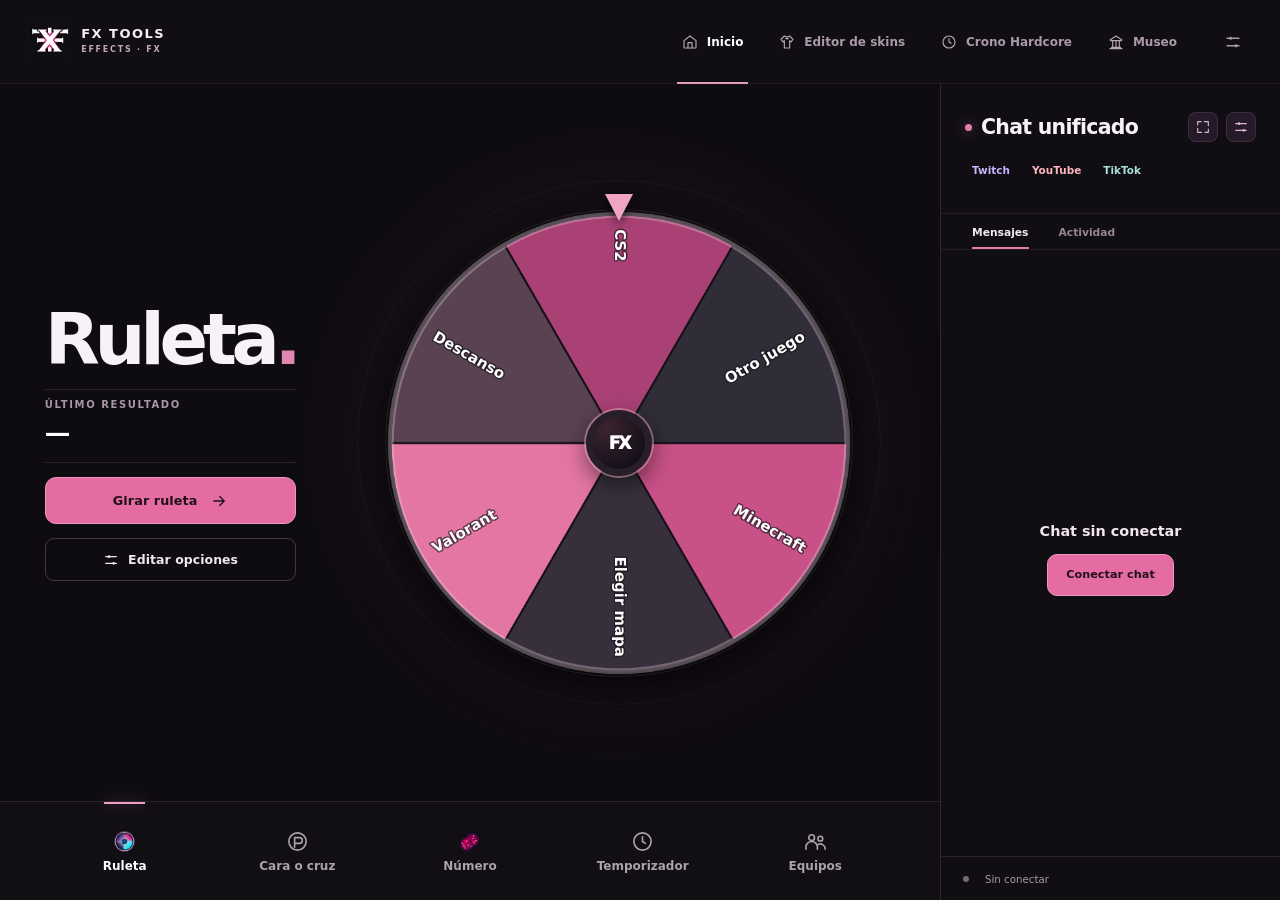
==== commit 6b1e4114: "Add files via upload" ====
--- a/index.html
+++ b/index.html
@@ -1,135 +1,124 @@
-<!doctype html>
+<!DOCTYPE html>
+
 <html lang="es">
 <head>
-  <meta charset="utf-8" />
-  <meta name="viewport" content="width=device-width,initial-scale=1" />
-  <meta name="theme-color" content="#08080c" />
-  <title>FX Tools · Estudio</title>
-  <link rel="icon" type="image/png" href="favicon.png?v=4.0" />
-  <link rel="shortcut icon" type="image/png" href="favicon.png?v=4.0" />
-  <link rel="apple-touch-icon" href="favicon.png?v=4.0" />
-  <link rel="stylesheet" href="css/global.css" />
-  <link rel="stylesheet" href="css/home.css" />
-<link rel="stylesheet" href="css/fx-unified.css?v=2.0" />
-  <link rel="stylesheet" href="css/fx-studio-v3.css?v=4.0" />
-</head>
+<meta charset="utf-8"/>
+<meta content="width=device-width,initial-scale=1" name="viewport"/>
+<meta content="#08080c" name="theme-color"/>
+<title>FX Tools · Estudio</title>
+<link href="favicon.png?v=4.0" rel="icon" type="image/png"/>
+<link href="favicon.png?v=4.0" rel="shortcut icon" type="image/png"/>
+<link href="favicon.png?v=4.0" rel="apple-touch-icon"/>
+<link href="css/global.css" rel="stylesheet"/>
+<link href="css/home.css" rel="stylesheet"/>
+<link href="css/fx-unified.css?v=2.0" rel="stylesheet"/>
+<link href="css/fx-studio-v3.css?v=4.0" rel="stylesheet"/>
+<link href="css/fx-layout-clean.css?v=4.2" rel="stylesheet"/>
+<link rel="stylesheet" href="css/fx-v43.css?v=4.3"/><link rel="stylesheet" href="css/fx-v44.css?v=4.4"/><link rel="stylesheet" href="css/fx-v45.css?v=4.5"/></head>
 <body class="fx-unified fx-home">
-<svg class="icon-sprite" aria-hidden="true" xmlns="http://www.w3.org/2000/svg">
-  <symbol id="ic-home" viewBox="0 0 24 24"><path d="m3 10 9-7 9 7v10a1 1 0 0 1-1 1H4a1 1 0 0 1-1-1z"/><path d="M9 21v-8h6v8"/></symbol>
-  <symbol id="ic-skin" viewBox="0 0 24 24"><path d="m8 3 4 2 4-2 5 5-3 4-2-2v11H8V10l-2 2-3-4z"/><path d="M10 7h4"/></symbol>
-  <symbol id="ic-clock" viewBox="0 0 24 24"><circle cx="12" cy="12" r="9"/><path d="M12 7v5l3 2"/></symbol>
-  <symbol id="ic-museum" viewBox="0 0 24 24"><path d="m3 9 9-6 9 6M4 10h16M5 20h14M3 22h18M7 10v10M12 10v10M17 10v10"/></symbol>
-  <symbol id="ic-wheel" viewBox="0 0 24 24"><circle cx="12" cy="12" r="9"/><circle cx="12" cy="12" r="2"/><path d="M12 3v7m0 4v7M3 12h7m4 0h7M5.6 5.6l5 5m2.8 2.8 5 5M18.4 5.6l-5 5m-2.8 2.8-5 5"/></symbol>
-  <symbol id="ic-coin" viewBox="0 0 24 24"><circle cx="12" cy="12" r="9"/><path d="M9 8h5a3 3 0 0 1 0 6H9m0-6v10m0-4h6"/></symbol>
-  <symbol id="ic-dice" viewBox="0 0 24 24"><rect x="3" y="3" width="18" height="18" rx="4"/><path d="M8 8h.01M16 8h.01M12 12h.01M8 16h.01M16 16h.01" stroke-width="3" stroke-linecap="round"/></symbol>
-  <symbol id="ic-teams" viewBox="0 0 24 24"><circle cx="8" cy="8" r="3"/><circle cx="17" cy="9" r="2.5"/><path d="M2 20v-2a6 6 0 0 1 12 0v2M15 15a5 5 0 0 1 7 4v1"/></symbol>
-  <symbol id="ic-download" viewBox="0 0 24 24"><path d="M12 3v12m-4-4 4 4 4-4M4 17v4h16v-4"/></symbol>
-  <symbol id="ic-upload" viewBox="0 0 24 24"><path d="M12 16V4m-4 4 4-4 4 4M4 17v4h16v-4"/></symbol>
-  <symbol id="ic-arrow" viewBox="0 0 24 24"><path d="M5 12h14m-6-6 6 6-6 6"/></symbol>
-  <symbol id="ic-spark" viewBox="0 0 24 24"><path d="m12 2 2.7 7.3L22 12l-7.3 2.7L12 22l-2.7-7.3L2 12l7.3-2.7z"/></symbol>
-  <symbol id="ic-chat" viewBox="0 0 24 24"><path d="M21 11.5a8.4 8.4 0 0 1-9 8.4 9.1 9.1 0 0 1-4.2-1.1L3 20l1.3-4.8A8.4 8.4 0 1 1 21 11.5Z"/></symbol>
-  <symbol id="ic-expand" viewBox="0 0 24 24"><path d="M4 9V4h5M20 15v5h-5M14 4h6v6M4 14v6h6"/></symbol>
-  <symbol id="ic-settings" viewBox="0 0 24 24"><path d="M4 7h16M4 17h16"/><circle cx="9" cy="7" r="2" fill="currentColor" stroke="none"/><circle cx="16" cy="17" r="2" fill="currentColor" stroke="none"/></symbol>
+<svg aria-hidden="true" class="icon-sprite" xmlns="http://www.w3.org/2000/svg">
+<symbol id="ic-home" viewbox="0 0 24 24"><path d="m3 10 9-7 9 7v10a1 1 0 0 1-1 1H4a1 1 0 0 1-1-1z"></path><path d="M9 21v-8h6v8"></path></symbol>
+<symbol id="ic-skin" viewbox="0 0 24 24"><path d="m8 3 4 2 4-2 5 5-3 4-2-2v11H8V10l-2 2-3-4z"></path><path d="M10 7h4"></path></symbol>
+<symbol id="ic-clock" viewbox="0 0 24 24"><circle cx="12" cy="12" r="9"></circle><path d="M12 7v5l3 2"></path></symbol>
+<symbol id="ic-museum" viewbox="0 0 24 24"><path d="m3 9 9-6 9 6M4 10h16M5 20h14M3 22h18M7 10v10M12 10v10M17 10v10"></path></symbol>
+<symbol id="ic-wheel" viewbox="0 0 24 24"><circle cx="12" cy="12" r="9"></circle><circle cx="12" cy="12" r="2"></circle><path d="M12 3v7m0 4v7M3 12h7m4 0h7M5.6 5.6l5 5m2.8 2.8 5 5M18.4 5.6l-5 5m-2.8 2.8-5 5"></path></symbol>
+<symbol id="ic-coin" viewbox="0 0 24 24"><circle cx="12" cy="12" r="9"></circle><path d="M9 8h5a3 3 0 0 1 0 6H9m0-6v10m0-4h6"></path></symbol>
+<symbol id="ic-dice" viewbox="0 0 24 24"><rect height="18" rx="4" width="18" x="3" y="3"></rect><path d="M8 8h.01M16 8h.01M12 12h.01M8 16h.01M16 16h.01" stroke-linecap="round" stroke-width="3"></path></symbol>
+<symbol id="ic-teams" viewbox="0 0 24 24"><circle cx="8" cy="8" r="3"></circle><circle cx="17" cy="9" r="2.5"></circle><path d="M2 20v-2a6 6 0 0 1 12 0v2M15 15a5 5 0 0 1 7 4v1"></path></symbol>
+<symbol id="ic-download" viewbox="0 0 24 24"><path d="M12 3v12m-4-4 4 4 4-4M4 17v4h16v-4"></path></symbol>
+<symbol id="ic-upload" viewbox="0 0 24 24"><path d="M12 16V4m-4 4 4-4 4 4M4 17v4h16v-4"></path></symbol>
+<symbol id="ic-arrow" viewbox="0 0 24 24"><path d="M5 12h14m-6-6 6 6-6 6"></path></symbol>
+<symbol id="ic-spark" viewbox="0 0 24 24"><path d="m12 2 2.7 7.3L22 12l-7.3 2.7L12 22l-2.7-7.3L2 12l7.3-2.7z"></path></symbol>
+<symbol id="ic-chat" viewbox="0 0 24 24"><path d="M21 11.5a8.4 8.4 0 0 1-9 8.4 9.1 9.1 0 0 1-4.2-1.1L3 20l1.3-4.8A8.4 8.4 0 1 1 21 11.5Z"></path></symbol>
+<symbol id="ic-expand" viewbox="0 0 24 24"><path d="M4 9V4h5M20 15v5h-5M14 4h6v6M4 14v6h6"></path></symbol>
+<symbol id="ic-settings" viewbox="0 0 24 24"><path d="M4 7h16M4 17h16"></path><circle cx="9" cy="7" fill="currentColor" r="2" stroke="none"></circle><circle cx="16" cy="17" fill="currentColor" r="2" stroke="none"></circle></symbol>
 </svg>
-<div class="app-shell fx-shell">
-  <aside class="sidebar-nav fx-sidebar">
-    <a class="brand fx-brand" href="./" aria-label="FX Tools, inicio">
-      <span class="brand-mark"><img class="brand-png" src="favicon.png?v=4.0" alt="" onload="this.nextElementSibling.hidden=true" onerror="this.hidden=true"><span class="brand-text-logo">FX<span>.</span></span></span>
-      <span class="brand-copy"><strong>FX TOOLS</strong><span>EFFECTS</span></span>
-    </a>
-    <nav class="sidebar-links" aria-label="Navegación principal">
-      <div class="nav-group"><div class="nav-label">Espacios</div>
-        <a class="nav-link active" href="./" aria-current="page"><svg class="ui-icon"><use href="#ic-home"/></svg><span>Inicio</span></a>
-        <a class="nav-link" href="skin-editor/"><svg class="ui-icon"><use href="#ic-skin"/></svg><span>Editor de skins</span></a>
-        <a class="nav-link" href="crono/"><svg class="ui-icon"><use href="#ic-clock"/></svg><span>Crono Hardcore</span></a>
-        <a class="nav-link" href="museo/"><svg class="ui-icon"><use href="#ic-museum"/></svg><span>Museo</span></a>
-      </div>
-      <div class="nav-group sidebar-tool-group"><div class="nav-label">Herramientas</div>
-        <button class="nav-link side-stage active-tool" type="button" data-stage="roulette"><img class="fx-custom-tool-icon" src="RULETA.png" alt="" loading="eager" onload="this.nextElementSibling.hidden=true" onerror="this.hidden=true"><svg class="ui-icon fx-svg-icon-fallback"><use href="#ic-wheel"/></svg><span>Ruleta</span></button>
-        <button class="nav-link side-stage" type="button" data-stage="coin"><svg class="ui-icon"><use href="#ic-coin"/></svg><span>Cara o cruz</span></button>
-        <button class="nav-link side-stage" type="button" data-stage="random"><img class="fx-custom-tool-icon" src="DADOS.png" alt="" loading="eager" onload="this.nextElementSibling.hidden=true" onerror="this.hidden=true"><svg class="ui-icon fx-svg-icon-fallback"><use href="#ic-dice"/></svg><span>Número aleatorio</span></button>
-        <button class="nav-link side-stage" type="button" data-stage="timer"><svg class="ui-icon"><use href="#ic-clock"/></svg><span>Temporizador</span></button>
-        <button class="nav-link side-stage" type="button" data-stage="teams"><svg class="ui-icon"><use href="#ic-teams"/></svg><span>Equipos</span></button>
-      </div>
-    </nav>
-    <div class="sidebar-bottom">
-      <button class="nav-link sidebar-settings-btn" id="open-settings" type="button"><svg class="ui-icon"><use href="#ic-settings"/></svg><span>Ajustes</span></button>
-    </div>
-  </aside>
+<div class="app-shell fx-shell fx-layout-clean">
+<header class="fx-site-header">
+<a aria-label="FX Tools, inicio" class="fx-header-brand" href="./">
+<span aria-hidden="true" class="fx-header-logo-slot"><img alt="" onerror="this.hidden=true" src="favicon.png?v=4.0"/></span>
+<span class="fx-header-brand-copy"><strong>FX TOOLS</strong><small>EFFECTS · FX</small></span>
+</a>
+<nav aria-label="Secciones del canal" class="fx-primary-nav">
+<a aria-current="page" class="fx-section-link is-active" href="./"><svg class="ui-icon"><use href="#ic-home"></use></svg><span>Inicio</span></a>
+<a class="fx-section-link" href="skin-editor/"><svg class="ui-icon"><use href="#ic-skin"></use></svg><span>Editor de skins</span></a>
+<a class="fx-section-link" href="crono/"><svg class="ui-icon"><use href="#ic-clock"></use></svg><span>Crono Hardcore</span></a>
+<a class="fx-section-link" href="museo/"><svg class="ui-icon"><use href="#ic-museum"></use></svg><span>Museo</span></a>
+<button aria-label="Ajustes" class="fx-header-settings" id="open-settings" title="Ajustes" type="button"><svg class="ui-icon"><use href="#ic-settings"></use></svg></button>
+</nav>
+</header>
+<main class="main fx-main">
+<div class="workspace-layout">
+<section aria-label="Herramientas principales" class="workspace">
+<div class="stage-surface" id="stage-surface">
+<div aria-hidden="true" class="stage-grid-decoration"></div>
+<section aria-labelledby="tab-roulette" class="tool-stage is-current" id="stage-roulette" role="tabpanel">
 
-  <main class="main fx-main">
-    <div class="workspace-layout">
-      <section class="workspace" aria-label="Herramientas principales">
-        <div class="workspace-kicker"><span>HERRAMIENTAS</span><span class="workspace-kicker-end">01 — 05 / TU ESPACIO</span></div>
-        <div class="stage-nav" role="tablist" aria-label="Seleccionar herramienta">
-          <button class="stage-tab is-active" role="tab" type="button" id="tab-roulette" data-stage="roulette" aria-controls="stage-roulette" aria-selected="true"><img class="fx-custom-tool-icon" src="RULETA.png" alt="" loading="eager" onload="this.nextElementSibling.hidden=true" onerror="this.hidden=true"><svg class="ui-icon fx-svg-icon-fallback"><use href="#ic-wheel"/></svg><span>Ruleta</span></button>
-          <button class="stage-tab" role="tab" type="button" id="tab-coin" data-stage="coin" aria-controls="stage-coin" aria-selected="false"><svg class="ui-icon"><use href="#ic-coin"/></svg><span>Cara o cruz</span></button>
-          <button class="stage-tab" role="tab" type="button" id="tab-random" data-stage="random" aria-controls="stage-random" aria-selected="false"><img class="fx-custom-tool-icon" src="DADOS.png" alt="" loading="eager" onload="this.nextElementSibling.hidden=true" onerror="this.hidden=true"><svg class="ui-icon fx-svg-icon-fallback"><use href="#ic-dice"/></svg><span>Número</span></button>
-          <button class="stage-tab" role="tab" type="button" id="tab-timer" data-stage="timer" aria-controls="stage-timer" aria-selected="false"><svg class="ui-icon"><use href="#ic-clock"/></svg><span>Temporizador</span></button>
-          <button class="stage-tab" role="tab" type="button" id="tab-teams" data-stage="teams" aria-controls="stage-teams" aria-selected="false"><svg class="ui-icon"><use href="#ic-teams"/></svg><span>Equipos</span></button>
-        </div>
-        <div class="stage-surface" id="stage-surface">
-          <div class="stage-grid-decoration" aria-hidden="true"></div>
-          <section class="tool-stage is-current" id="stage-roulette" role="tabpanel" aria-labelledby="tab-roulette">
-            <div class="stage-header"><div><div class="stage-index">01 / 05</div><h2>Ruleta</h2></div><button class="btn subtle-btn" id="edit-roulette" type="button"><svg class="ui-icon"><use href="#ic-settings"/></svg> Opciones</button></div>
-            <div class="roulette-scene" id="ruleta">
-              <div class="wheel-area"><div class="wheel-halo"><div class="wheel-wrap"><div class="wheel-pointer"></div><canvas id="wheel" width="720" height="720" aria-label="Ruleta de opciones"></canvas><div class="wheel-center"><span>FX</span></div></div></div></div>
-              <div class="roulette-side"><div class="result-block"><span class="result-caption">Último resultado</span><strong id="roulette-result" aria-live="polite">—</strong></div><button class="btn primary action-btn" id="spin-btn" type="button">Girar ruleta <svg class="ui-icon"><use href="#ic-arrow"/></svg></button><span class="stage-hint">Hasta 24 opciones personalizadas</span></div>
-            </div>
-          </section>
-          <section class="tool-stage" id="stage-coin" role="tabpanel" aria-labelledby="tab-coin" hidden>
-            <div class="stage-header"><div><div class="stage-index">02 / 05</div><h2>Cara o cruz</h2></div></div>
-            <div class="centered-tool coin-scene"><div class="coin-aura"><div class="coin" id="coin" aria-live="polite">?</div></div><div class="scene-under"><div class="small-label" id="coin-status" aria-live="polite">Lanza la moneda</div><button class="btn primary action-btn" id="coin-flip" type="button">Lanzar moneda <svg class="ui-icon"><use href="#ic-arrow"/></svg></button></div></div>
-          </section>
-          <section class="tool-stage" id="stage-random" role="tabpanel" aria-labelledby="tab-random" hidden>
-            <div class="stage-header"><div><div class="stage-index">03 / 05</div><h2>Número aleatorio</h2></div></div>
-            <div class="centered-tool random-scene"><div class="random-result" id="random-result" aria-live="polite">—</div><div class="random-controls"><div class="field"><label for="random-min">Mínimo</label><input class="input" id="random-min" type="number" value="1"></div><div class="field"><label for="random-max">Máximo</label><input class="input" id="random-max" type="number" value="100"></div></div><button class="btn primary action-btn" id="random-generate" type="button">Generar número <svg class="ui-icon"><use href="#ic-arrow"/></svg></button></div>
-          </section>
-          <section class="tool-stage" id="stage-timer" role="tabpanel" aria-labelledby="tab-timer" hidden>
-            <div class="stage-header"><div><div class="stage-index">04 / 05</div><h2>Temporizador</h2></div></div>
-            <div class="centered-tool timer-scene"><div class="timer-ring" id="timer-ring"><div class="timer-display" id="timer-display" aria-live="off">05:00</div></div><div class="timer-controls"><div class="field"><label for="timer-minutes">Minutos</label><div class="timer-config"><input class="input" id="timer-minutes" type="number" min="1" max="999" value="5"><button class="btn subtle-btn" id="timer-set" type="button">Aplicar</button></div></div><div class="timer-actions"><button class="btn primary" id="timer-start" type="button">Iniciar</button><button class="btn subtle-btn" id="timer-reset" type="button">Reiniciar</button></div></div></div>
-          </section>
-          <section class="tool-stage" id="stage-teams" role="tabpanel" aria-labelledby="tab-teams" hidden>
-            <div class="stage-header"><div><div class="stage-index">05 / 05</div><h2>Generador de equipos</h2></div></div>
-            <div class="teams-scene" id="equipos"><div class="team-form"><div class="field"><label for="players-input">Participantes · separados por comas</label><textarea class="textarea" id="players-input"></textarea></div><div class="team-actions"><div class="field"><label>Número de equipos</label><div class="team-count"><button class="btn icon small" id="teams-minus" type="button" aria-label="Quitar equipo">−</button><output id="teams-count">2</output><button class="btn icon small" id="teams-plus" type="button" aria-label="Añadir equipo">+</button></div></div><button class="btn primary action-btn" id="generate-teams" type="button">Generar equipos <svg class="ui-icon"><use href="#ic-arrow"/></svg></button></div></div><div id="teams-output" class="teams-output" aria-live="polite"></div></div>
-          </section>
-        </div>
-      </section>
-      <aside class="chat-area" id="chat" aria-label="Chat unificado">
-        <div class="chat-head">
-          <div class="chat-head-info"><div class="chat-overline">EN DIRECTO / COMUNIDAD</div><div class="chat-title"><span class="chat-signal"></span><h2>Chat unificado</h2></div></div>
-          <div class="chat-head-actions">
-            <button class="chat-icon-btn" id="toggle-live-mode" type="button" aria-pressed="false" title="Modo directo"><svg class="ui-icon"><use href="#ic-expand"/></svg></button>
-            <button class="chat-icon-btn" id="chat-settings-trigger" type="button" aria-label="Configurar chat" title="Configurar chat"><svg class="ui-icon"><use href="#ic-settings"/></svg></button>
-          </div>
-        </div>
-        <div class="chat-platforms" aria-label="Plataformas compatibles"><span class="platform-chip twitch">Twitch</span><span class="platform-chip youtube">YouTube</span><span class="platform-chip tiktok">TikTok</span></div>
-        <div class="chat-tabs" role="tablist" aria-label="Contenido del panel">
-          <button class="chat-tab is-active" type="button" data-chat-tab="messages" role="tab" aria-selected="true">Mensajes</button>
-          <button class="chat-tab" type="button" data-chat-tab="activity" role="tab" aria-selected="false">Actividad</button>
-        </div>
-        <div class="chat-content">
-          <div class="chat-view is-active" id="chat-messages" role="tabpanel">
-            <div class="chat-empty" id="chat-empty">
-              <div class="chat-empty-art"><span>◌</span><span>◌</span><span>◌</span></div>
-              <strong>Tu chat, en un solo lugar.</strong>
-              <p>Conecta una fuente de chat combinado para leer tus mensajes aquí, sin abrir otra ventana.</p>
-              <button class="btn primary" type="button" id="chat-connect">Conectar chat</button>
-            </div>
-            <iframe id="unified-chat-frame" class="unified-chat-frame" title="Chat unificado de lectura" src="about:blank" referrerpolicy="strict-origin-when-cross-origin" hidden></iframe>
-          </div>
-          <div class="chat-view" id="chat-activity" role="tabpanel" hidden>
-            <div class="chat-empty chat-activity-empty"><div class="chat-empty-art">✧</div><strong>Actividad reciente</strong><p>Espacio reservado para seguidores, suscripciones y eventos. Todavía no hay un proveedor de actividad conectado.</p></div>
-          </div>
-        </div>
-        <div class="chat-footer"><span id="chat-connection-label"><span class="chat-offline-dot"></span> Sin conectar</span><button id="chat-open-link" class="chat-open-link" type="button" hidden>Abrir fuente ↗</button></div>
-      </aside>
-    </div>
-  </main>
+<div class="fx-roulette-info"><div class="stage-header"><div><h2>Ruleta<span class="fx-heading-period">.</span></h2></div></div><div class="roulette-side"><div class="result-block"><span class="result-caption">Último resultado</span><strong aria-live="polite" id="roulette-result">—</strong></div><button class="btn primary action-btn" id="spin-btn" type="button">Girar ruleta <svg class="ui-icon"><use href="#ic-arrow"></use></svg></button><button class="btn subtle-btn" id="edit-roulette" type="button"><svg class="ui-icon"><use href="#ic-settings"></use></svg> Editar opciones</button></div></div><div class="roulette-scene" id="ruleta">
+<div class="wheel-area"><div class="wheel-halo"><div class="wheel-wrap"><div class="wheel-pointer"></div><canvas aria-label="Ruleta de opciones" height="720" id="wheel" width="720"></canvas><div class="wheel-center"><span>FX</span></div></div></div></div>
+
 </div>
-<div class="modal-backdrop" id="modal-chat" role="dialog" aria-modal="true" aria-labelledby="chat-modal-title"><div class="modal-card chat-modal"><div class="modal-head"><div><div class="panel-title" id="chat-modal-title">Conectar el chat unificado</div><div class="panel-desc">Pega el enlace de un visor combinado que permita mostrarse en otra página. FX Tools no recibe automáticamente los mensajes de las plataformas.</div></div><button class="btn icon small" data-close type="button" aria-label="Cerrar">×</button></div><div class="modal-body"><label class="chat-modal-label" for="chat-source-url">URL de tu visor combinado</label><input class="input" id="chat-source-url" type="url" placeholder="https://…" autocomplete="off" spellcheck="false" /><p class="chat-modal-help">Necesitas un proveedor que recopile los chats. Algunas páginas impiden su uso en iframe; si ocurre, usa una URL de visor diseñada para incrustar, no la página normal de Twitch o TikTok.</p><div class="chat-modal-actions"><button class="btn" id="chat-remove-source" type="button">Desconectar</button><button class="btn primary" id="chat-save-source" type="button">Guardar fuente</button></div></div></div></div>
-<div class="modal-backdrop" id="modal-settings" role="dialog" aria-modal="true" aria-labelledby="settings-modal-title"><div class="modal-card"><div class="modal-head"><div><div class="panel-title" id="settings-modal-title">Ajustes</div><div class="panel-desc">Gestiona tu copia de seguridad y otras opciones del estudio.</div></div><button class="btn icon small" data-close type="button" aria-label="Cerrar">×</button></div><div class="modal-body settings-modal-body"><div class="settings-actions"><button class="btn backup-btn" id="export-data" type="button"><svg class="ui-icon"><use href="#ic-download"/></svg><span>Exportar datos</span></button><label class="btn backup-btn" for="import-data" role="button" tabindex="0"><svg class="ui-icon"><use href="#ic-upload"/></svg><span>Importar datos</span></label><input id="import-data" type="file" accept=".json,application/json" hidden></div><p class="chat-modal-help">Usa exportar para guardar una copia de tus datos. Importar reemplazará los datos guardados en este navegador.</p></div></div></div>
-<div class="modal-backdrop" id="modal-roulette" role="dialog" aria-modal="true" aria-labelledby="roulette-modal-title"><div class="modal-card"><div class="modal-head"><div><div class="panel-title" id="roulette-modal-title">Opciones de ruleta</div><div class="panel-desc">Escribe las opciones separadas por comas. Máximo 24.</div></div><button class="btn icon small" data-close type="button" aria-label="Cerrar">×</button></div><div class="modal-body"><textarea class="textarea" id="roulette-options" aria-label="Opciones separadas por comas"></textarea></div><div class="modal-actions"><button class="btn" data-close type="button">Cancelar</button><button class="btn primary" id="save-roulette" type="button">Guardar opciones</button></div></div></div>
-<div class="toast-wrap" aria-live="polite"></div>
-<script src="js/storage.js"></script><script src="js/roulette.js"></script><script src="js/teams.js"></script><script src="js/timer.js"></script><script src="js/home.js"></script>
+</section>
+<section aria-labelledby="tab-coin" class="tool-stage" hidden="" id="stage-coin" role="tabpanel">
+<div class="stage-header"><div><h2>Cara o cruz</h2></div></div>
+<div class="centered-tool coin-scene"><div class="coin-aura fx-coin-perspective"><div class="fx-coin-lift"><div class="fx-coin-tilt"><div class="fx-coin-object" id="coin" aria-hidden="true"><div class="fx-coin-edge" aria-hidden="true"></div><div class="fx-coin-face fx-coin-front"><span>CARA</span></div><div class="fx-coin-face fx-coin-back"><span>CRUZ</span></div></div></div></div><div class="fx-coin-shadow" aria-hidden="true"></div></div><div class="scene-under"><div aria-live="polite" class="small-label" id="coin-status">Lanza la moneda</div><button class="btn primary action-btn" id="coin-flip" type="button">Lanzar moneda <svg class="ui-icon"><use href="#ic-arrow"></use></svg></button></div></div>
+</section>
+<section aria-labelledby="tab-random" class="tool-stage" hidden="" id="stage-random" role="tabpanel">
+<div class="stage-header"><div><h2>Número aleatorio</h2></div></div>
+<div class="centered-tool random-scene"><div class="fx-die-stage"><div class="fx-die-shadow"></div><div class="fx-die-lift"><div class="fx-die-tilt"><div class="fx-die-spin-y"><div class="fx-die" id="fx-die" aria-hidden="true"><div class="fx-die-face fx-die-front"><span class="fx-die-screen" id="fx-die-screen">—</span></div><div class="fx-die-face fx-die-back"><span class="fx-die-screen">···</span></div><div class="fx-die-face fx-die-right"><span class="fx-die-screen">···</span></div><div class="fx-die-face fx-die-left"><span class="fx-die-screen">···</span></div><div class="fx-die-face fx-die-top"><span class="fx-die-screen">···</span></div><div class="fx-die-face fx-die-bottom"><span class="fx-die-screen">···</span></div></div></div></div></div></div><output aria-live="polite" aria-atomic="true" class="fx-visually-hidden" id="random-result">—</output><div class="random-controls"><div class="field"><label for="random-min">Mínimo</label><input class="input" id="random-min" type="number" value="1"/></div><div class="field"><label for="random-max">Máximo</label><input class="input" id="random-max" type="number" value="100"/></div></div><button class="btn primary action-btn" id="random-generate" type="button">Generar número <svg class="ui-icon"><use href="#ic-arrow"></use></svg></button></div>
+</section>
+<section aria-labelledby="tab-timer" class="tool-stage" hidden="" id="stage-timer" role="tabpanel">
+<div class="stage-header"><div><h2>Temporizador</h2></div></div>
+<div class="centered-tool timer-scene"><div class="timer-ring" id="timer-ring"><div aria-live="off" class="timer-display" id="timer-display">05:00</div></div><div class="timer-controls"><div class="field"><label for="timer-minutes">Minutos</label><div class="timer-config"><input class="input" id="timer-minutes" max="999" min="1" type="number" value="5"/><button class="btn subtle-btn" id="timer-set" type="button">Aplicar</button></div></div><div class="timer-actions"><button class="btn primary" id="timer-start" type="button">Iniciar</button><button class="btn subtle-btn" id="timer-reset" type="button">Reiniciar</button></div></div></div>
+</section>
+<section aria-labelledby="tab-teams" class="tool-stage" hidden="" id="stage-teams" role="tabpanel">
+<div class="stage-header"><div><h2>Generador de equipos</h2></div></div>
+<div class="teams-scene" id="equipos"><div class="team-form"><div class="field"><label for="players-input">Participantes · separados por comas</label><textarea class="textarea" id="players-input"></textarea></div><div class="team-actions"><div class="field"><label>Número de equipos</label><div class="team-count"><button aria-label="Quitar equipo" class="btn icon small" id="teams-minus" type="button">−</button><output id="teams-count">2</output><button aria-label="Añadir equipo" class="btn icon small" id="teams-plus" type="button">+</button></div></div><button class="btn primary action-btn" id="generate-teams" type="button">Generar equipos <svg class="ui-icon"><use href="#ic-arrow"></use></svg></button></div></div><div aria-live="polite" class="teams-output" id="teams-output"></div></div>
+</section>
+</div>
+<div aria-label="Seleccionar herramienta" class="stage-nav" role="tablist">
+<button aria-controls="stage-roulette" aria-selected="true" class="stage-tab is-active" data-stage="roulette" id="tab-roulette" role="tab" type="button"><img alt="" class="fx-custom-tool-icon" loading="eager" onerror="this.hidden=true" onload="this.nextElementSibling.hidden=true" src="RULETA.png"/><span aria-hidden="true" class="fx-image-slot"></span><span>Ruleta</span></button>
+<button aria-controls="stage-coin" aria-selected="false" class="stage-tab" data-stage="coin" id="tab-coin" role="tab" type="button"><svg class="ui-icon"><use href="#ic-coin"></use></svg><span>Cara o cruz</span></button>
+<button aria-controls="stage-random" aria-selected="false" class="stage-tab" data-stage="random" id="tab-random" role="tab" type="button"><img alt="" class="fx-custom-tool-icon" loading="eager" onerror="this.hidden=true" onload="this.nextElementSibling.hidden=true" src="DADOS.png"/><span aria-hidden="true" class="fx-image-slot"></span><span>Número</span></button>
+<button aria-controls="stage-timer" aria-selected="false" class="stage-tab" data-stage="timer" id="tab-timer" role="tab" type="button"><svg class="ui-icon"><use href="#ic-clock"></use></svg><span>Temporizador</span></button>
+<button aria-controls="stage-teams" aria-selected="false" class="stage-tab" data-stage="teams" id="tab-teams" role="tab" type="button"><svg class="ui-icon"><use href="#ic-teams"></use></svg><span>Equipos</span></button>
+</div>
+</section>
+<aside aria-label="Chat unificado" class="chat-area" id="chat">
+<div class="chat-head">
+<div class="chat-head-info"><div class="chat-overline">EN DIRECTO / COMUNIDAD</div><div class="chat-title"><span class="chat-signal"></span><h2>Chat unificado</h2></div></div>
+<div class="chat-head-actions">
+<button aria-pressed="false" class="chat-icon-btn" id="toggle-live-mode" title="Modo directo" type="button"><svg class="ui-icon"><use href="#ic-expand"></use></svg></button>
+<button aria-label="Configurar chat" class="chat-icon-btn" id="chat-settings-trigger" title="Configurar chat" type="button"><svg class="ui-icon"><use href="#ic-settings"></use></svg></button>
+</div>
+</div>
+<div aria-label="Plataformas compatibles" class="chat-platforms"><span class="platform-chip twitch">Twitch</span><span class="platform-chip youtube">YouTube</span><span class="platform-chip tiktok">TikTok</span></div>
+<div aria-label="Contenido del panel" class="chat-tabs" role="tablist">
+<button aria-selected="true" class="chat-tab is-active" data-chat-tab="messages" role="tab" type="button">Mensajes</button>
+<button aria-selected="false" class="chat-tab" data-chat-tab="activity" role="tab" type="button">Actividad</button>
+</div>
+<div class="chat-content">
+<div class="chat-view is-active" id="chat-messages" role="tabpanel">
+<div class="chat-empty" id="chat-empty">
+<div class="chat-empty-art"><span>◌</span><span>◌</span><span>◌</span></div>
+<strong>Chat sin conectar</strong>
+<p>Conecta una fuente de chat combinado para leer tus mensajes aquí, sin abrir otra ventana.</p>
+<button class="btn primary" id="chat-connect" type="button">Conectar chat</button>
+</div>
+<iframe class="unified-chat-frame" hidden="" id="unified-chat-frame" referrerpolicy="strict-origin-when-cross-origin" src="about:blank" title="Chat unificado de lectura"></iframe>
+</div>
+<div class="chat-view" hidden="" id="chat-activity" role="tabpanel">
+<div class="chat-empty chat-activity-empty"><div class="chat-empty-art">✧</div><strong>Actividad reciente</strong><p>Espacio reservado para seguidores, suscripciones y eventos. Todavía no hay un proveedor de actividad conectado.</p></div>
+</div>
+</div>
+<div class="chat-footer"><span id="chat-connection-label"><span class="chat-offline-dot"></span> Sin conectar</span><button class="chat-open-link" hidden="" id="chat-open-link" type="button">Abrir fuente ↗</button></div>
+</aside>
+</div>
+</main>
+</div>
+<div aria-labelledby="chat-modal-title" aria-modal="true" class="modal-backdrop" id="modal-chat" role="dialog"><div class="modal-card chat-modal"><div class="modal-head"><div><div class="panel-title" id="chat-modal-title">Conectar el chat unificado</div><div class="panel-desc">Pega el enlace de un visor combinado que permita mostrarse en otra página. FX Tools no recibe automáticamente los mensajes de las plataformas.</div></div><button aria-label="Cerrar" class="btn icon small" data-close="" type="button">×</button></div><div class="modal-body"><label class="chat-modal-label" for="chat-source-url">URL de tu visor combinado</label><input autocomplete="off" class="input" id="chat-source-url" placeholder="https://…" spellcheck="false" type="url"><p class="chat-modal-help">Necesitas un proveedor que recopile los chats. Algunas páginas impiden su uso en iframe; si ocurre, usa una URL de visor diseñada para incrustar, no la página normal de Twitch o TikTok.</p><div class="chat-modal-actions"><button class="btn" id="chat-remove-source" type="button">Desconectar</button><button class="btn primary" id="chat-save-source" type="button">Guardar fuente</button></div></input></div></div></div>
+<div aria-labelledby="settings-modal-title" aria-modal="true" class="modal-backdrop" id="modal-settings" role="dialog"><div class="modal-card"><div class="modal-head"><div><div class="panel-title" id="settings-modal-title">Ajustes</div><div class="panel-desc">Gestiona tu copia de seguridad y otras opciones del estudio.</div></div><button aria-label="Cerrar" class="btn icon small" data-close="" type="button">×</button></div><div class="modal-body settings-modal-body"><div class="settings-actions"><button class="btn backup-btn" id="export-data" type="button"><svg class="ui-icon"><use href="#ic-download"></use></svg><span>Exportar datos</span></button><label class="btn backup-btn" for="import-data" role="button" tabindex="0"><svg class="ui-icon"><use href="#ic-upload"></use></svg><span>Importar datos</span></label><input accept=".json,application/json" hidden="" id="import-data" type="file"/></div><p class="chat-modal-help">Usa exportar para guardar una copia de tus datos. Importar reemplazará los datos guardados en este navegador.</p></div></div></div>
+<div aria-labelledby="roulette-modal-title" aria-modal="true" class="modal-backdrop" id="modal-roulette" role="dialog"><div class="modal-card"><div class="modal-head"><div><div class="panel-title" id="roulette-modal-title">Opciones de ruleta</div><div class="panel-desc">Escribe las opciones separadas por comas. Máximo 24.</div></div><button aria-label="Cerrar" class="btn icon small" data-close="" type="button">×</button></div><div class="modal-body"><textarea aria-label="Opciones separadas por comas" class="textarea" id="roulette-options"></textarea></div><div class="modal-actions"><button class="btn" data-close="" type="button">Cancelar</button><button class="btn primary" id="save-roulette" type="button">Guardar opciones</button></div></div></div>
+<div aria-live="polite" class="toast-wrap"></div>
+<script src="js/storage.js"></script><script src="js/roulette.js"></script><script src="js/teams.js"></script><script src="js/timer.js"></script><script src="js/home.js?v=4.4"></script>
 <script src="js/section-gallery.js"></script><script src="js/fx-studio-v3.js"></script></body></html>
--- a/css/fx-layout-clean.css
+++ b/css/fx-layout-clean.css
@@ -0,0 +1,200 @@
+/* FX Tools / 4.1 — Reorganization of Inicio only.
+   No new raster or vector images. User assets keep their original filenames.
+   Original roulette, coin animation, timer, teams, random and chat scripts untouched. */
+
+body.fx-home { --fx-rose:#d77aab; --fx-rose-soft:#efb2cf; --fx-ink:#0c0b10; background:#0c0b10; }
+body.fx-home .app-shell.fx-layout-clean {
+  display:grid; grid-template-columns:minmax(0,1fr); grid-template-rows:84px minmax(0,1fr);
+  width:100%;max-width:none;min-height:100svh;height:100svh;overflow:hidden;
+  margin:0;padding:0;border:0;border-radius:0;background:#0e0c11;box-shadow:none;
+}
+/* Top-right section navigation; no fabricated crest or logo fallback. */
+body.fx-home .fx-site-header {
+  min-width:0; display:flex; align-items:stretch; justify-content:space-between; gap:24px;
+  height:84px; padding:0 clamp(18px,2.2vw,40px);border-bottom:1px solid #382c376c;
+  background:#110e13;
+}
+body.fx-home .fx-header-brand { display:flex;align-items:center;gap:10px;text-decoration:none;color:#f5eef2;flex:0 0 auto; }
+body.fx-home .fx-header-logo-slot {display:block;flex:none;width:43px;height:43px;position:relative;}
+body.fx-home .fx-header-logo-slot img {position:absolute;inset:0;width:100%;height:100%;object-fit:contain;}
+body.fx-home .fx-header-logo-slot img[hidden] {display:none;}
+body.fx-home .fx-header-brand-copy{display:flex;flex-direction:column;gap:4px;}
+body.fx-home .fx-header-brand-copy strong{font-size:13px;font-weight:850;letter-spacing:.115em;line-height:1.1;}
+body.fx-home .fx-header-brand-copy small{font-size:8px;font-weight:700;letter-spacing:.22em;color:#c4a7ba;line-height:1.3;}
+body.fx-home .fx-primary-nav{min-width:0;display:flex;align-items:stretch;justify-content:flex-end;gap:clamp(6px,1.4vw,26px);}
+body.fx-home .fx-section-link {position:relative;display:inline-flex;align-items:center;justify-content:center;gap:9px;padding:0 9px;
+ text-decoration:none;white-space:nowrap;font-size:12px;font-weight:600;color:#aa99aa;transition:color .18s;}
+body.fx-home .fx-section-link .ui-icon {height:16px;width:16px;color:#b5a6b4;}
+body.fx-home .fx-section-link:hover,body.fx-home .fx-section-link.is-active{color:#fff;}
+body.fx-home .fx-section-link.is-active:after {content:"";position:absolute;bottom:-1px;left:4px;right:4px;height:2px;background:#e59abf;}
+body.fx-home .fx-header-settings {display:grid;place-items:center;align-self:center;flex:0 0 auto;
+ height:38px;width:38px;margin-left:clamp(0px,1vw,10px);padding:0;border:0;border-radius:8px;cursor:pointer;background:transparent;color:#a99aa8;}
+body.fx-home .fx-header-settings:hover {color:#fff;background:#ffffff0c;}
+body.fx-home .fx-header-settings .ui-icon{width:18px;height:18px;}
+
+/* Continuous studio surface + prominent real unified chat. */
+body.fx-unified.fx-home .fx-main {display:flex;flex-direction:column;min-width:0;min-height:0;height:auto;
+ overflow:hidden;padding:0;background:#0e0c11;}
+body.fx-unified.fx-home .workspace-layout {display:grid;grid-template-columns:minmax(0,1fr) clamp(340px,23vw,450px);
+ gap:0;flex:1 1 auto;min-width:0;min-height:0;align-items:stretch;}
+body.fx-unified.fx-home .workspace{display:flex;flex-direction:column;min-width:0;min-height:0;overflow:hidden;}
+body.fx-unified.fx-home .stage-surface{position:relative;display:flex;flex-direction:column;flex:1;min-height:0;overflow:hidden;
+ border:0;border-radius:0;box-shadow:none;background:radial-gradient(ellipse 35% 48% at 64% 50%,#49263626,transparent 92%),#0e0c11;}
+body.fx-unified.fx-home .stage-surface::after{display:none;}
+body.fx-unified.fx-home .stage-grid-decoration{display:none;}
+body.fx-unified.fx-home .tool-stage {min-height:0;height:100%;flex:1 1 auto;padding:clamp(18px,3vw,50px);overflow:auto;scrollbar-width:thin;}
+body.fx-unified.fx-home .tool-stage[hidden]{display:none!important;}
+/* Bottom app launcher: actual original buttons and user-owned icons/slots. */
+body.fx-unified.fx-home .stage-nav{flex:0 0 99px;display:grid;grid-template-columns:repeat(5,minmax(0,1fr));
+ align-items:stretch;gap:0;margin:0;padding:0 clamp(18px,3vw,45px);border:0;border-top:1px solid #49344273;
+ border-radius:0;overflow:visible;background:#110e14;}
+body.fx-unified.fx-home .stage-tab{flex:initial;min-width:0;min-height:0;height:100%;padding:14px 3px 12px;
+ display:flex;flex-direction:column;gap:7px;align-items:center;justify-content:center;border:0;border-radius:0;
+ font-size:12px;font-weight:580;line-height:1.1;background:none;color:#ada1ae;}
+body.fx-unified.fx-home .stage-tab .ui-icon,body.fx-unified.fx-home .stage-tab .fx-custom-tool-icon,
+body.fx-unified.fx-home .stage-tab .fx-image-slot {width:23px;height:23px;flex:0 0 23px;}
+body.fx-unified.fx-home .stage-tab .fx-custom-tool-icon{object-fit:contain;}
+body.fx-unified.fx-home .stage-tab .fx-custom-tool-icon[hidden]{display:none;}
+body.fx-unified.fx-home .stage-tab .fx-image-slot[hidden]{display:none;}
+body.fx-unified.fx-home .stage-tab .fx-image-slot{display:block;}
+body.fx-unified.fx-home .stage-tab:hover{background:#f6a6c60a;color:#fff;}
+body.fx-unified.fx-home .stage-tab.is-active{background:none;color:#fff;}
+body.fx-unified.fx-home .stage-tab.is-active .ui-icon{color:#eca1c5;}
+body.fx-unified.fx-home .stage-tab.is-active:after{position:absolute;content:"";top:0;bottom:auto;left:38%;right:38%;height:2px;
+ background:#ee9fc5;box-shadow:0 0 13px #e68bb977;}
+/* No panels around the original tools. On roulette only, change their placement, not their mechanics. */
+body.fx-unified.fx-home #stage-roulette {display:grid;grid-template-areas:"heading wheel" "actions wheel";
+ grid-template-columns:minmax(210px,31%) minmax(0,1fr);grid-template-rows:auto 1fr;
+ gap:0 clamp(16px,2.7vw,50px);align-items:center;align-content:center;padding:20px clamp(22px,3.5vw,64px);}
+body.fx-unified.fx-home #stage-roulette .stage-header {grid-area:heading;align-self:end;display:block;margin-bottom:12px;}
+body.fx-unified.fx-home #stage-roulette .stage-header h2{font-size:clamp(3.2rem,5.6vw,6rem);line-height:1;letter-spacing:-.075em;
+ font-weight:820;margin:22px 0 0;white-space:nowrap;}
+body.fx-unified.fx-home #stage-roulette .fx-heading-period{color:#e087b1;}
+body.fx-unified.fx-home #stage-roulette .stage-index{font-size:9px;letter-spacing:.27em;white-space:nowrap;color:#d99dbb;}
+body.fx-unified.fx-home #stage-roulette .roulette-scene{display:contents;}
+body.fx-unified.fx-home #stage-roulette .wheel-area{grid-area:wheel;min-width:0;align-self:center;justify-self:center;width:100%;overflow:visible;}
+body.fx-unified.fx-home #stage-roulette .wheel-halo{width:100%;max-width:min(520px,52svh);}
+body.fx-unified.fx-home #stage-roulette .wheel-wrap {max-width:100%;}
+body.fx-unified.fx-home #stage-roulette .roulette-side{grid-area:actions;justify-self:start;align-self:start;
+ max-width:290px;min-width:0;width:100%;gap:14px;margin:0;display:flex;flex-direction:column;}
+body.fx-unified.fx-home #stage-roulette .result-block{padding:9px 0 15px;border-top:1px solid #5940506b;
+ border-bottom:1px solid #5940506b;}
+body.fx-unified.fx-home #stage-roulette .result-caption{display:block;font-size:10px;letter-spacing:.16em;color:#a996a7;margin-bottom:8px;}
+body.fx-unified.fx-home #stage-roulette #roulette-result{font-size:clamp(1.4rem,2vw,2.15rem);margin:0;line-height:1.15;}
+body.fx-unified.fx-home #stage-roulette .action-btn{width:100%;min-height:47px;}
+body.fx-unified.fx-home #stage-roulette #edit-roulette{display:flex;justify-content:center;align-items:center;gap:9px;
+ width:100%;min-height:43px;border-radius:9px;background:transparent;}
+body.fx-unified.fx-home #stage-roulette .stage-hint {display:none;}
+/* Other original components use their existing layout, dimensions, visuals and animations. */
+body.fx-unified.fx-home .tool-stage:not(#stage-roulette) .stage-header {flex:0 0 auto;}
+body.fx-unified.fx-home .tool-stage:not(#stage-roulette) .stage-header h2 {font-size:clamp(1.9rem,3.2vw,3.4rem);margin:10px 0;}
+body.fx-unified.fx-home .tool-stage:not(#stage-roulette) .centered-tool{min-height:0;flex:1 1 auto;}
+body.fx-unified.fx-home .tool-stage:not(#stage-roulette) .teams-scene {overflow:auto;}
+body.fx-unified.fx-home .chat-area {position:relative;top:0;align-self:stretch;display:flex;flex-direction:column;
+ width:auto;height:100%;min-height:0;max-height:none;margin:0;padding:0;overflow:hidden;
+ border:0;border-left:1px solid #53394985;border-radius:0;
+ box-shadow:none;background:#100e13;}
+body.fx-unified.fx-home .chat-head {padding:28px 24px 15px;min-height:0;margin:0;}
+body.fx-unified.fx-home .chat-overline{display:none;}
+body.fx-unified.fx-home .chat-title {gap:9px;}
+body.fx-unified.fx-home .chat-title h2 {font-size:1.28rem;letter-spacing:-.035em;}
+body.fx-unified.fx-home .chat-platforms {padding:0 24px 18px;gap:8px;}
+body.fx-unified.fx-home .platform-chip {border:0;padding:5px 7px;border-radius:4px;background:transparent;font-size:.65rem;}
+body.fx-unified.fx-home .chat-tabs {padding:0 20px;border-color:#4c37435c;}
+body.fx-unified.fx-home .chat-content{flex:1 1 auto;min-height:0;}
+body.fx-unified.fx-home .chat-view {min-height:0;}
+body.fx-unified.fx-home .chat-empty{background:transparent;min-height:0;flex:1;padding:20px 27px;gap:13px;}
+body.fx-unified.fx-home .chat-empty-art,body.fx-unified.fx-home .chat-empty p{display:none;}
+body.fx-unified.fx-home .chat-empty strong{font-size:.9rem;}
+body.fx-unified.fx-home .chat-footer{margin-top:auto;min-height:44px;padding:11px 22px;}
+body.fx-unified.fx-home .unified-chat-frame{min-height:0;background:#100e13;}
+/* Full-screen compact chat remains unchanged in behavior. */
+body.fx-unified.fx-home.fx-direct-mode .app-shell.fx-layout-clean {display:block;min-height:100svh;height:100svh;}
+body.fx-unified.fx-home.fx-direct-mode .fx-site-header{display:none;}
+body.fx-unified.fx-home.fx-direct-mode .fx-main{height:100svh;display:flex;padding:9px;}
+body.fx-unified.fx-home.fx-direct-mode .workspace-layout{display:flex;flex:1;min-height:0;}
+body.fx-unified.fx-home.fx-direct-mode .workspace{display:none!important;}
+body.fx-unified.fx-home.fx-direct-mode .chat-area{width:100%;height:100%;min-height:0;border:1px solid #53394985;border-radius:10px;}
+
+@media(max-width:1140px){
+ body.fx-home .app-shell.fx-layout-clean{height:auto;min-height:100svh;overflow:visible;grid-template-rows:auto 1fr;}
+ body.fx-home .fx-site-header{height:auto;min-height:80px;flex-wrap:wrap;padding:13px 22px 0;gap:3px 18px;}
+ body.fx-home .fx-primary-nav{flex-wrap:wrap;min-height:53px;gap:0 10px;}
+ body.fx-home .fx-section-link{min-height:50px;}
+ body.fx-unified.fx-home .fx-main{height:auto;min-height:calc(100svh - 80px);overflow:visible;}
+ body.fx-unified.fx-home .workspace-layout{grid-template-columns:minmax(0,1fr);}
+ body.fx-unified.fx-home .workspace{overflow:visible;min-height:650px;}
+ body.fx-unified.fx-home .stage-surface{min-height:550px;}
+ body.fx-unified.fx-home .tool-stage{min-height:550px;overflow:visible;}
+ body.fx-unified.fx-home .chat-area{height:560px;min-height:500px;border-left:0;border-top:1px solid #53394985;}
+ body.fx-unified.fx-home #stage-roulette .wheel-halo{max-width:min(420px,43vw);}
+}
+@media(max-width:690px){
+ body.fx-home .fx-site-header{justify-content:center;gap:8px;padding:15px 12px 0;}
+ body.fx-home .fx-header-brand{margin-right:auto;}
+ body.fx-home .fx-primary-nav{width:100%;justify-content:space-between;gap:0;}
+ body.fx-home .fx-section-link{gap:4px;padding:0 3px;font-size:10px;}
+ body.fx-home .fx-section-link .ui-icon{width:15px;height:15px;}
+ body.fx-home .fx-header-settings{margin-left:0;width:30px;}
+ body.fx-unified.fx-home .stage-nav{padding:0 5px;flex-basis:78px;}
+ body.fx-unified.fx-home .stage-tab{font-size:9px;gap:5px;padding:9px 2px;}
+ body.fx-unified.fx-home .stage-tab .ui-icon,body.fx-unified.fx-home .stage-tab .fx-custom-tool-icon,body.fx-unified.fx-home .stage-tab .fx-image-slot {width:20px;height:20px;flex-basis:20px;}
+ body.fx-unified.fx-home #stage-roulette{display:flex;flex-direction:column;padding:25px 17px;align-items:stretch;gap:13px;}
+ body.fx-unified.fx-home #stage-roulette .stage-header{margin:0;align-self:stretch;}
+ body.fx-unified.fx-home #stage-roulette .stage-header h2{font-size:clamp(3rem,12vw,4.5rem);margin-top:8px;}
+ body.fx-unified.fx-home #stage-roulette .roulette-scene{display:flex;flex-direction:column;gap:17px;min-height:0;}
+ body.fx-unified.fx-home #stage-roulette .wheel-area{order:0;align-self:center;}
+ body.fx-unified.fx-home #stage-roulette .wheel-halo{max-width:min(320px,76vw);}
+ body.fx-unified.fx-home #stage-roulette .roulette-side{order:1;align-self:center;max-width:350px;}
+ body.fx-unified.fx-home .chat-head{padding:20px 15px 12px;}
+ body.fx-unified.fx-home .chat-platforms{padding:0 15px 14px;}
+ body.fx-unified.fx-home .chat-area{min-height:470px;height:500px;}
+ body.fx-unified.fx-home .tool-stage:not(#stage-roulette){padding:25px 15px;}
+}
+/* V4's legacy full-viewport rules have a more specific :not() selector.
+   Override only the layout dimensions they previously controlled. */
+@media(min-width:1111px){
+ body.fx-unified.fx-home:not(.fx-direct-mode) .fx-main{
+   height:auto;min-height:0;overflow:hidden;padding:0;background:#0e0c11;
+ }
+ body.fx-unified.fx-home:not(.fx-direct-mode) .workspace-layout{
+   grid-template-columns:minmax(0,1fr) clamp(340px,23vw,450px);gap:0;min-height:0;
+ }
+ body.fx-unified.fx-home:not(.fx-direct-mode) .workspace {overflow:hidden;min-height:0;}
+ body.fx-unified.fx-home:not(.fx-direct-mode) .stage-nav {flex:0 0 99px;}
+ body.fx-unified.fx-home:not(.fx-direct-mode) .stage-surface {min-height:0;}
+ body.fx-unified.fx-home:not(.fx-direct-mode) .chat-area{
+   top:0;height:100%;min-height:0;padding:0;border:0;border-left:1px solid #53394985;border-radius:0;background:#100e13;
+ }
+}
+/* Small-screen chat: legacy generic mobile button flex must not stretch Connect. */
+body.fx-unified.fx-home .chat-empty .btn {flex:0 0 auto;align-self:center;min-height:42px;padding-inline:18px;}
+
+/* 4.2 — balanced original tool placements (no changes to drawing/animations). */
+@media(min-width:691px){
+ body.fx-unified.fx-home #stage-roulette{
+   grid-template-areas:none;grid-template-rows:minmax(0,1fr);grid-template-columns:minmax(210px,31%) minmax(0,1fr);
+   align-content:stretch;align-items:center;
+ }
+ body.fx-unified.fx-home #stage-roulette .fx-roulette-info{grid-column:1;grid-row:1;align-self:center;display:flex;flex-direction:column;gap:13px;min-width:0;}
+ body.fx-unified.fx-home #stage-roulette .stage-header{grid-area:auto;align-self:auto;margin:0;}
+ body.fx-unified.fx-home #stage-roulette .roulette-side{grid-area:auto;align-self:auto;justify-self:start;}
+ body.fx-unified.fx-home #stage-roulette .wheel-area{grid-area:auto;grid-column:2;grid-row:1;}
+ /* Other tools keep the exact original DOM and their active controls, aligned on one shared stage. */
+ body.fx-unified.fx-home .tool-stage:not(#stage-roulette){display:grid;grid-template-columns:minmax(210px,31%) minmax(0,1fr);grid-template-rows:minmax(0,1fr);align-items:center;column-gap:clamp(16px,2.7vw,50px);}
+ body.fx-unified.fx-home .tool-stage:not(#stage-roulette)>.stage-header{grid-column:1;grid-row:1;align-self:center;}
+ body.fx-unified.fx-home .tool-stage:not(#stage-roulette)>.centered-tool,
+ body.fx-unified.fx-home .tool-stage:not(#stage-roulette)>.teams-scene{grid-column:2;grid-row:1;align-self:center;justify-self:center;width:min(100%,650px);margin:0;}
+ body.fx-unified.fx-home .tool-stage:not(#stage-roulette)>.teams-scene{justify-self:stretch;}
+ body.fx-unified.fx-home #stage-coin .coin-scene{display:flex;flex-direction:column;align-items:center;justify-content:center;}
+ body.fx-unified.fx-home #stage-random .random-scene,body.fx-unified.fx-home #stage-timer .timer-scene{display:flex;flex-direction:column;align-items:center;justify-content:center;}
+}
+body.fx-unified.fx-home #stage-coin .coin{
+  /* Keep the original 3D rotation, duration, rise and fall; render the reverse side too. */
+  backface-visibility:visible;-webkit-backface-visibility:visible;
+}
+@media(max-width:690px){
+ body.fx-unified.fx-home #stage-roulette .fx-roulette-info{display:flex;flex-direction:column;gap:12px;align-self:stretch;}
+ body.fx-unified.fx-home #stage-roulette .roulette-side{width:100%;max-width:350px;align-self:flex-start;}
+ body.fx-unified.fx-home #stage-roulette .roulette-scene{display:flex;align-items:center;justify-content:center;}
+}
--- a/css/fx-v43.css
+++ b/css/fx-v43.css
@@ -0,0 +1,77 @@
+/* FX Tools 4.3 — functional shell refinements. Original photos, logos and animations retained.
+   The only 3D assets authored here are the explicitly requested neutral die and coin. */
+body.fx-unified.fx-home .stage-index{display:none!important}
+body.fx-unified.fx-home .tool-stage:not(#stage-roulette)>.stage-header{align-self:center}
+body.fx-unified.fx-home .tool-stage:not(#stage-roulette) .stage-header h2{margin:0;font-size:clamp(2.45rem,4.05vw,4.8rem);line-height:1.02;letter-spacing:-.065em;text-wrap:balance}
+body.fx-unified.fx-home .tool-stage:not(#stage-roulette) .stage-header{border:0;display:block;min-width:0}
+body.fx-unified.fx-home #stage-roulette .stage-header h2{margin:0}
+body.fx-unified.fx-home .stage-hint{display:none!important}
+/* The inactive screens don't reserve space for explanatory counters. */
+body.fx-unified.fx-home .random-scene,body.fx-unified.fx-home .coin-scene{gap:12px}
+/* A common presentation size, regardless of whether the piece is a wheel, coin or die. */
+body.fx-unified.fx-home .fx-coin-perspective,body.fx-unified.fx-home .fx-die-stage{--fx-hero-size:clamp(250px,min(36vw,52svh),460px);position:relative;flex:0 0 auto;width:var(--fx-hero-size);height:var(--fx-hero-size);margin:0 auto;display:grid;place-items:center;perspective:1200px}
+/* COIN: layered metallic cylinder edges, real front and back with separate neutral labels. */
+body.fx-unified.fx-home .fx-coin-perspective{--coin-size:clamp(205px,min(29vw,38svh),335px);background:none;border:0;box-shadow:none;filter:none}
+body.fx-unified.fx-home .fx-coin-perspective::before{content:"";position:absolute;width:94%;height:94%;border-radius:50%;background:radial-gradient(circle,#b657832b,transparent 71%);pointer-events:none}
+body.fx-unified.fx-home .fx-coin-object{position:relative;width:var(--coin-size);height:var(--coin-size);border:0;border-radius:0;background:none;box-shadow:none;transform-style:preserve-3d;transform:rotateX(12deg) rotateY(0deg);will-change:transform;backface-visibility:visible;--coin-end:1080deg}
+body.fx-unified.fx-home .fx-coin-face{position:absolute;inset:0;border-radius:50%;display:grid;place-items:center;overflow:hidden;backface-visibility:hidden;-webkit-backface-visibility:hidden;border:7px solid #cba2ad;background:radial-gradient(circle at 32% 28%,#54404b 0%,#352833 42%,#211922 76%,#150f18 100%);box-shadow:inset 0 0 0 5px #735361,inset 0 0 0 8px #d9a3b8,inset 0 0 0 17px #2e202c,0 0 0 1px #efc0cb;transform:translateZ(12px)}
+body.fx-unified.fx-home .fx-coin-face span{display:grid;place-items:center;width:65%;height:65%;border:1px solid #b97f98;border-radius:50%;font-size:clamp(1.4rem,2.6vw,2.7rem);font-weight:850;letter-spacing:.07em;color:#f3d6e4;text-shadow:0 2px 12px #10050e}
+body.fx-unified.fx-home .fx-coin-back{transform:rotateY(180deg) translateZ(12px);background:radial-gradient(circle at 30% 25%,#594550,#322431 59%,#160f19 100%)}
+body.fx-unified.fx-home .fx-coin-edge{position:absolute;inset:0;border-radius:50%;transform-style:preserve-3d;box-shadow:inset 0 0 0 7px #cda9b4}
+body.fx-unified.fx-home .fx-coin-edge i{position:absolute;inset:0;display:block;border-radius:50%;border:4px solid #8e6879;box-shadow:inset 0 0 0 1px #d1a7af;backface-visibility:visible}
+body.fx-unified.fx-home .fx-coin-edge i:nth-child(even){border-color:#d5a5b4}
+body.fx-unified.fx-home .fx-coin-edge i:nth-child(3n){border-color:#573d4c}
+body.fx-unified.fx-home .fx-coin-object.is-flipping{animation:fx-coin-throw 1850ms cubic-bezier(.2,.77,.26,1) both}
+@keyframes fx-coin-throw{0%{transform:translateY(4px) rotateX(12deg) rotateY(0deg)}23%{transform:translateY(-70px) rotateX(24deg) rotateY(365deg)}51%{transform:translateY(-115px) rotateX(5deg) rotateY(760deg)}77%{transform:translateY(-25px) rotateX(0deg) rotateY(calc(var(--coin-end) - 65deg))}88%{transform:translateY(7px) rotateX(0deg) rotateY(calc(var(--coin-end) + 8deg))}95%{transform:translateY(-5px) rotateX(0deg) rotateY(calc(var(--coin-end) - 4deg))}100%{transform:translateY(0px) rotateX(0deg) rotateY(var(--coin-end))}}
+body.fx-unified.fx-home .fx-coin-shadow,body.fx-unified.fx-home .fx-die-shadow{position:absolute;left:24%;right:24%;height:21px;bottom:7%;border-radius:50%;background:#0009;box-shadow:0 0 40px 18px #af4f8324;filter:blur(10px);pointer-events:none;transform:scale(.95)}
+body.fx-unified.fx-home .coin-scene .scene-under{margin-top:0;position:relative;z-index:2}
+body.fx-unified.fx-home .coin-scene .small-label{min-height:24px;text-align:center;font-size:.8rem;letter-spacing:.075em}
+/* DICE: CSS-only six-sided cube, screens on every face, generated result shown on the FRONT display. */
+body.fx-unified.fx-home .fx-die-stage{--die-size:clamp(188px,min(18vw,28svh),246px)}
+body.fx-unified.fx-home .fx-die-tilt{width:var(--die-size);height:var(--die-size);transform:rotateX(-14deg) rotateY(-20deg);transform-style:preserve-3d;perspective:1100px}
+body.fx-unified.fx-home .fx-die{position:relative;width:100%;height:100%;transform-style:preserve-3d;transform:rotateX(0deg) rotateY(0deg);will-change:transform}
+body.fx-unified.fx-home .fx-die.is-rolling{animation:fx-die-roll 1750ms cubic-bezier(.25,.75,.24,1) both}
+body.fx-unified.fx-home .fx-die-face{--half:calc(var(--die-size) / 2);position:absolute;inset:0;display:grid;place-items:center;border:4px solid #a16d8b;border-radius:20px;background:linear-gradient(145deg,#544055 0%,#251d2b 38%,#150e1b 100%);box-shadow:inset 0 0 0 7px #241724,inset 0 0 0 10px #6a415c,0 0 30px #c0658a15;backface-visibility:visible;-webkit-backface-visibility:visible}
+body.fx-unified.fx-home .fx-die-front{transform:translateZ(var(--half))}
+body.fx-unified.fx-home .fx-die-back{transform:rotateY(180deg) translateZ(var(--half))}
+body.fx-unified.fx-home .fx-die-right{transform:rotateY(90deg) translateZ(var(--half))}
+body.fx-unified.fx-home .fx-die-left{transform:rotateY(-90deg) translateZ(var(--half))}
+body.fx-unified.fx-home .fx-die-top{transform:rotateX(90deg) translateZ(var(--half))}
+body.fx-unified.fx-home .fx-die-bottom{transform:rotateX(-90deg) translateZ(var(--half))}
+body.fx-unified.fx-home .fx-die-screen{display:flex;align-items:center;justify-content:center;width:77%;height:70%;padding:5px;overflow:hidden;border:3px solid #8b6a81;border-radius:13px;background:linear-gradient(155deg,#18131f,#090d15);box-shadow:0 0 16px #100914,inset 0 0 24px #a76d7a14,0 0 0 5px #201822;color:#f9d5e7;text-shadow:0 0 14px #d68bad59;font-size:var(--fx-die-font,clamp(2rem,4vw,4.3rem));font-weight:880;letter-spacing:-.035em;white-space:nowrap;line-height:1}
+body.fx-unified.fx-home .fx-die-face:not(.fx-die-front) .fx-die-screen{font-size:3.5rem;opacity:.5}
+@keyframes fx-die-roll{0%{transform:translateY(8px) rotateX(0deg) rotateY(0deg) rotateZ(0deg)}22%{transform:translateY(-70px) rotateX(235deg) rotateY(170deg) rotateZ(-14deg)}49%{transform:translateY(-98px) rotateX(515deg) rotateY(455deg) rotateZ(8deg)}74%{transform:translateY(-25px) rotateX(683deg) rotateY(684deg) rotateZ(-5deg)}88%{transform:translateY(7px) rotateX(722deg) rotateY(718deg) rotateZ(1deg)}94%{transform:translateY(-7px) rotateX(718deg) rotateY(722deg) rotateZ(-1deg)}100%{transform:translateY(0px) rotateX(720deg) rotateY(720deg) rotateZ(0deg)}}
+body.fx-unified.fx-home .random-result{display:none}
+body.fx-unified.fx-home .fx-die-stage{--fx-hero-size:clamp(300px,min(35vw,44svh),410px)}
+body.fx-unified.fx-home .random-controls{max-width:410px;width:min(100%,410px);margin:0 auto;display:grid;grid-template-columns:1fr 1fr;gap:14px}
+body.fx-unified.fx-home #stage-random .action-btn{min-width:185px}
+/* Empty editor textures and charcoal-pink workbench rather than blue backgrounds. */
+body.fx-unified.fx-sections .editor-main{--border:#594252;--border-strong:#745166;background:#100d13;color:#efe7ee}
+body.fx-unified.fx-sections .editor-main .stage{background:radial-gradient(circle at 50% 45%,#3b2b3a,#241923 65%,#171019)!important;border-color:#4d3548!important}
+body.fx-unified.fx-sections .editor-main :is(.workbench,.inspector,.inspector-card,.tool-rail,.workbar,.bottom-dock){background-color:#141017!important;border-color:#493643!important}
+body.fx-unified.fx-sections .editor-main :is(.field-input,.mid-gradient,.eyedrop-options,.mini-btn,.layer,.shape-menu,.fx-color-picker,.paint-modes,.rail-color-panel,.select-note,.tool-btn,.inspector-card .section-heading,.stage-help-toggle){background-color:#211922!important;border-color:#4e3a4b!important}
+body.fx-unified.fx-sections .editor-main .inspector-card{background:#171219!important}
+body.fx-unified.fx-sections .editor-main :is(.field-input,.mini-btn,.layer,.tool-btn,.stage-indicator){color:#e8dce6!important}
+body.fx-unified.fx-sections .editor-main .mid-gradient{background:#261c28!important}
+body.fx-unified.fx-sections .editor-main .stage .stage-tag,body.fx-unified.fx-sections .editor-main .stage .stage-hint{background:#221821!important;color:#e5d2e1!important}
+/* Stable centered player slot on the Crono table; same avatar size for solo/duo. */
+body.fx-unified.fx-sections .rank-participants{justify-content:center;min-width:0}
+body.fx-unified.fx-sections .rank-participants[data-participant-count="1"]{gap:0}
+body.fx-unified.fx-sections .rank-participants[data-participant-count="1"] .rank-member{flex-direction:column;text-align:center;gap:4px}
+body.fx-unified.fx-sections .rank-participants[data-participant-count="2"] .rank-member{align-items:center;text-align:center}
+@media(max-width:690px){
+ body.fx-unified.fx-home .fx-coin-perspective,body.fx-unified.fx-home .fx-die-stage{--fx-hero-size:min(78vw,350px);}
+ body.fx-unified.fx-home .fx-coin-perspective{--coin-size:min(63vw,275px)}
+ body.fx-unified.fx-home .fx-die-stage{--die-size:min(53vw,210px)}
+ body.fx-unified.fx-home .tool-stage:not(#stage-roulette) .stage-header h2{font-size:clamp(2.4rem,10vw,4rem)}
+ body.fx-unified.fx-home .fx-die-screen{font-size:var(--fx-die-font,2.5rem)}
+ body.fx-unified.fx-home .random-controls{gap:9px}
+}
+@media(prefers-reduced-motion:reduce){body.fx-unified.fx-home .fx-coin-object.is-flipping,body.fx-unified.fx-home .fx-die.is-rolling{animation-duration:.01ms!important}}
+.fx-visually-hidden{position:absolute!important;width:1px!important;height:1px!important;overflow:hidden!important;clip-path:inset(50%)!important;white-space:nowrap!important}
+/* Earlier mobile rules hid all tab names. The app dock must remain readable even
+   when the user's custom icon PNGs have not yet been copied to this package. */
+@media(max-width:690px){
+ body.fx-unified.fx-home .stage-nav .stage-tab>span:last-child{display:block!important;text-align:center;white-space:normal;font-size:9px;line-height:1.15}
+ body.fx-unified.fx-home .stage-nav .stage-tab{gap:5px;padding:8px 1px}
+}
--- a/css/fx-v44.css
+++ b/css/fx-v44.css
@@ -0,0 +1,47 @@
+/* FX Tools v4.4 — precise refinements only. Keep all original graphics and tools. */
+/* Align the text to the visible object (not to its result and buttons underneath).
+   Only applies to the side-by-side desktop layout; mobile stays stacked. */
+@media(min-width:691px){
+ body.fx-unified.fx-home #stage-coin>.stage-header{transform:translateY(-46px)}
+ body.fx-unified.fx-home #stage-random>.stage-header{transform:translateY(-68px)}
+ body.fx-unified.fx-home #stage-timer>.stage-header{transform:translateY(-72px)}
+ body.fx-unified.fx-home #stage-teams>.stage-header{transform:translateY(-14px)}
+}
+/* Dice: use independently interpolated transforms to prevent multi-axis 3D
+   matrix interpolation from jumping between orientations. The outer element
+   controls vertical travel, the middle Y rotation, inner X rotation. */
+body.fx-unified.fx-home .fx-die-lift,
+body.fx-unified.fx-home .fx-die-spin-y{
+ position:relative;width:var(--die-size);height:var(--die-size);
+ transform-style:preserve-3d;will-change:transform;
+}
+body.fx-unified.fx-home .fx-die-lift.is-rolling{
+ animation:fx44-die-bounce 1850ms linear both;
+}
+body.fx-unified.fx-home .fx-die-spin-y.is-rolling{
+ animation:fx44-die-spin-y 1850ms cubic-bezier(.22,.43,.28,1) both;
+}
+body.fx-unified.fx-home .fx-die.is-rolling{
+ animation:fx44-die-spin-x 1850ms cubic-bezier(.18,.42,.33,1) both;
+}
+@keyframes fx44-die-spin-x{
+ from{transform:rotateX(0deg)}to{transform:rotateX(720deg)}
+}
+@keyframes fx44-die-spin-y{
+ from{transform:rotateY(0deg)}to{transform:rotateY(720deg)}
+}
+@keyframes fx44-die-bounce{
+ 0%{transform:translateY(8px)}
+ 12%{transform:translateY(-36px)}
+ 34%{transform:translateY(-92px)}
+ 54%{transform:translateY(-105px)}
+ 72%{transform:translateY(-34px)}
+ 83%{transform:translateY(9px)}
+ 91%{transform:translateY(-8px)}
+ 100%{transform:translateY(0)}
+}
+@media(prefers-reduced-motion:reduce){
+ body.fx-unified.fx-home .fx-die-lift.is-rolling,
+ body.fx-unified.fx-home .fx-die-spin-y.is-rolling,
+ body.fx-unified.fx-home .fx-die.is-rolling{animation:none!important}
+}
--- a/css/fx-v45.css
+++ b/css/fx-v45.css
@@ -0,0 +1,39 @@
+/* FX Tools v4.5: smooth coin motion. Existing designs, logos and tools unchanged. */
+body.fx-unified.fx-home .fx-coin-lift,
+body.fx-unified.fx-home .fx-coin-tilt{
+  width:var(--coin-size);height:var(--coin-size);
+  position:relative;transform-style:preserve-3d;
+  will-change:transform;
+}
+body.fx-unified.fx-home .fx-coin-tilt{transform:rotateX(10deg)}
+body.fx-unified.fx-home .fx-coin-object{
+  transform:rotateY(0deg);backface-visibility:visible;
+  animation:none!important;
+}
+body.fx-unified.fx-home .fx-coin-lift.is-flipping{
+  animation:fx45-coin-flight 2200ms linear both;
+}
+body.fx-unified.fx-home .fx-coin-tilt.is-flipping{
+  animation:fx45-coin-tilt 2200ms ease-in-out both;
+}
+@keyframes fx45-coin-flight{
+  0%{transform:translate3d(0,4px,0)}
+  15%{transform:translate3d(0,-46px,0)}
+  38%{transform:translate3d(0,-108px,0)}
+  53%{transform:translate3d(0,-119px,0)}
+  73%{transform:translate3d(0,-47px,0)}
+  85%{transform:translate3d(0,7px,0)}
+  93%{transform:translate3d(0,-9px,0)}
+  100%{transform:translate3d(0,0,0)}
+}
+@keyframes fx45-coin-tilt{
+  0%{transform:rotateX(10deg) rotateZ(0deg)}
+  32%{transform:rotateX(22deg) rotateZ(-6deg)}
+  65%{transform:rotateX(-9deg) rotateZ(4deg)}
+  87%{transform:rotateX(8deg) rotateZ(-1.5deg)}
+  100%{transform:rotateX(10deg) rotateZ(0deg)}
+}
+@media(prefers-reduced-motion:reduce){
+  body.fx-unified.fx-home .fx-coin-lift.is-flipping,
+  body.fx-unified.fx-home .fx-coin-tilt.is-flipping{animation:none!important}
+}
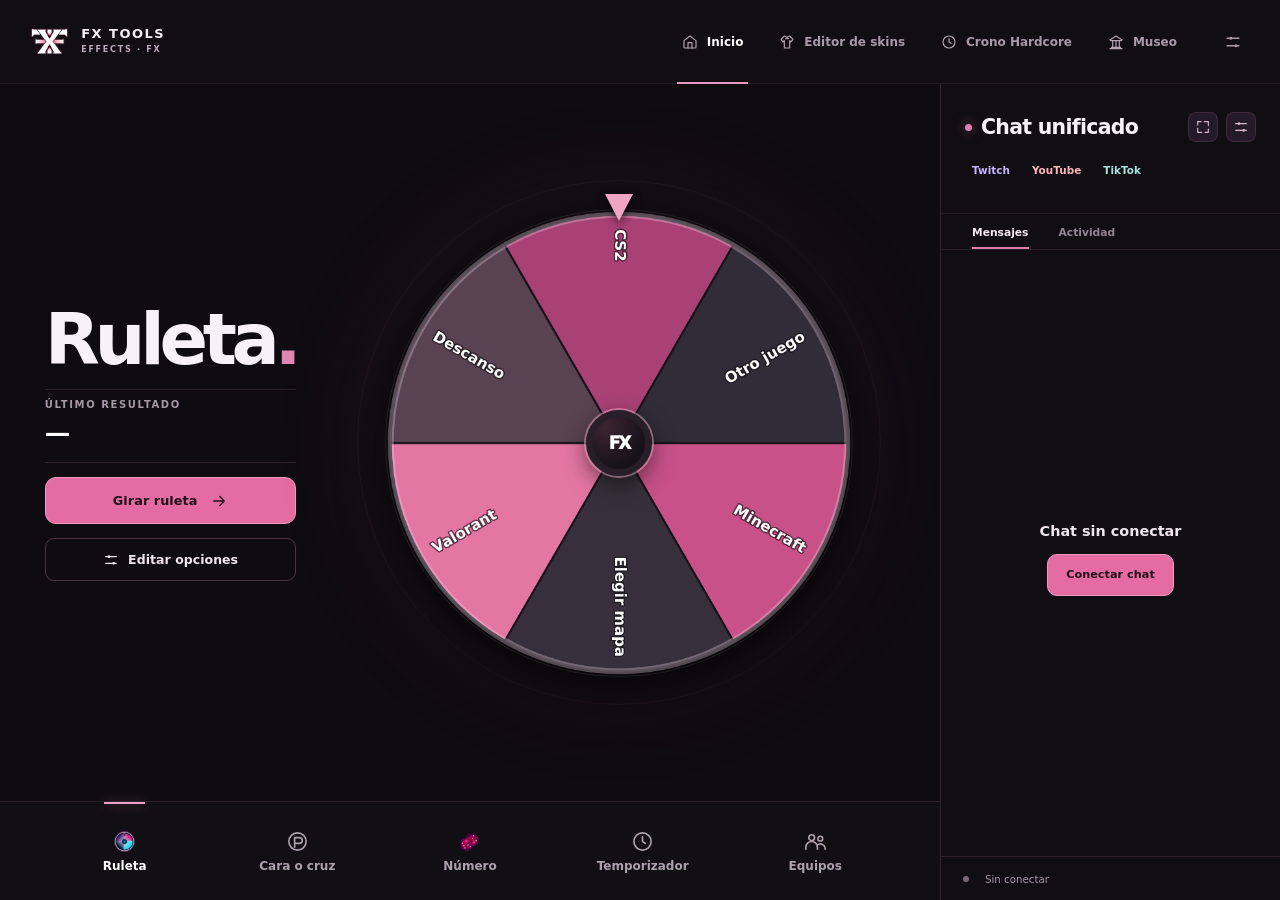
==== commit 2e8b1fa0: "Add files via upload" ====
--- a/index.html
+++ b/index.html
@@ -6,9 +6,9 @@
 <meta content="width=device-width,initial-scale=1" name="viewport"/>
 <meta content="#08080c" name="theme-color"/>
 <title>FX Tools · Estudio</title>
-<link href="favicon.png?v=4.0" rel="icon" type="image/png"/>
-<link href="favicon.png?v=4.0" rel="shortcut icon" type="image/png"/>
-<link href="favicon.png?v=4.0" rel="apple-touch-icon"/>
+<link href="assets/images/favicon.png?v=4.14" rel="icon" type="image/png"/>
+<link href="assets/images/favicon.png?v=4.14" rel="shortcut icon" type="image/png"/>
+<link href="assets/images/favicon.png?v=4.14" rel="apple-touch-icon"/>
 <link href="css/global.css" rel="stylesheet"/>
 <link href="css/home.css" rel="stylesheet"/>
 <link href="css/fx-unified.css?v=2.0" rel="stylesheet"/>
@@ -36,7 +36,7 @@
 <div class="app-shell fx-shell fx-layout-clean">
 <header class="fx-site-header">
 <a aria-label="FX Tools, inicio" class="fx-header-brand" href="./">
-<span aria-hidden="true" class="fx-header-logo-slot"><img alt="" onerror="this.hidden=true" src="favicon.png?v=4.0"/></span>
+<span aria-hidden="true" class="fx-header-logo-slot"><img alt="" onerror="this.hidden=true" src="assets/images/favicon.png?v=4.14"/></span>
 <span class="fx-header-brand-copy"><strong>FX TOOLS</strong><small>EFFECTS · FX</small></span>
 </a>
 <nav aria-label="Secciones del canal" class="fx-primary-nav">
@@ -77,9 +77,9 @@
 </section>
 </div>
 <div aria-label="Seleccionar herramienta" class="stage-nav" role="tablist">
-<button aria-controls="stage-roulette" aria-selected="true" class="stage-tab is-active" data-stage="roulette" id="tab-roulette" role="tab" type="button"><img alt="" class="fx-custom-tool-icon" loading="eager" onerror="this.hidden=true" onload="this.nextElementSibling.hidden=true" src="RULETA.png"/><span aria-hidden="true" class="fx-image-slot"></span><span>Ruleta</span></button>
+<button aria-controls="stage-roulette" aria-selected="true" class="stage-tab is-active" data-stage="roulette" id="tab-roulette" role="tab" type="button"><img alt="" class="fx-custom-tool-icon" loading="eager" onerror="this.hidden=true" onload="this.nextElementSibling.hidden=true" src="assets/images/RULETA.png"/><span aria-hidden="true" class="fx-image-slot"></span><span>Ruleta</span></button>
 <button aria-controls="stage-coin" aria-selected="false" class="stage-tab" data-stage="coin" id="tab-coin" role="tab" type="button"><svg class="ui-icon"><use href="#ic-coin"></use></svg><span>Cara o cruz</span></button>
-<button aria-controls="stage-random" aria-selected="false" class="stage-tab" data-stage="random" id="tab-random" role="tab" type="button"><img alt="" class="fx-custom-tool-icon" loading="eager" onerror="this.hidden=true" onload="this.nextElementSibling.hidden=true" src="DADOS.png"/><span aria-hidden="true" class="fx-image-slot"></span><span>Número</span></button>
+<button aria-controls="stage-random" aria-selected="false" class="stage-tab" data-stage="random" id="tab-random" role="tab" type="button"><img alt="" class="fx-custom-tool-icon" loading="eager" onerror="this.hidden=true" onload="this.nextElementSibling.hidden=true" src="assets/images/DADOS.png"/><span aria-hidden="true" class="fx-image-slot"></span><span>Número</span></button>
 <button aria-controls="stage-timer" aria-selected="false" class="stage-tab" data-stage="timer" id="tab-timer" role="tab" type="button"><svg class="ui-icon"><use href="#ic-clock"></use></svg><span>Temporizador</span></button>
 <button aria-controls="stage-teams" aria-selected="false" class="stage-tab" data-stage="teams" id="tab-teams" role="tab" type="button"><svg class="ui-icon"><use href="#ic-teams"></use></svg><span>Equipos</span></button>
 </div>
